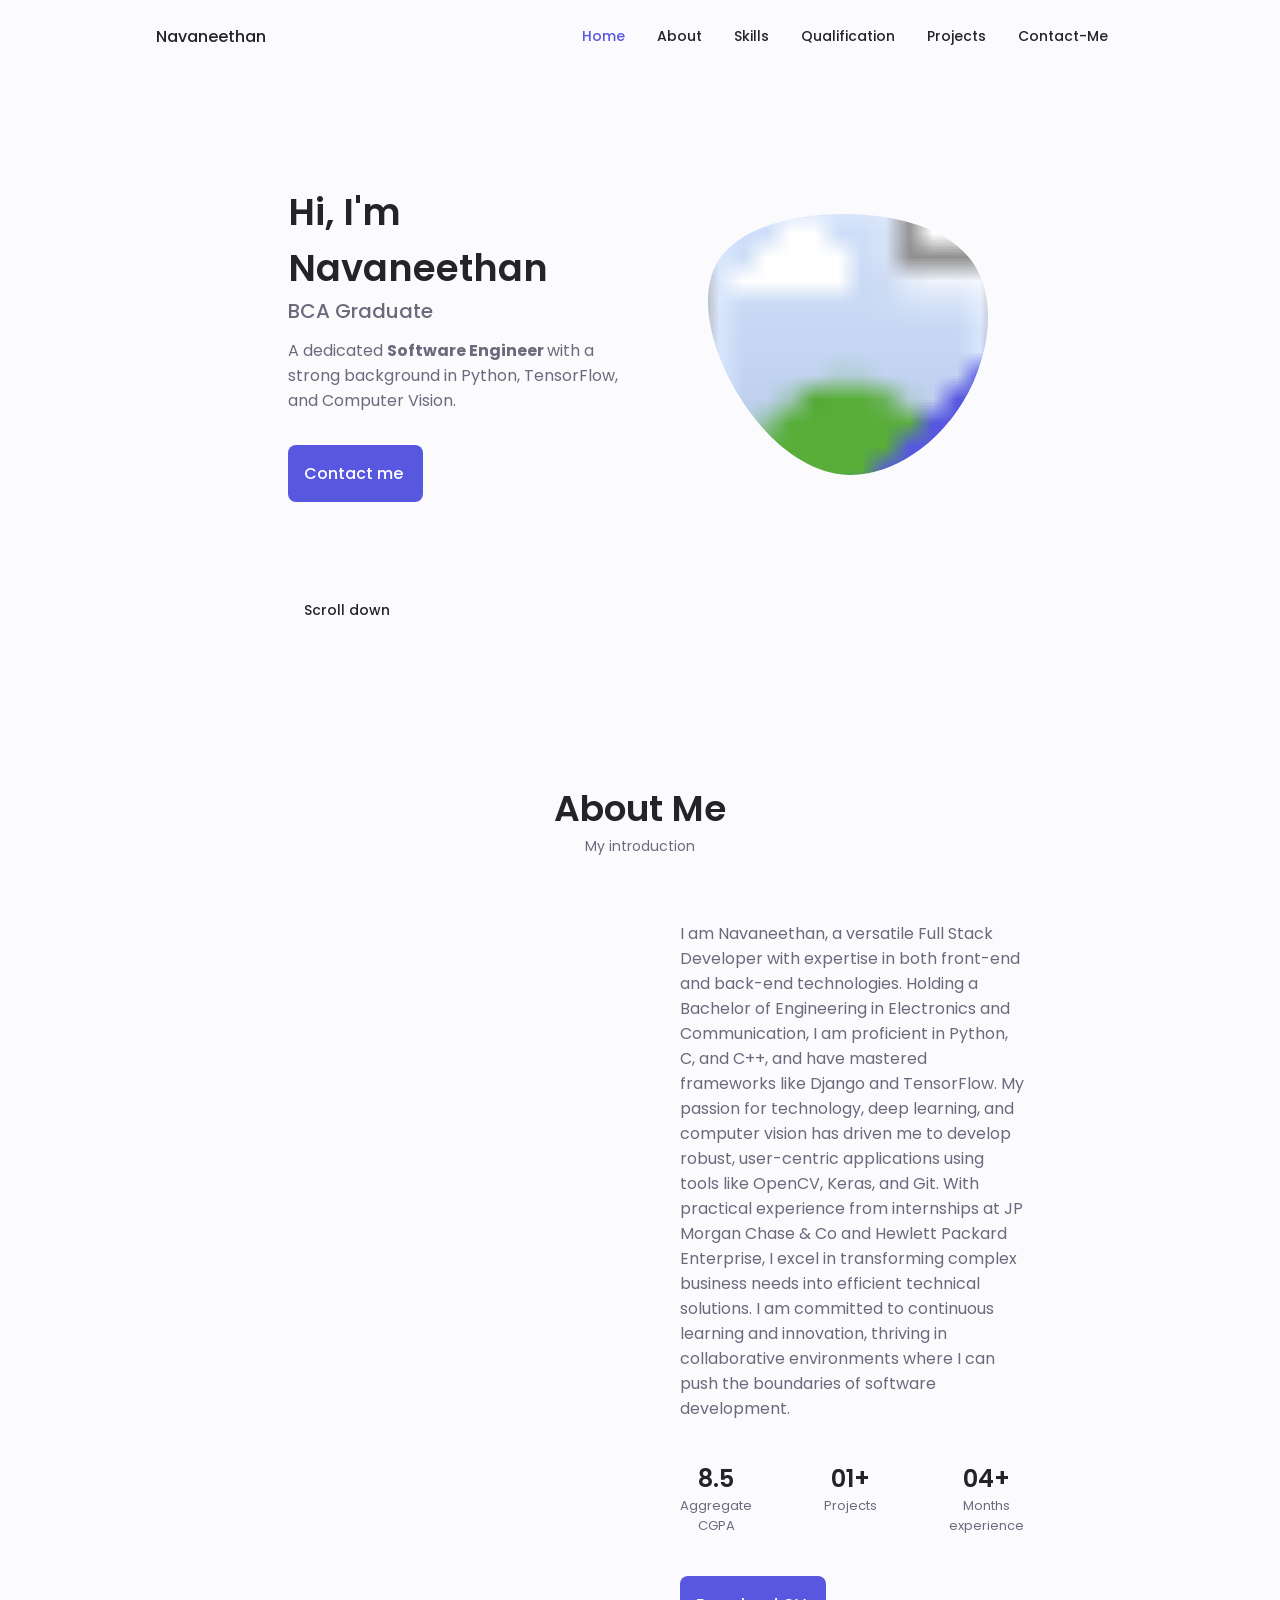
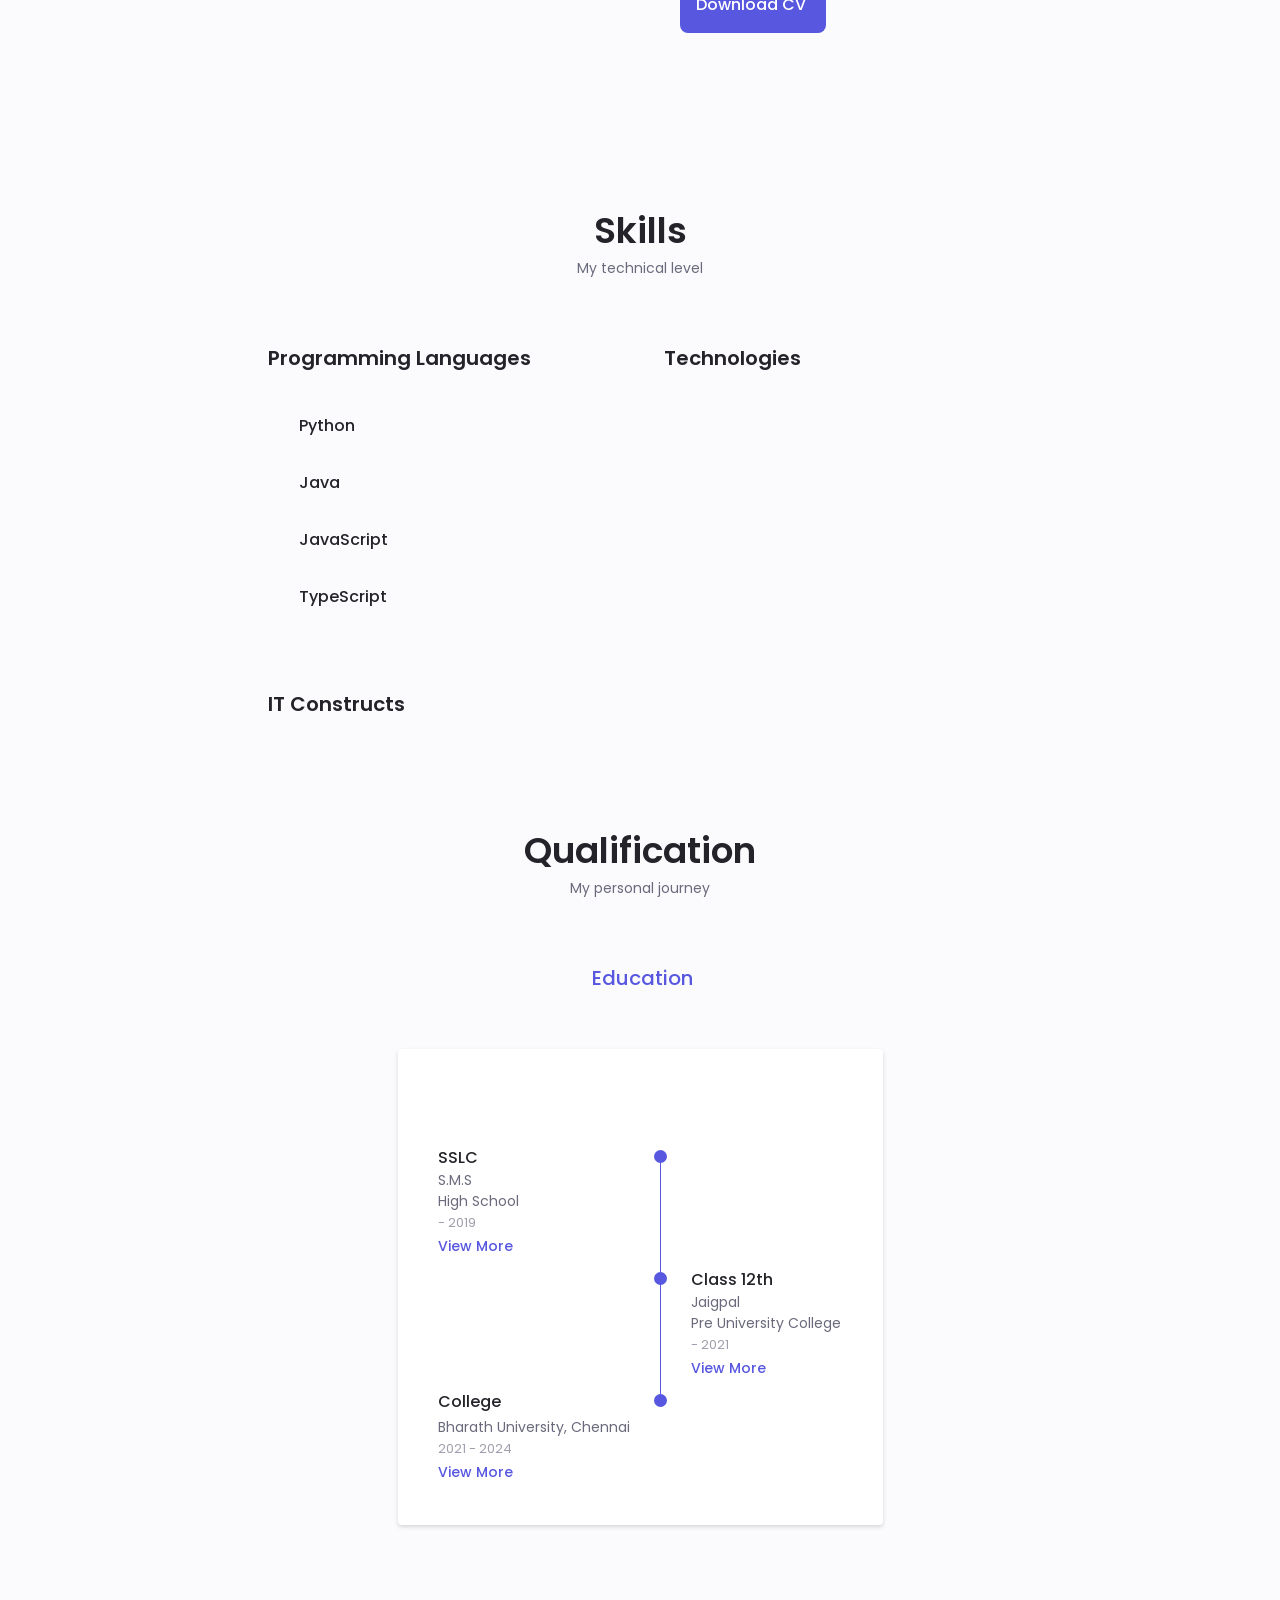
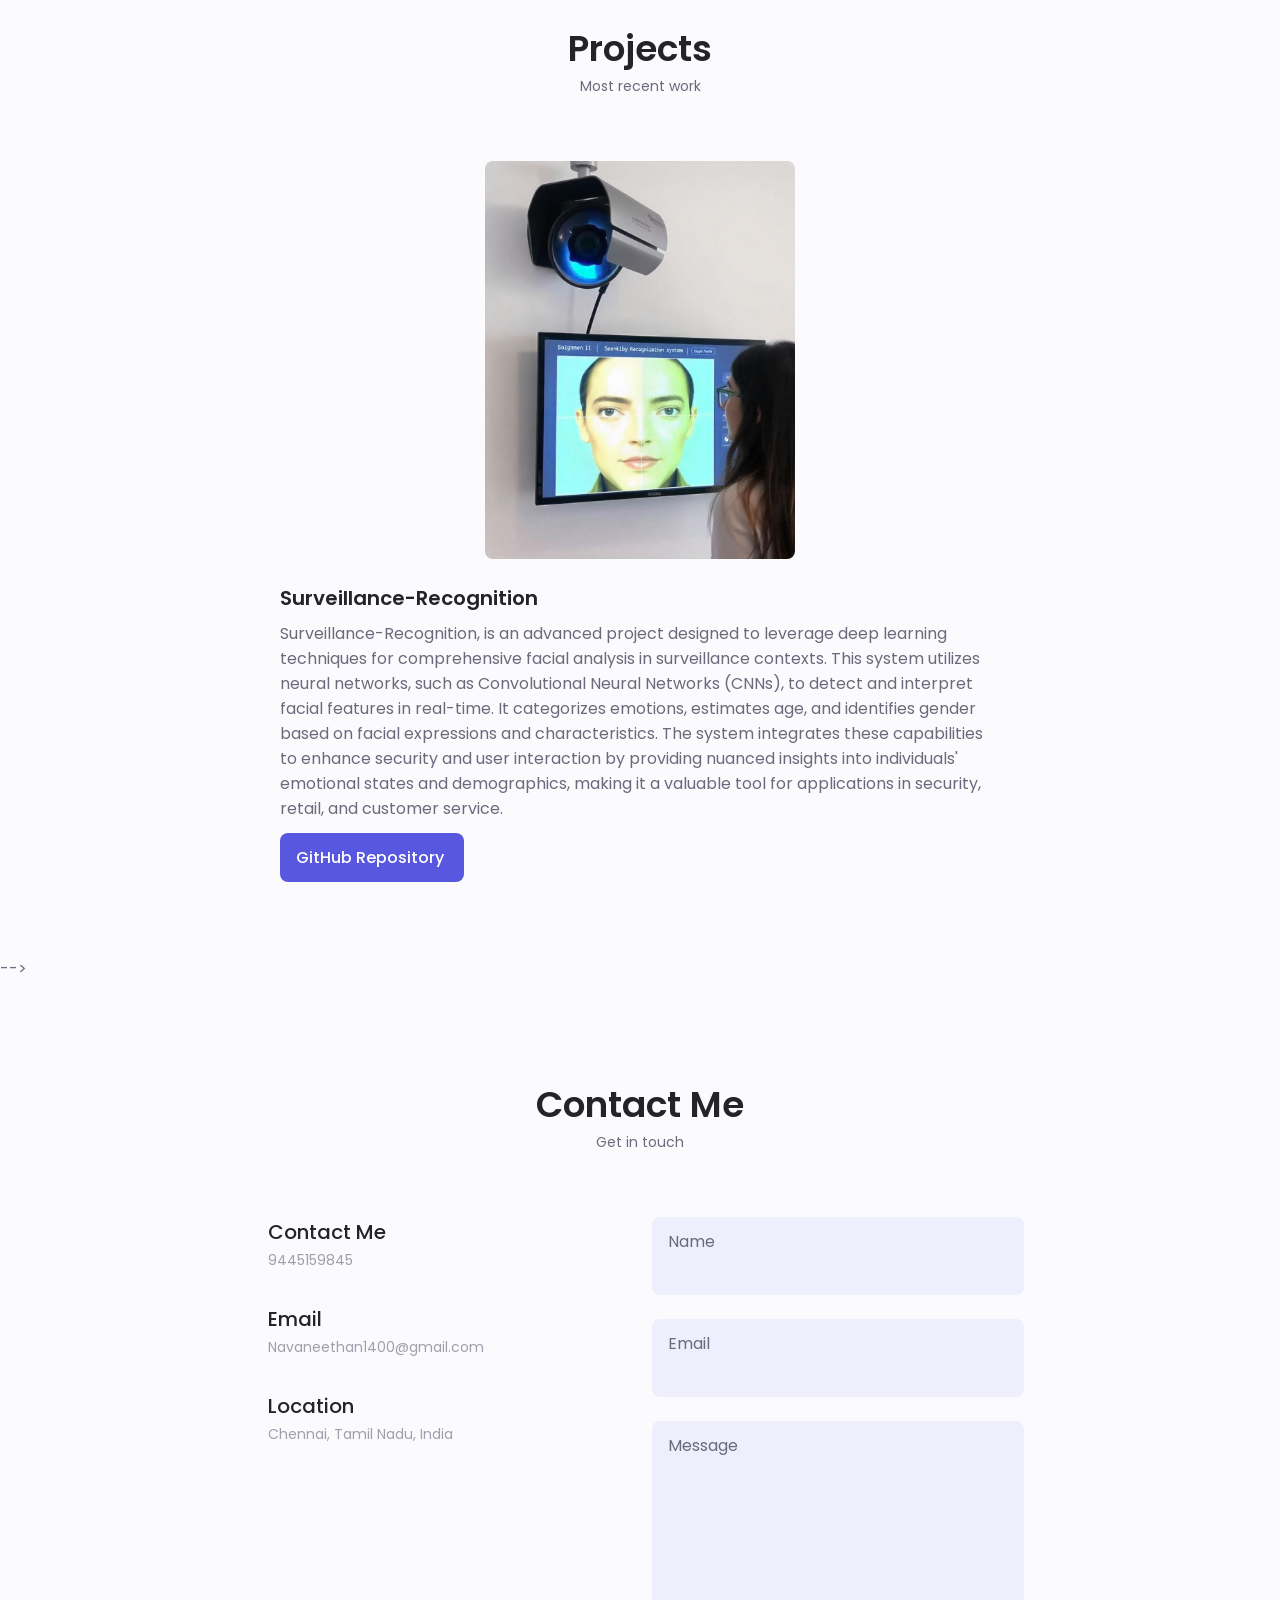
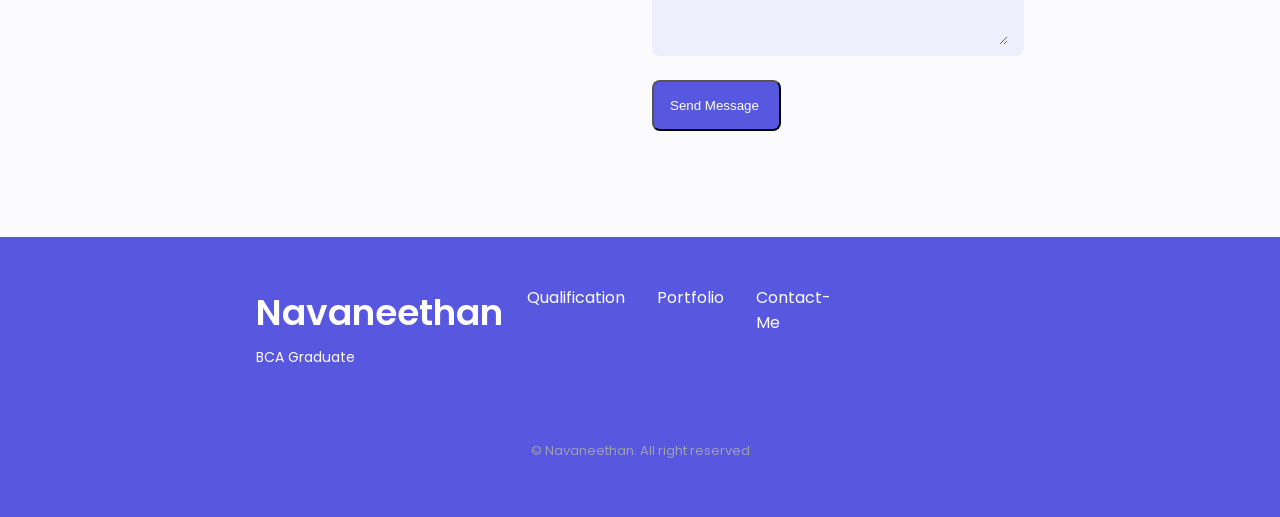
==== index.html @ a3c8f2d4 "Add files via upload" ====
<!doctype html>
<html lang="en">
  <head>
    <meta charset="UTF-8" />
    <meta http-equiv="X-UA-Compatible" content="IE=edge" />
    <meta name="viewport" content="width=device-width, initial-scale=1.0" />
    <title>My Portfolio</title>
    <link rel="stylesheet" href="assets/swiper-bundle.min.css" />
    <link rel="stylesheet" href="assets/newcss.css" />
    <link
      rel="stylesheet"
      href="https://unicons.iconscout.com/release/v4.0.8/css/line.css"
    />
  </head>

  <body oncontextmenu="return false">
    <header class="header" id="header">
      <nav class="nav container">
        <a href="#" class="nav__logo">Navaneethan</a>
        <div class="nav__menu" id="nav-menu">
          <ul class="nav__list grid">
            <li class="nav__item">
              <a href="#home" class="nav__link active-link">
                <i class="uil uil-estate nav__icon"></i>Home
              </a>
            </li>
            <li class="nav__item">
              <a href="#about" class="nav__link">
                <i class="uil uil-user nav__icon"></i>About
              </a>
            </li>
            <li class="nav__item">
              <a href="#skills" class="nav__link">
                <i class="uil uil-file-alt nav__icon"></i>Skills
              </a>
            </li>
            <li class="nav__item">
              <a href="#qualification" class="nav__link">
                <i class="uil uil-briefcase-alt nav__icon"></i>Qualification
              </a>
            </li>
            <li class="nav__item">
              <a href="#portfolio" class="nav__link">
                <i class="uil uil-scenery nav__icon"></i>Projects
              </a>
            </li>
            <li class="nav__item">
              <a href="#contact" class="nav__link">
                <i class="uil uil-message nav__icon"></i>Contact-Me
              </a>
            </li>
          </ul>
          <i class="uil uil-times nav__close" id="nav-close"></i>
        </div>
        <div class="nav__btns">
          <!-- Theme change button -->
          <i class="uil uil-moon change-theme" id="theme-button"></i>

          <div class="nav__toggle" id="nav-toggle">
            <i class="uil uil-apps"></i>
          </div>
        </div>
      </nav>
    </header>
    <!-- main-->

    <main class="main">
      <!--========================= Home =====================-->

      <section class="home section" id="home">
        <div class="home__container container grid">
          <div class="home__content grid">
            <div class="home__social">
              <a
                href="https://www.linkedin.com/in/navaneethan1400/"
                target="_blank"
                class="home__social-icon"
              >
                <i class="uil uil-linkedin-alt home__icon"></i>
              </a>
              <a
                href="https://www.instagram.com/navafittt/"
                target="_blank"
                class="home__social-icon"
              >
                <i class="fa-brands fa-instagram"></i>
              </a>

              <a
                href="https://github.com/navaronaldo14"
                target="_blank"
                class="home__social-icon"
              >
                <i class="uil uil-github-alt home__icon"></i>
              </a>
            </div>
            <div class="home__img">
              <svg
                class="home__blob"
                viewBox="0 0 200 187"
                xmlns="http://www.w3.org/2000/svg"
                xmlns:xlink="http://www.w3.org/1999/xlink"
              >
                <mask id="mask0" mask-type="alpha">
                  <path
                    d="M190.312 36.4879C206.582 62.1187 201.309 102.826 182.328 134.186C163.346 165.547 
                      130.807 187.559 100.226 186.353C69.6454 185.297 41.0228 161.023 21.7403 129.362C2.45775 
                      97.8511 -7.48481 59.1033 6.67581 34.5279C20.9871 10.1032 59.7028 -0.149132 97.9666 
                      0.00163737C136.23 0.303176 174.193 10.857 190.312 36.4879Z"
                  />
                </mask>
                <g mask="url(#mask0)">
                  <path
                    d="M190.312 36.4879C206.582 62.1187 201.309 102.826 182.328 134.186C163.346 
                      165.547 130.807 187.559 100.226 186.353C69.6454 185.297 41.0228 161.023 21.7403 
                      129.362C2.45775 97.8511 -7.48481 59.1033 6.67581 34.5279C20.9871 10.1032 59.7028 
                     -0.149132 97.9666 0.00163737C136.23 0.303176 174.193 10.857 190.312 36.4879Z"
                  />
                  <image
                    class="home__blob-img"
                    x="-79"
                    y="-46"
                    xlink:href="assets/img/Pro.jpg"
                  />
                </g>
              </svg>
            </div>
            <div class="home__data">
              <h1 class="home__title">Hi, I'm Navaneethan</h1>
              <h3 class="home__subtitle">
                BCA Graduate
              </h3>
              <p class="home__description">
                A dedicated 
                <strong>Software Engineer </strong>with a strong background in Python, TensorFlow, and Computer Vision.
              </p>
              <a href="#contact" class="button button--flex">
                Contact me<i class="uil uil-message button__icon"></i>
              </a>
            </div>
          </div>

          <div class="home__scroll">
            <a href="#about" class="home__scroll-button button--flex">
              <i class="uil uil-mouse-alt home__scroll-mouse"></i>
              <span class="home__scroll-name">Scroll down</span>
              <i class="uil uil-arrow-down home__scroll-arrow"></i>
            </a>
          </div>
        </div>
      </section>

      <!--======================= About========================-->

      <section class="about section" id="about">
        <h2 class="section__title">About Me</h2>
        <span class="section__subtitle">My introduction</span>

        <div class="about__container container grid">
          <img src="assets\img\about.jpg" alt="" class="about__img" />

          <div class="about__data">
            <p class="about__description">
              I am Navaneethan, a versatile Full Stack Developer with expertise in both front-end and back-end technologies. Holding a Bachelor of Engineering in Electronics and Communication, I am proficient in Python, C, and C++, and have mastered frameworks like Django and TensorFlow. My passion for technology, deep learning, and computer vision has driven me to develop robust, user-centric applications using tools like OpenCV, Keras, and Git. With practical experience from internships at JP Morgan Chase & Co and Hewlett Packard Enterprise, I excel in transforming complex business needs into efficient technical solutions. I am committed to continuous learning and innovation, thriving in collaborative environments where I can push the boundaries of software development.
            </p>

            <div class="about__info">
              <div>
                <span class="about__info-title">8.5</span>
                <span class="about__info-name">Aggregate <br />CGPA</span>
              </div>

              <div>
                <span class="about__info-title">01+</span>
                <span class="about__info-name"
                  >
                  Projects</span
                >
              </div>

              <div>
                <span class="about__info-title">04+</span>
                <span class="about__info-name">Months <br />experience</span>
              </div>
            </div>

            <div class="about__buttons">
              <a download="" href="assets\MyCV.pdf" class="button button--flex">
                Download CV<i class="fas fa-download button__icon"></i>
              </a>
            </div>
          </div>
        </div>
      </section>

      <!--===================== SKILLS =====================-->

      <section class="skills section" id="skills">
        <h2 class="section__title">Skills</h2>
        <span class="section__subtitle">My technical level</span>

        <div class="skills__container container grid">
          <div>
            <!--==================== Skill 1 =================-->
            <div class="skills__content skills__open">
              <div class="skills__header">
                <i class="fas fa-pencil-ruler skills__icon"></i>

                <div>
                  <h1 class="skills__title">Programming Languages</h1>
                </div>

                <i class="uil uil-angle-down skills__arrow"></i>
              </div>
              

              <div class="skills__list grid">
                <div class="skills__data">
                  <div class="skills__titles">
                    <h3 class="skills__name">Python</h3>
                  </div>
                  
                </div>
                
                  <div class="skills__data">
                    <div class="skills__titles">
                      <h3 class="skills__name">Java</h3>
                    </div>
                    
                  </div>
                  <div class="skills__data">
                    <div class="skills__titles">
                      <h3 class="skills__name">JavaScript</h3>
                    </div>
                    
                  </div>
                  <div class="skills__data">
                    <div class="skills__titles">
                      <h3 class="skills__name">TypeScript</h3>
                    </div>
                   
                  </div>
                  <div class="skills__data">
                    <div class="skills__titles">
                      <h3 class="skills__name"></h3>
                    </div>
                </div>
                
                
              </div>
            </div>

            <!--==================== Skill 2 =================-->
            <div class="skills__content skills__close">
              <div class="skills__header">
                <i class="fas fa-code skills__icon"></i>

                <div>
                  <h1 class="skills__title">IT Constructs</h1>
                </div>

                <i class="uil uil-angle-down skills__arrow"></i>
              </div>

              <div class="skills__list grid">
                <div class="skills__data">
                  <div class="skills__titles">
                    <h3 class="skills__name">DBMS</h3>
                  </div>
                  
                </div>
                <div class="skills__data">
                  <div class="skills__titles">
                    <h3 class="skills__name">DS & Algorithms</h3>
                  </div>
                  
                </div>
                <div class="skills__data">
                  <div class="skills__titles">
                    <h3 class="skills__name">OOP</h3>
                  </div>
                  
                </div>
                <div class="skills__data">
                  <div class="skills__titles">
                    <h3 class="skills__name">OS</h3>
                  </div>
                  
                </div>
                
              </div>
            </div>
          </div>

          <div>
            <!--==================== Skill 3 =================-->
            <div class="skills__content skills__close">
              <div class="skills__header">
                <i class="fas fa-swatchbook skills__icon"></i>
                <div>
                  <h1 class="skills__title">Technologies</h1>
                </div>

                <i class="uil uil-angle-down skills__arrow"></i>
              </div>

              <div class="skills__list grid">
                <div class="skills__data">
                  <div class="skills__titles">
                    <h3 class="skills__name">Git</h3>
                  </div>
                  
                </div>
                <div class="skills__data">
                  <div class="skills__titles">
                    <h3 class="skills__name">MongoDB</h3>
                  </div>
                  
                </div>
                <div class="skills__data">
                  <div class="skills__titles">
                    <h3 class="skills__name">NodeJs</h3>
                  </div>
                  
                </div>
                <div class="skills__data">
                  <div class="skills__titles">
                    <h3 class="skills__name">NextJs</h3>
                  </div>
                  
                </div>
                <div class="skills__data">
                  <div class="skills__titles">
                    <h3 class="skills__name"></h3>
                  </div>
                  
                </div>
                
                <div class="skills__data">
                  <div class="skills__titles">
                    <h3 class="skills__name"></h3>
                  </div>
                  
                </div>
                <div class="skills__data">
                  <div class="skills__titles">
                    <h3 class="skills__name"></h3>
                  </div>
                  
                </div>
              </div>
            </div>
          </div>
        </div>
      </section>

      <!--==================== Qualifications ==================-->

      <section
        class="qualification__section service__section"
        id="qualification"
      >
        <h2 class="section__title">Qualification</h2>
        <span class="section__subtitle">My personal journey</span>

        <div
          class="qualification__container container grid services__container"
        >
          <div class="qualification__tabs">
            <div
              class="qualification__button button--flex qualification__active"
              data-target="#education"
            >
              <i class="uil uil-graduation-cap qualification__icon"></i>
              Education
            </div>
          </div>

          <div class="qualification__sections">
            <!--====== Qualification Content 1 ======-->
            <div
              class="qualification__content qualifiation__active services__content"
              data-content
              id="education"
            >
              <!--====== Qualification 1 ======-->
              <div class="qualification__data">
                <div>
                  <h3 class="qualification__title">SSLC</h3>
                  <span class="qualification__subtitle"
                    >S.M.S <br />High School</span
                  >
                  <div class="qualification__calender">
                    <i class="uil uil-calendar-alt"></i>
                    - 2019
                  </div>
                  <span
                    class="button button--flex button--small button--link services__button"
                  >
                    View More
                    <i class="uil uil-arrow-right button__icon"></i>
                  </span>
                  <div class="services__modal">
                    <div class="services__modal-content">
                      <h4 class="services__modal-title">
                        Class 10th Summary :
                      </h4>
                      <i class="uil uil-times services__modal-close"></i>
                      <ul class="services__modal-services grid">
                        <li class="services__modal-service">
                          <i
                            class="uil uil-check-circle services__moda-icon"
                          ></i>
                          <p>
                            Subjects studied: Science, Maths, English,
                            Social Studies,Tamil.
                          </p>
                        </li>
                        <li class="services__modal-service">
                          <i
                            class="uil uil-check-circle services__moda-icon"
                          ></i>
                          <p>Scored 64%</p>
                        </li>
                        <li class="services__modal-service">
                          <i
                            class="uil uil-check-circle services__moda-icon"
                          ></i>
                          <p>Came runners up in inter-school Hockey</p>
                        </li>
                      </ul>
                    </div>
                  </div>
                </div>

                <div>
                  <span class="qualification__rounder"></span>
                  <span class="qualification__line"></span>
                </div>
              </div>

              <!--====== Qualification 2 ======-->
              <div class="qualification__data">
                <div></div>

                <div>
                  <span class="qualification__rounder"></span>
                  <span class="qualification__line"></span>
                </div>
                <div>
                  <h3 class="qualification__title">Class 12th</h3>
                  <span class="qualification__subtitle"
                    >Jaigpal  <br />Pre University College</span
                  >
                  <div class="qualification__calender">
                    <i class="uil uil-calendar-alt"></i>
                    - 2021
                  </div>
                  <span
                    class="button button--flex button--small button--link services__button"
                  >
                    View More
                    <i class="uil uil-arrow-right button__icon"></i>
                  </span>
                  <div class="services__modal">
                    <div class="services__modal-content">
                      <h4 class="services__modal-title">
                        Class 12th Summary :
                      </h4>
                      <i class="uil uil-times services__modal-close"></i>
                      <ul class="services__modal-services grid">
                        <li class="services__modal-service">
                          <i
                            class="uil uil-check-circle services__moda-icon"
                          ></i>
                          <p>
                            Subjects studied: Commerce, Accountancy, Computer Application.
                          </p>
                        </li>
                        <li class="services__modal-service">
                          <i
                            class="uil uil-check-circle services__moda-icon"
                          ></i>
                          <p>Scored 76.5%</p>
                        </li>
                      </ul>
                    </div>
                  </div>
                </div>
              </div>

              <!--====== Qualification 3 ======-->
              <div class="qualification__data">
                <div>
                  <h3 class="qualification__title">College</h3>
                  <span class="qualification__subtitle"
                    >Bharath University, Chennai</span
                  >
                  <div class="qualification__calender">
                    <i class="uil uil-calendar-alt"></i>
                    2021 - 2024
                  </div>
                  <span
                    class="button button--flex button--small button--link services__button"
                  >
                    View More
                    <i class="uil uil-arrow-right button__icon"></i>
                  </span>
                  <div class="services__modal">
                    <div class="services__modal-content">
                      <h4 class="services__modal-title">College Summary :</h4>
                      <i class="uil uil-times services__modal-close"></i>
                      <ul class="services__modal-services grid">
                        <li class="services__modal-service">
                          <i
                            class="uil uil-check-circle services__modal-icon"
                          ></i>
                          <p>
                            Studying core subjects of IT including DSA, Embedded
                            systems, Design analysis and algorithm, Operating
                            systems, and Computer architecture .
                          </p>
                        </li>
                        <li class="services__modal-service">
                          <i
                            class="uil uil-check-circle services__modal-icon"
                          ></i>
                          <p>Scored an aggregate of 8.50 CGPA.</p>
                        </li>
                        <li class="services__modal-service"></li>
                      </ul>
                    </div>
                  </div>
                </div>

                <div>
                  <span class="qualification__rounder"></span>
                  <!--<span class="qualification__line"></span>-->
                </div>
              </div>
            </div>
          </div>
        </div>
      </section>

      <!--=================== Portfolio ===================-->
      <section class="portfolio section" id="portfolio">
        <h2 class="section__title">Projects</h2>
        <span class="section__subtitle">Most recent work</span>

        <div class="portfolio__container container swiper-container">
          <div class="swiper-wrapper">
            <!-- ------------------------portfollio 1-------------------- -->
            <div class="portfolio__content grid swiper-slide">
              <img src="assets/img/pikaso_texttoimage_DeepSurveillanceMonitorFacialEmotionAgeGenderRecog.png" class="portfolio__img" />

              <div class="portfolio__data">
                <h3 class="portfolio__title">
                  Surveillance-Recognition
                </h3>
                <p class="portfolio__description">
                  Surveillance-Recognition, is an advanced project designed to leverage deep learning techniques for comprehensive facial analysis in surveillance contexts. This system utilizes neural networks, such as Convolutional Neural Networks (CNNs), to detect and interpret facial features in real-time. It categorizes emotions, estimates age, and identifies gender based on facial expressions and characteristics. The system integrates these capabilities to enhance security and user interaction by providing nuanced insights into individuals' emotional states and demographics, making it a valuable tool for applications in security, retail, and customer service.
                </p>
                <a
                  href="https://github.com/navaronaldo14/Surveillance-Recognition"
                  class="button button--flex button--small portfolio__button" target="__blank"
                >
                  GitHub Repository
                  <i class="uil uil-external-link-alt button__icon"></i>
                </a>
                 <!--
                <a
                  href="https://darksurfer.streamlit.app/"
                  class="button button--flex button--small portfolio__button"
                >
               
                  See Live
                  <i class="uil uil-external-link-alt button__icon"></i> 
                </a>
                -->
              </div>
            </div>
            <!-- ------------------------portfollio 2-------------------- -->
          <!--
            <div class="portfolio__content grid swiper-slide">
              <img src="assets/img/portfolio1.png" class="portfolio__img" />

              <div class="portfolio__data">
                <h3 class="portfolio__title">
                  Responsive-Weather-Forecast-Website
                </h3>
                <p class="portfolio__description">
                  This project is a weather website that provides live weather
                  updates and forecasts based on your location. Stay informed
                  about current weather conditions, temperature, and more.
                  Explore interactive maps, hourly/daily forecasts, and helpful
                  insights. Stay ahead of the forecast and make the most of your
                  day!
                </p>
                <a
                  href="https://github.com/Venkateeshh/Weather-App"
                  class="button button--flex button--small portfolio__button"
                >
                  GitHub Repository
                  <i class="uil uil-external-link-alt button__icon"></i>
                </a>
                <a
                  href="https://venkateeshh.github.io/Weather-App/"
                  class="button button--flex button--small portfolio__button"
                >
                  See Live
                  <i class="uil uil-external-link-alt button__icon"></i>
                </a>
              </div>
            </div>
          -->
            <!-- ------------------------portfollio 3-------------------- -->
            <!--
            <div class="portfolio__content grid swiper-slide">
              <img src="assets/img/portfolio2.png" class="portfolio__img" />

              <div class="portfolio__data">
                <h3 class="portfolio__title">Spotify-Clone</h3>
                <p class="portfolio__description">
                  Spotify Clone is a web app developed using HTML, CSS, and
                  JavaScript. It recreates Spotify's interface and features,
                  allowing users to browse, search, and play songs, create
                  playlists, and discover new music. Responsive design ensures a
                  seamless experience on any device. Contributions are welcome!
                </p>
                <a
                  href="https://github.com/Venkateeshh/Spotify-Clone"
                  class="button button--flex button--small portfolio__button"
                >
                  GitHub Repository
                  <i class="uil uil-external-link-alt button__icon"></i>
                </a>
                <a
                  href="https://venkateeshh.github.io/Spotify-Clone/"
                  class="button button--flex button--small portfolio__button"
                >
                  See Live
                  <i class="uil uil-external-link-alt button__icon"></i>
                </a>
              </div>
            </div>
          -->
            <!-- ------------------------portfollio 4-------------------- -->
            <!--
            <div class="portfolio__content grid swiper-slide">
              <img src="assets/img/portfolio3.png" class="portfolio__img" />

              <div class="portfolio__data">
                <h3 class="portfolio__title">Language Translator</h3>
                <p class="portfolio__description">
                  This language translator web app is a user-friendly tool built
                  with HTML, CSS, and JavaScript. It leverages Google Translate
                  API to seamlessly translate text between multiple languages.
                  The app features a simple interface, ensuring smooth
                  performance across devices..
                </p>
                <a
                  href="https://github.com/Venkateeshh/Js-Language-Translator"
                  class="button button--flex button--small portfolio__button"
                >
                  GitHub Repository
                  <i class="uil uil-external-link-alt button__icon"></i>
                </a>
                <a
                  href="https://venkateeshh.github.io/Js-Language-Translator/"
                  class="button button--flex button--small portfolio__button"
                >
                  See Live
                  <i class="uil uil-external-link-alt button__icon"></i>
                </a>
              </div>
            </div>
          -->
            <!-- ------------------------portfollio 5-------------------- -->
           <!--
            <div class="portfolio__content grid swiper-slide">
              <img src="assets/img/portfolio4.png" class="portfolio__img" />

              <div class="portfolio__data">
                <h3 class="portfolio__title">Sorting Visualizer</h3>
                <p class="portfolio__description">
                  Sorting Visualizer is a Java-based project that allows users
                  to visualize various sorting algorithms in action using a
                  Graphical User Interface (GUI). It provides an interactive and
                  educational way to understand how different sorting algorithms
                  work by visually demonstrating their step-by-step sorting
                  process.
                </p>
                <a
                  href="https://github.com/Venkateeshh/Sorting-Visualizer"
                  class="button button--flex button--small portfolio__button"
                >
                  GitHub Repository
                  <i class="uil uil-external-link-alt button__icon"></i>
                </a>
                <a
                  href="https://www.linkedin.com/posts/venkatesh-kamath-_algorithmdesign-sortingvisualizer-javaprojects-activity-7095437035125043200-fWDl?utm_source=share&utm_medium=member_desktop"
                  class="button button--flex button--small portfolio__button"
                >
                  See Live
                  <i class="uil uil-external-link-alt button__icon"></i>
                </a>
              </div>
            </div>
          </div>

          <!-- add arrows -->
          <div class="swiper-button-next">
            <i class="uil uil-angle-right-b swiper-portfolio-icon"></i>
          </div>
          <div class="swiper-button-prev">
            <i class="uil uil-angle-left-b swiper-portfolio-icon"></i>
          </div>
          <!-- add pagination -->
          <div class="swiper-pagination"></div>
        </div>
      </section>
    -->
      <!--===================== Contact Me =====================-->
      <section class="contact section" id="contact">
        <h2 class="section__title">Contact Me</h2>
        <span class="section__subtitle">Get in touch</span>

        <div class="contact__container container grid">
          <div>
            <div class="contact__information">
              <i class="uil uil-calling contact__icon"></i>

              <div>
                <h3 class="contact__title">Contact Me</h3>
                <span class="contact__subtitle"
                  ><a href="tel:6362243314"></a>9445159845</span
                >
              </div>
            </div>

            <div class="contact__information">
              <i class="uil uil-envelope-minus contact__icon"></i>

              <div>
                <h3 class="contact__title">Email</h3>
                <span class="contact__subtitle"
                  >Navaneethan1400@gmail.com</span
                >
              </div>
            </div>

            <div class="contact__information">
              <i class="uil uil-map-marker contact__icon"></i>

              <div>
                <h3 class="contact__title">Location</h3>
                <span class="contact__subtitle"
                  >Chennai, Tamil Nadu, India</span
                >
              </div>
            </div>
          </div>

          <form id="contact-form" action="https://formspree.io/f/xpwanqkb" method="POST" class="contact__form grid">
            <div class="contact__inputs grid">
              <div class="contact__content">
                <label for="" class="content__label">Name</label>
                <input type="text" name="name" class="contact__input" required />
              </div>
          
              <div class="contact__content">
                <label for="" class="content__label">Email</label>
                <input type="email" name="email" class="contact__input" required /> 
              </div>
            </div>
          
            <div class="contact__content">
              <label for="" class="content__label">Message</label>
              <textarea name="message" id="" cols="0" rows="7" class="contact__input" required></textarea>
            </div>
          
            <div>
              <button type="submit" class="button button--flex">
                Send Message
                <i class="uil uil-message button__icon"></i>
              </button>
            </div>
          </form>          
        </div>
      </section>
    </main>

    <!--================== Footer ===============-->
    <footer class="footer">
      <div class="footer__bg">
        <div class="footer__container container grid">
          <div>
            <h1 class="footer__title">Navaneethan</h1>
            <span class="footer__subtitle"
              >BCA Graduate</span
            >
          </div>

          <ul class="footer__links">
            <li>
              <a href="#qualification" class="footer__link">Qualification</a>
            </li>
            <li>
              <a href="#portfolio" class="footer__link">Portfolio</a>
            </li>
            <li>
              <a href="#contact" class="footer__link">Contact-Me</a>
            </li>
          </ul>

          <div class="footer__socials">
            <a
              href="https://www.instagram.com/navafittt/"
              class="footer__social"
              target="__blank"
            >
            <i class="fa-brands fa-instagram"></i>
            </a>

            <a
              href="https://wa.me/9445159845"
              target="__blank"
              class="footer__social"
            >
            <i class="fa-brands fa-whatsapp"></i>
            </a>
          </div>
        </div>

        <p class="footer__copy">&#169; Navaneethan. All right reserved</p>
      </div>
    </footer>

    <!--================== SCROLL TOP ==================-->
    <a href="#" class="scrollup" id="scroll-up">
      <i class="uil uil-arrow-up scrollup__icon"></i>
    </a>

    <script type="text/javascript" src="assets/swiper-bundle.min.js"></script>
    <script src="https://kit.fontawesome.com/2205d59d52.js" crossorigin="anonymous"></script>
    <script src="assets/ptj.js"></script>
  </body>
</html>
---- assets/newcss.css ----
@import url("https://fonts.googleapis.com/css2?family=Poppins:wght@400;500;600&display=swap");

/*================ VARIABLES CSS ==========*/

:root {
  --header-height: 3rem;

  /*======= Colors =======*/
  /* Change Favorite color */
  --hue-color: 240;

  /*========= HSL Color mode =========*/
  --first-color: hsl(var(--hue-color), 69%, 61%);
  --first-color-second: hsl(var(--hue-color), 69%, 61%);
  --first-color-alt: hsl(var(--hue-color), 57%, 53%);
  --first-color-lighter: hsl(var(--hue-color), 92%, 85%);
  --title-color: hsl(var(--hue-color), 8%, 15%);
  --text-color: hsl(var(--hue-color), 8%, 45%);
  --text-color-light: hsl(var(--hue-color), 8%, 65%);
  --input-color: hsl(var(--hue-color), 70%, 96%);
  --body-color: hsl(var(--hue-color), 60%, 99%);
  --container-color: #fff;
  --scroll-bar-color: hsl(var(--hue-color), 12%, 90%);
  --scroll-thumb-color: hsl(var(--hue-color), 12%, 80%);

  /*========= Font and typography ===========*/
  --body-font: "Poppins", sans-serif;

  --big-font-size: 2rem;
  --h1-font-size: 1.5rem;
  --h2-font-size: 1.25rem;
  --h3-font-size: 1.125rem;
  --normal-font-size: 0.938rem;
  --small-font-size: 0.813rem;
  --smaller-font-size: 0.75rem;

  /*=========== Font weight ==========*/

  --font-medium: 500;
  --font-semi-bold: 600;

  /*============ Margin Bottom ===========*/
  /* .25rem = 4px, .5rem=8px, .75rem = 12px*/
  --mb-0-25: 0.25rem;
  --mb-0-5: 0.5rem;
  --mb-0-75: 0.75rem;
  --mb-1: 1rem;
  --mb-1-5: 1.5rem;
  --mb-2: 2rem;
  --mb-2-5: 2.5rem;
  --mb-3: 3rem;

  /*============== z index =============*/
  --z-tooltip: 10;
  --z-fixed: 100;
  --z-modal: 1000;
}

/* Font Size for larger devices */
@media screen and (min-width: 968px) {
  :root {
    --big-font-size: 3rem;
    --h1-font-size: 2.25rem;
    --h2-font-size: 1.5rem;
    --h3-font-size: 1.25rem;
    --normal-font-size: 1rem;
    --small-font-size: 0.875rem;
    --smaller-font-size: 0.813rem;
  }
}
/*================= Variables Dark Theme ===============*/
body.dark-theme {
  /*========= HSL Color mode =========*/

  --first-color-second: hsl(var(--hue-color), 30%, 8%);
  --title-color: hsl(var(--hue-color), 8%, 95%);
  --text-color: hsl(var(--hue-color), 8%, 75%);
  --input-color: hsl(var(--hue-color), 29%, 16%);
  --body-color: hsl(var(--hue-color), 28%, 12%);
  --container-color: hsl(var(--hue-color), 29%, 16%);
  --scroll-bar-color: hsl(var(--hue-color), 12%, 48%);
  --scroll-thumb-color: hsl(var(--hue-color), 12%, 36%);
}

/*================= Button Dark/Light ===============*/
.nav__btns {
  display: flex;
  align-items: center;
}

.change-theme {
  font-size: 1.25rem;
  color: var(--title-color);
  margin-right: var(--mb-1);
  cursor: pointer;
}

.change-theme:hover {
  color: var(--first-color);
}

/*================= Base ===============*/
* {
  box-sizing: border-box;
  padding: 0;
  margin: 0;
}

html {
  scroll-behavior: smooth;
}
body {
  margin: 0 0 var(--header-height) 0;
  font-family: var(--body-font);
  font-size: var(--normal-font-size);
  background-color: var(--body-color);
  color: var(--text-color);
}

h1,
h2,
h3,
h4 {
  color: var(--title-color);
  font-weight: var(--font-semi-bold);
}
ul {
  list-style: none;
}
a {
  text-decoration: none;
}
img {
  max-width: 100%;
  height: auto;
}
.section {
  padding: 2rem 0 4rem;
}
.section__title {
  font-size: var(--h1-font-size);
}

.section__subtitle {
  display: block;
  font-size: var(--small-font-size);
  margin-bottom: var(--mb-3);
}
.section__title,
.section__subtitle {
  text-align: center;
}

.container {
  max-width: 768px;
  margin-left: var(--mb-1-5);
  margin-right: var(--mb-1-5);
}

.grid {
  display: grid;
  gap: 1.5rem;
}
.header {
  width: 100%;
  position: fixed;
  bottom: 0;
  left: 0;
  z-index: var(--z-fixed);
  background-color: var(--body-color);
}

.nav {
  max-width: 968px;
  height: var(--header-height);
  display: flex;
  justify-content: space-between;
  align-items: center;
}

.nav__logo,
.nav__toggle {
  color: var(--title-color);
  font-weight: var(--font-medium);
}

.nav__logo:hover {
  color: var(--first-color);
}
.nav__toggle {
  font-size: 1.1rem;
  cursor: pointer;
}
.nav__toggle:hover {
  color: var(--first-color);
}
@media screen and (max-width: 767px) {
  .nav__menu {
    position: fixed;
    bottom: -100%;
    left: 0;
    width: 100%;
    background-color: var(--body-color);
    padding: 2rem 1.5rem 4rem;
    box-shadow: 0 -1px 4px rgba(0, 0, 0, 0.15);
    border-radius: 1.5rem 1.5rem 0 0;
    transition: 0.3s;
  }
}
.nav__list {
  grid-template-columns: repeat(3, 1fr);
  gap: 2rem;
}

.nav__link {
  display: flex;
  flex-direction: column;
  align-items: center;
  font-size: var(--small-font-size);
  color: var(--title-color);
  font-weight: var(--font-medium);
}

.nav__link:hover {
  color: var(--first-color);
}

.nav__icon {
  font-size: 1.2rem;
}
.nav__icon {
  font-size: 1.2rem;
}
.nav__close {
  position: absolute;
  right: 1.3rem;
  bottom: 0.5rem;
  font-size: 1.5rem;
  cursor: pointer;
  color: var(--first-color);
}

.nav__close:hover {
  color: var(--first-color-alt);
}

/* Show Menu */
.show-menu {
  bottom: 0;
}

/* Active Link */
.active-link {
  color: var(--first-color);
}

/* Change Background header */
.scroll-header {
  box-shadow: 0 -1px 4px rgba(0, 0, 0, 0.15);
}

/*========HOME=============*/
.home__container {
  gap: 1rem;
}
.home__content {
  grid-template-columns: 0.5fr 3fr;
  padding-top: 3.5rem;
  align-items: center;
}

.home__social {
  display: grid;
  grid-template-columns: max-content;
  row-gap: 1rem;
}

.home__social-icon {
  font-size: 1.05rem;
  color: var(--first-color);
}
.home__social-icon:hover {
  color: var(--first-color-lighter);
}

.home__blob {
  width: 200px;
  fill: var(--first-color);
  /* fill: hsl(69, 69%, 61%); */
}
.home__blob-img {
  width: 180%;
  height: 145%;
  padding-left: 30px;
}
.home__data {
  grid-column: 1/3;
}

.home__title {
  font-size: var(--big-font-size);
}
.home__subtitle {
  font-size: var(--h3-font-size);
  color: var(--text-color);
  font-weight: var(--font-medium);
  margin-bottom: var(--mb-0-75);
}
.home__description {
  margin-bottom: var(--mb-2);
}

.portfolio__scroll {
  display: flex;
  justify-content: center;
  align-items: center;
  margin-top: 15px;
  cursor: pointer;
}
.home__scroll {
  display: none;
}
.home__scroll-button {
  color: var(--first-color);
  transition: 0.3s;
}
.home__scroll-button:hover {
  transform: translateY(0.25rem);
}
.home__scroll-mouse {
  font-size: 2rem;
}
.home__scroll-name {
  font-size: var(--small-font-size);
  color: var(--title-color);
  font-weight: var(--font-medium);
  margin-right: var(--mb-0-25);
}
.home__scroll-arrow {
  font-size: 1.25rem;
}

/*================== Buttons ===================*/
.button {
  display: inline-block;
  background-color: var(--first-color);
  color: #fff;
  padding: 1rem;
  margin-bottom: 10px;
  border-radius: 0.5rem;
  font-weight: var(--font-medium);
}

.button:hover {
  background-color: var(--first-color-alt);
}

.button__icon {
  font-size: 1.25rem;
  margin-left: 0.25rem;
  transition: 0.3s;
}

.button--white {
  background-color: #fff;
  color: var(--first-color);
}

.button--white:hover {
  background-color: #fff;
}

.button--flex {
  display: inline-flex;
  align-items: center;
}
.button--small {
  padding: 0.75rem 1rem;
}
.button--link {
  padding: 0;
  background-color: transparent;
  color: var(--first-color);
}

.button--link:hover {
  background-color: transparent;
  color: var(--first-color-alt);
}

/*===================== About ==================*/
.about__img {
  width: 170px;
  border-radius: 500%;
  justify-self: center;
  align-self: center;
  /* border: 1px solid #fff; */
}

.about__description {
  text-align: center;
  margin-bottom: var(--mb-2-5);
}

.about__info {
  display: flex;
  justify-content: space-evenly;
  margin-bottom: var(--mb-2-5);
}

.about__info-title {
  font-size: var(--h2-font-size);
  font-weight: var(--font-semi-bold);
  color: var(--title-color);
}

.about__info-name {
  font-size: var(--smaller-font-size);
}

.about__info-name,
.about__info-title {
  display: block;
  text-align: center;
}

.about__buttons {
  display: flex;
  justify-content: center;
}

/*===================== SKILLS =========================*/

.skills__container {
  row-gap: 0;
}

.skills__header {
  display: flex;
  align-items: center;
  margin-bottom: var(--mb-2-5);
  cursor: pointer;
}

.skills__icon,
.skills__arrow {
  font-size: 1.25rem;
  color: var(--first-color);
}

.skills__icon {
  margin-right: var(--mb-0-75);
}

.skills__title {
  font-size: var(--h3-font-size);
}

.skills__arrow {
  margin-left: auto;
  transition: 0.4s;
}

.skills__list {
  row-gap: 1.5rem;
  padding-left: 2.7rem;
}

.skills__titles {
  display: flex;
  justify-content: space-between;
  margin-bottom: var(--mb-0-5);
}

.skills__name {
  font-size: var(--normal-font-size);
  font-weight: var(--font-medium);
}

.skills__bar,
.skills__percentage {
  height: 5px;
  border-radius: 0.25rem;
}

.skills__bar {
  background-color: var(--first-color-lighter);
}
.skills__percentage {
  display: block;
  background-color: var(--first-color);
}

.skills__html {
  width: 90%;
}
.skills__css {
  width: 80%;
}
.skills__js {
  width: 55%;
}
.skills__react {
  width: 40%;
}

.skills__php {
  width: 80%;
}
.skills__node {
  width: 70%;
}
.skills__firebase {
  width: 75%;
}
.skills__python {
  width: 50%;
}

.skills__figma {
  width: 85%;
}
.skills__sketch {
  width: 75%;
}
.skills__photoshop {
  width: 60%;
}

.skills__close .skills__list {
  height: 0;
  overflow: hidden;
}

.skills__open .skills__list {
  height: max-content;
  margin-bottom: var(--mb-2-5);
}

.skills__open .skills__arrow {
  transform: rotate(-180deg);
}

/*==================== Qualifications ====================*/

.qualification__tabs {
  display: flex;
  justify-content: space-evenly;
  margin-bottom: var(--mb-2);
}

.qualification__button {
  font-size: var(--h3-font-size);
  font-weight: var(--font-medium);
  cursor: pointer;
}

.qualification__button:hover {
  color: var(--first-color);
}

.qualification__icon {
  font-size: 1.8rem;
  margin-right: var(--mb-0-25);
}

.qualification__data {
  display: grid;
  grid-template-columns: 1fr max-content 1fr;
  column-gap: 1.5rem;
}

.qualification__title {
  font-size: var(--normal-font-size);
  font-weight: var(--font-medium);
}

.qualification__subtitle {
  display: inline-block;
  font-size: var(--small-font-size);
}

.qualification__calender {
  font-size: var(--smaller-font-size);
  color: var(--text-color-light);
}

.qualification__rounder {
  display: inline-block;
  width: 13px;
  height: 13px;
  background-color: var(--first-color);
  border-radius: 50%;
}

.qualification__line {
  display: block;
  width: 1px;
  height: 100%;
  background-color: var(--first-color);
  transform: translate(6px, -7px);
}

.qualification [data-content] {
  display: none;
}

.qualification__active[data-content] {
  display: none;
}

.qualification__button.qualification__active {
  color: var(--first-color);
}

/*================= Services ==================*/

.services_container {
  gap: 1.5rem;
  grid-template-columns: repeat(2, 1fr);
}

.services__content {
  position: relative;
  background-color: var(--container-color);
  padding: 3.5rem 0.5rem 1.25rem 1.5rem;
  border-radius: 0.25rem;
  box-shadow: 0 2px 4px rgba(0, 0, 0, 0.15);
}

.services__button {
  cursor: pointer;
  font-size: var(--small-font-size);
}

.services__button:hover .button__icon {
  transform: translateX(0.25rem);
}

.services__modal {
  position: fixed;
  top: 0;
  left: 0;
  right: 0;
  bottom: 0;
  background-color: rgba(0, 0, 0, 0.5);
  display: flex;
  align-items: center;
  justify-content: center;
  padding: 0 1rem;
  z-index: var(--z-modal);
  opacity: 0;
  visibility: hidden;
  transition: 0.3s;
}

.services__modal-content {
  position: relative;
  background-color: var(--container-color);
  padding: 1.5rem;
  border-radius: 1.25rem;
}
.services__modal-services {
  row-gap: 1rem;
}

.services__modal-service {
  display: flex;
}
.services__modal-title {
  font-size: var(--h3-font-size);
  font-family: var(--font-medium);
  margin-bottom: var(--mb-1-5);
}

.services__modal-close {
  position: absolute;
  top: 1rem;
  right: 1rem;
  font-size: 1.5rem;
  color: var(--first-color);
  cursor: pointer;
}

.services__modal-icon {
  color: var(--first-color);
  margin-right: var(--mb-0-25);
}

/* Active Modal */
.active-modal {
  opacity: 1;
  visibility: visible;
}

/*================== Portfolio ==================*/

.portfolio__container {
  overflow: initial;
}
/*need change*/
.portfolio__content {
  padding: 0 1.5rem;
}
.portfolio__img {
  width: 310px;
  border-radius: 0.5rem;
  justify-self: center;
}
.portfolio__title {
  font-size: var(--h3-font-size);
  margin-bottom: var(--mb-0-5);
}
.portfolio__description {
  margin-bottom: var(--mb-0-75);
}
.portfolio__button:hover .button__icon {
  transform: translateX(0.25rem);
}
.swiper-button-prev::after,
.swiper-button-next::after {
  content: "";
}
.swiper-portfolio-icon {
  font-size: 2rem;
  color: var(--first-color);
}
.swiper-button-prev {
  left: -0.5rem;
}
.swiper-button-next {
  right: -0.5rem;
}

.swiper-container-horizontal > .swiper-pagination-bullets {
  bottom: -2.5rem;
}
.swiper-pagination-bullets-active {
  background-color: var(--first-color);
}

.swiper-button-next,
.swiper-button-prev,
.swiper-pagination-bullets {
  outline: none;
}

/*================ Contact Me ===============*/

.contact__container {
  row-gap: 2rem;
}

.contact__information {
  display: flex;
  margin-bottom: var(--mb-2);
}

.contact__icon {
  font-size: 2rem;
  color: var(--first-color);
  margin-right: var(--mb-0-75);
}

.contact__title {
  font-size: var(--h3-font-size);
  font-weight: var(--font-medium);
}

.contact__subtitle {
  font-size: var(--small-font-size);
  color: var(--text-color-light);
}
.contact__content {
  background-color: var(--input-color);
  border-radius: 0.5rem;
  padding: 0.75rem 1rem 0.25rem;
}
.contact__label {
  font-size: var(--smaller-font-size);
  color: var(--title-color);
}

.contact__input {
  width: 100%;
  background-color: var(--input-color);
  color: var(--text-color);
  font-family: var(--body-font);
  font-size: var(--normal-font-size);
  border: none;
  outline: none;
  padding: 0.25rem 0.5rem 0.5rem 0;
}

/*=================== Footer ==================*/

.footer {
  padding-top: 2rem;
}

.footer__container {
  row-gap: 3.5rem;
}

.footer__bg {
  background-color: var(--first-color-second);
  padding: 2rem 0 3rem;
}

.footer__title {
  font-size: var(--h1-font-size);
  margin-bottom: var(--mb-0-25);
}

.footer__subtitle {
  font-size: var(--small-font-size);
}

.footer__links {
  display: flex;
  flex-direction: column;
  row-gap: 1.5rem;
}

.footer__link:hover {
  color: var(--first-color-lighter);
  transition: 0.3s;
}

.footer__social {
  font-size: 1.25rem;
  margin-right: var(--mb-1-5);
}

.footer__social:hover {
  color: var(--first-color-lighter);
  transition: 0.3s;
}

.footer__copy {
  font-size: var(--smaller-font-size);
  text-align: center;
  color: var(--text-color-light);
  margin-top: var(--mb-3);
}

.footer__title,
.footer__link,
.footer__subtitle,
.footer__social {
  color: #fff;
}

/*==================== Scroll Up ==================*/

.scrollup {
  position: fixed;
  right: 1rem;
  bottom: -20%;
  background-color: var(--first-color);
  opacity: 0.8;
  padding: 0 0.3rem;
  border-radius: 0.4rem;
  z-index: var(--z-tooltip);
  transition: 0.4s;
}

.scrollup:hover {
  background-color: var(--first-color-alt);
}

.scrollup__icon {
  font-size: 1.5rem;
  color: #fff;
}

/* Show Scroll */
.show-scroll {
  bottom: 5rem;
}

/*====================== Scroll Bar =====================*/

::-webkit-scrollbar {
  width: 0.6rem;
  background-color: var(--scroll-bar-color);
  border-radius: 0.5rem;
}

::-webkit-scrollbar-thumb {
  background-color: var(--scroll-thumb-color);
  border-radius: 0.5rem;
}

::-webkit-scrollbar-thumb:hover {
  background-color: var(--text-color-light);
}

/*======================== Media Queries ======================*/

/* For Small Devices */
@media screen and (max-width: 350px) {
  .container {
    margin-left: var(--mb-1);
    margin-right: var(--mb-1);
  }

  .nav__menu {
    padding: 2rem 0.25rem 4rem;
  }

  .nav__list {
    column-gap: 0;
  }

  .home__content {
    grid-template-columns: 0.25fr 3fr;
  }

  .home__blob {
    width: 180px;
  }

  .skills__icon,
  .skills__arrow {
    font-size: 1.25rem;
  }
  .skills__title {
    font-size: var(--normal-font-size);
  }

  .qualification__data {
    gap: 0.5rem;
  }

  .services__container {
    justify-content: center;
  }

  .services__content {
    padding-right: 0.5rem;
  }

  .services__modal {
    padding: 0 0.5rem;
  }

  .project__img {
    width: 200px;
  }
}

/* For medium Devices */
@media screen and (min-width: 568px) {
  .home__content {
    grid-template-columns: max-content 1fr 1fr;
  }

  .home__data {
    grid-column: initial;
  }

  .home__img {
    order: 1;
    justify-self: center;
  }

  .about__container,
  .skills__container,
  .project__container,
  .contact__container,
  .footer__container {
    grid-template-columns: repeat(2, 1fr);
  }

  .qualification__section {
    display: grid;
    grid-template-columns: 0.6fr;
    justify-content: center;
  }
}

@media screen and (min-width: 768px) {
  .container {
    margin-left: auto;
    margin-right: auto;
  }

  body {
    margin: 0;
  }

  .section {
    padding: 6rem 0 4rem;
  }

  .section__subtitle {
    margin-bottom: 4rem;
  }

  .header {
    top: 0;
    bottom: initial;
  }

  .header,
  .main,
  .footer__container {
    padding: 0 1rem;
  }

  .nav {
    height: calc(var(--header-height) + 1.5rem);
    column-gap: 1rem;
  }

  .nav__icon,
  .nav__close,
  .nav__toggle {
    display: none;
  }

  .nav__list {
    display: flex;
    column-gap: 2rem;
  }

  .nav__menu {
    margin-left: auto;
  }
  .change-theme {
    margin: 0;
  }

  .home__container {
    row-gap: 5rem;
  }

  .home__content {
    padding-top: 5.5rem;
    column-gap: 2rem;
  }
  .home__blob {
    width: 240px;
  }

  .home__scroll {
    display: block;
  }
  .home__scroll-button {
    margin-left: 3rem;
  }
  .about__container {
    column-gap: 5rem;
  }

  .about__img {
    width: 300px;
  }

  .about__description {
    text-align: initial;
  }
  .about__info {
    justify-content: space-between;
  }
  .about__buttons {
    justify-content: initial;
  }

  .skills__icon,
  .skills__arrow {
    font-size: 1.75rem;
  }

  .qualification__tabs {
    justify-content: center;
  }
  .qualification__button {
    margin: 0 var(--mb-1);
  }
  .qualification__sections {
    grid-template-columns: 0.5fr;
  }
  .services_container {
    grid-template-columns: repeat(3, 218px);
    justify-content: center;
  }
  .services__content {
    padding: 6rem 0 2rem 2.5rem;
  }
  .services__icon {
    font-size: 2rem;
  }
  .services__modal-content {
    width: 500px;
  }
  .testimonials {
    align-items: center;
  }
  .project {
    text-align: initial;
  }
  .project__bg {
    background: none;
  }
  .project__container {
    background-color: var(--first-color-second);
    border-radius: 1rem;
    padding: 3rem 2.5rem 0;
    grid-template-columns: 1fr max-content;
    column-gap: 3rem;
  }

  .project__data {
    padding-top: 0.8rem;
  }

  .footer__container {
    grid-template-columns: repeat(3, 1fr);
  }

  .footer__bg {
    padding: 3rem 0 3.5rem;
  }

  .footer__links {
    flex-direction: row;
    column-gap: 2rem;
  }

  .footer__socials {
    justify-self: flex-end;
  }

  .footer__copy {
    margin-top: 4.5rem;
  }
}

/* For large devices */

@media screen and (min-width: 968px) {
  .header,
  .main,
  .footer__container {
    padding: 0;
  }

  .home__blob {
    width: 280px;
  }

  .home__title {
    font-size: 37px;
  }

  .home__social {
    transform: translateX(-6rem);
  }

  .button--white {
    bottom: -4.5rem;
  }
}
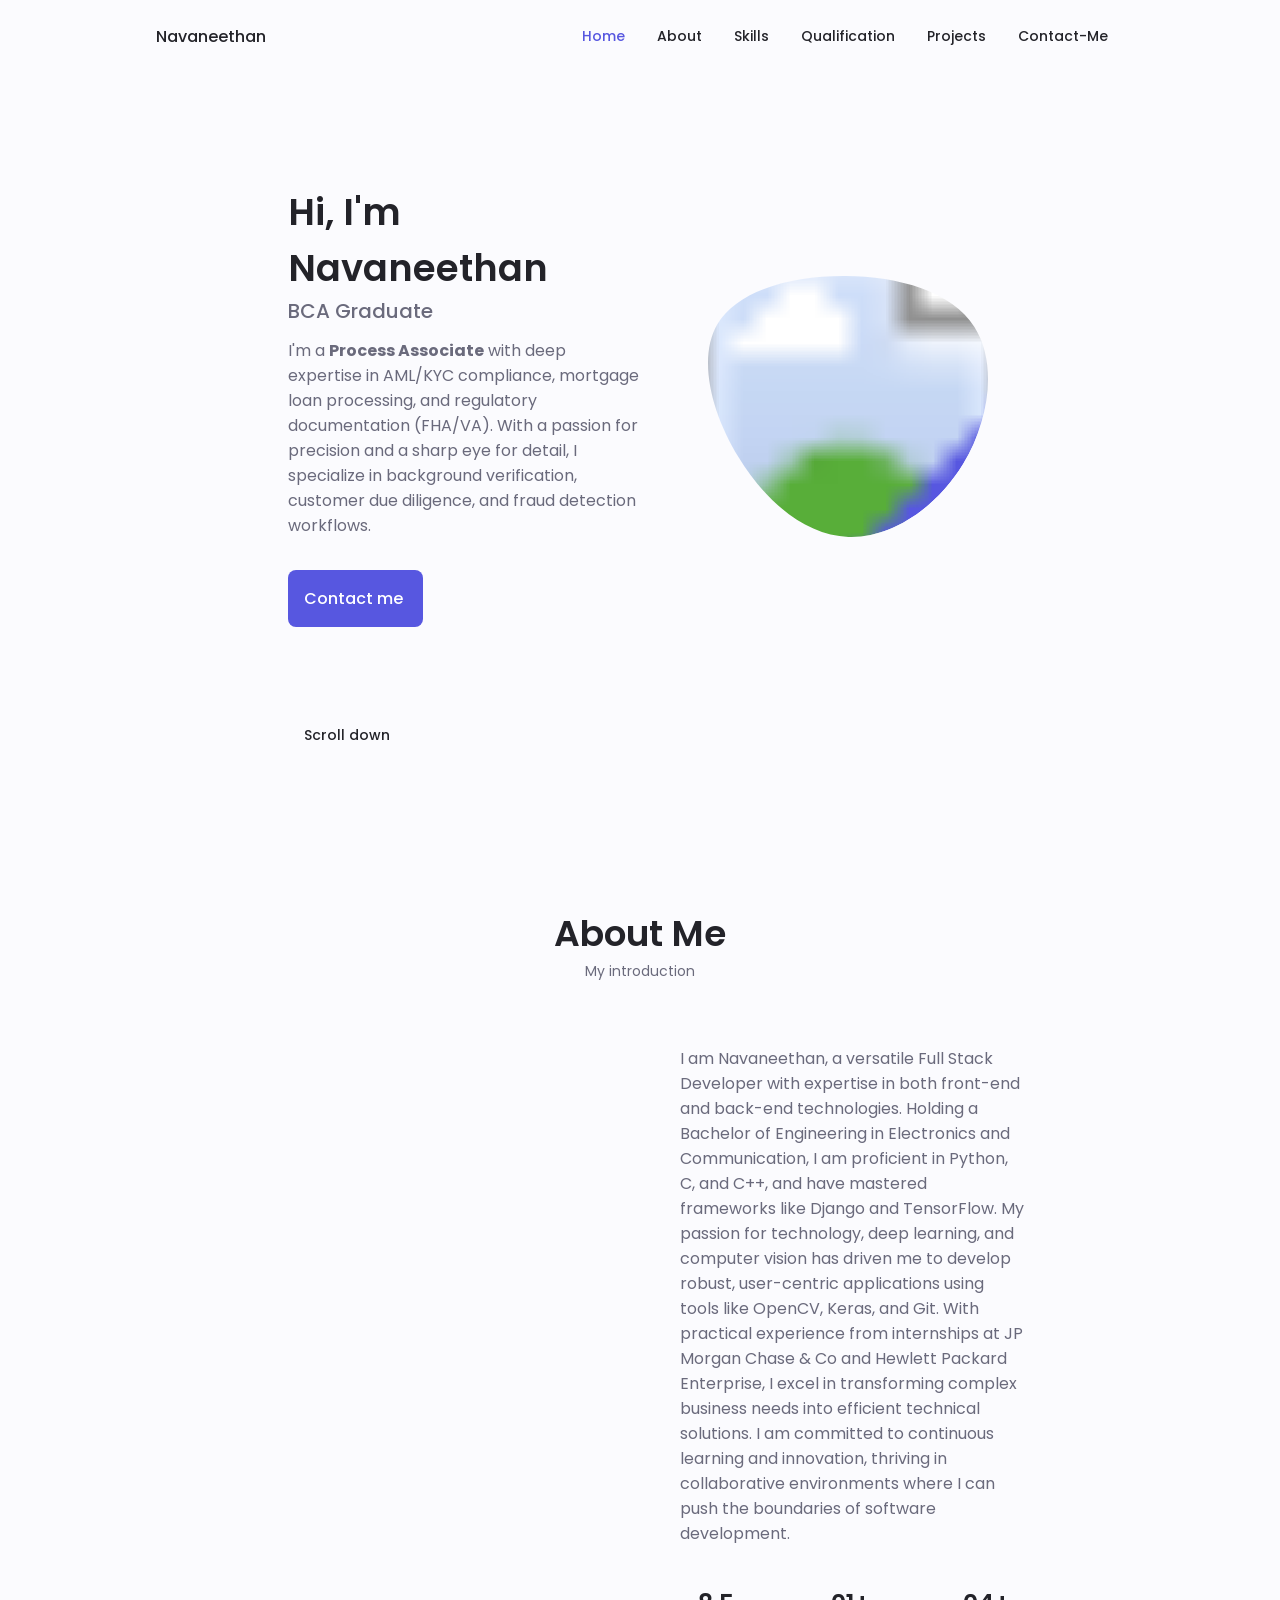
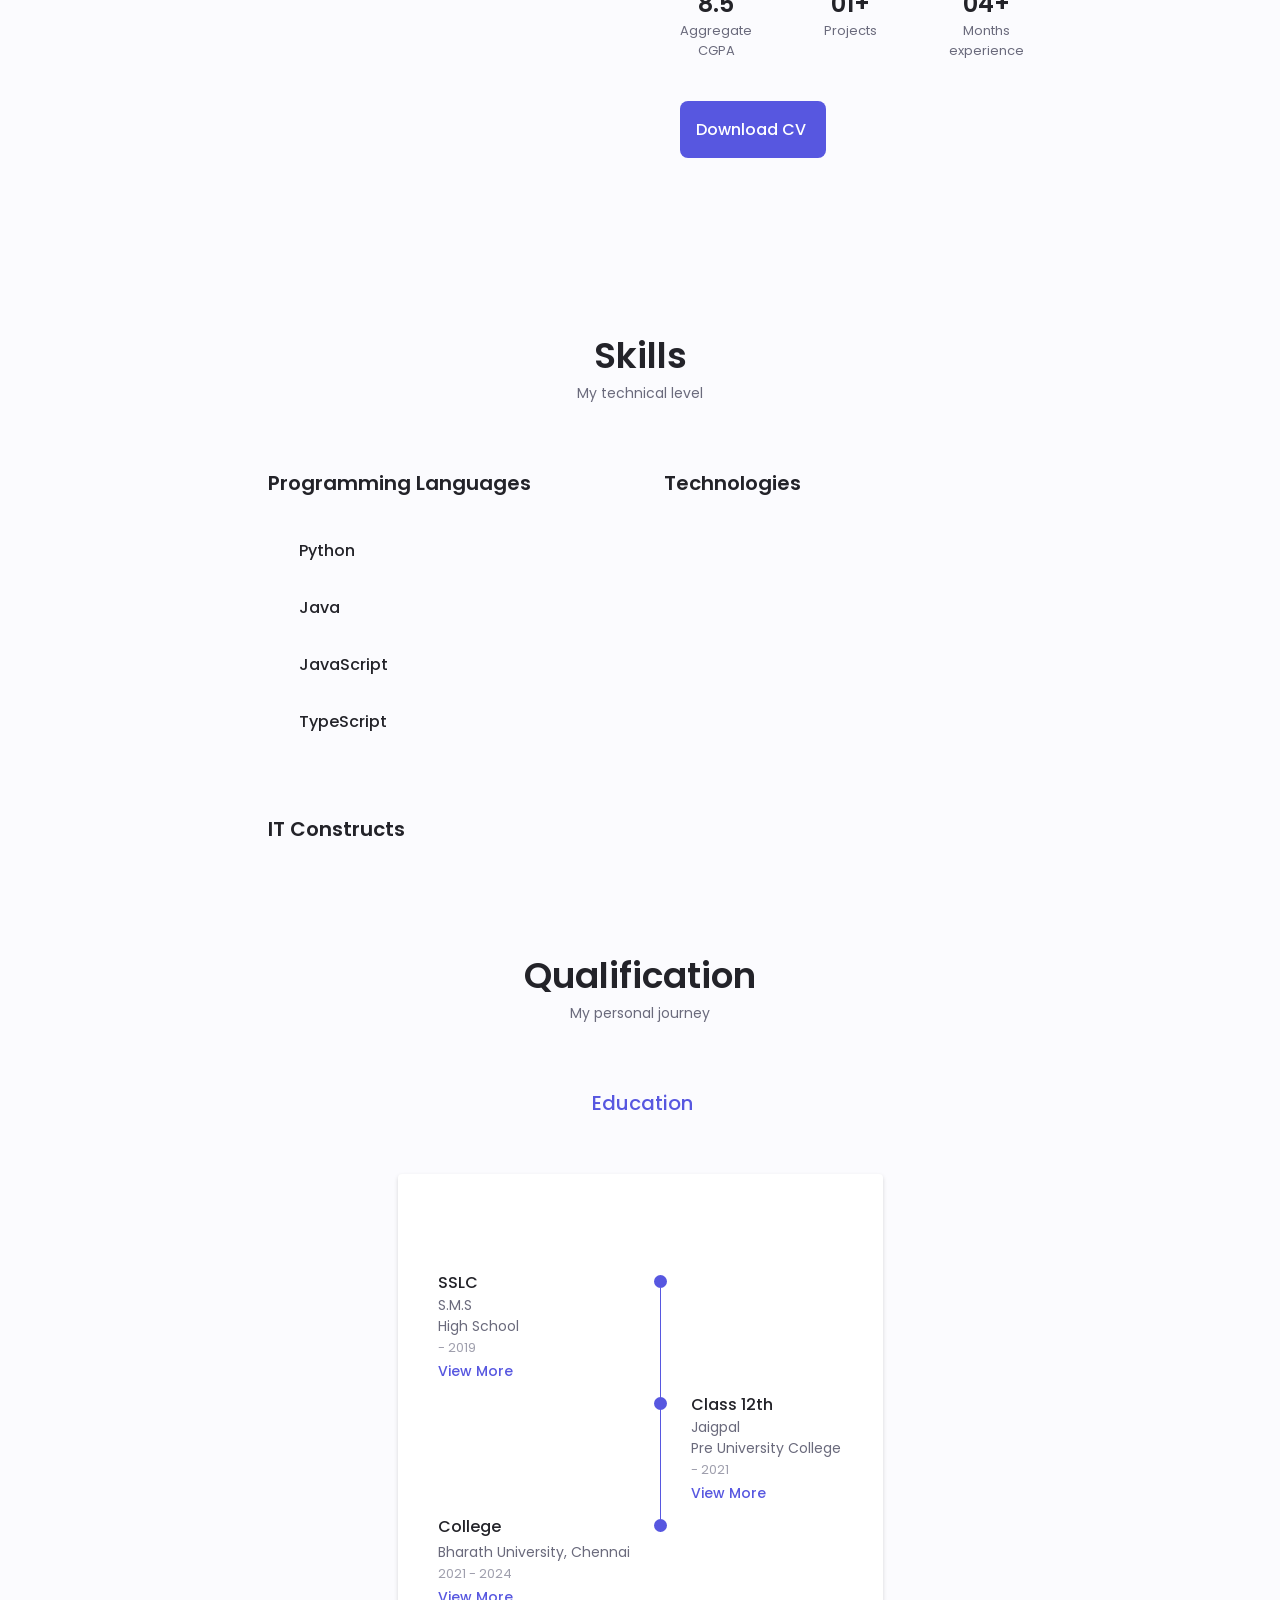
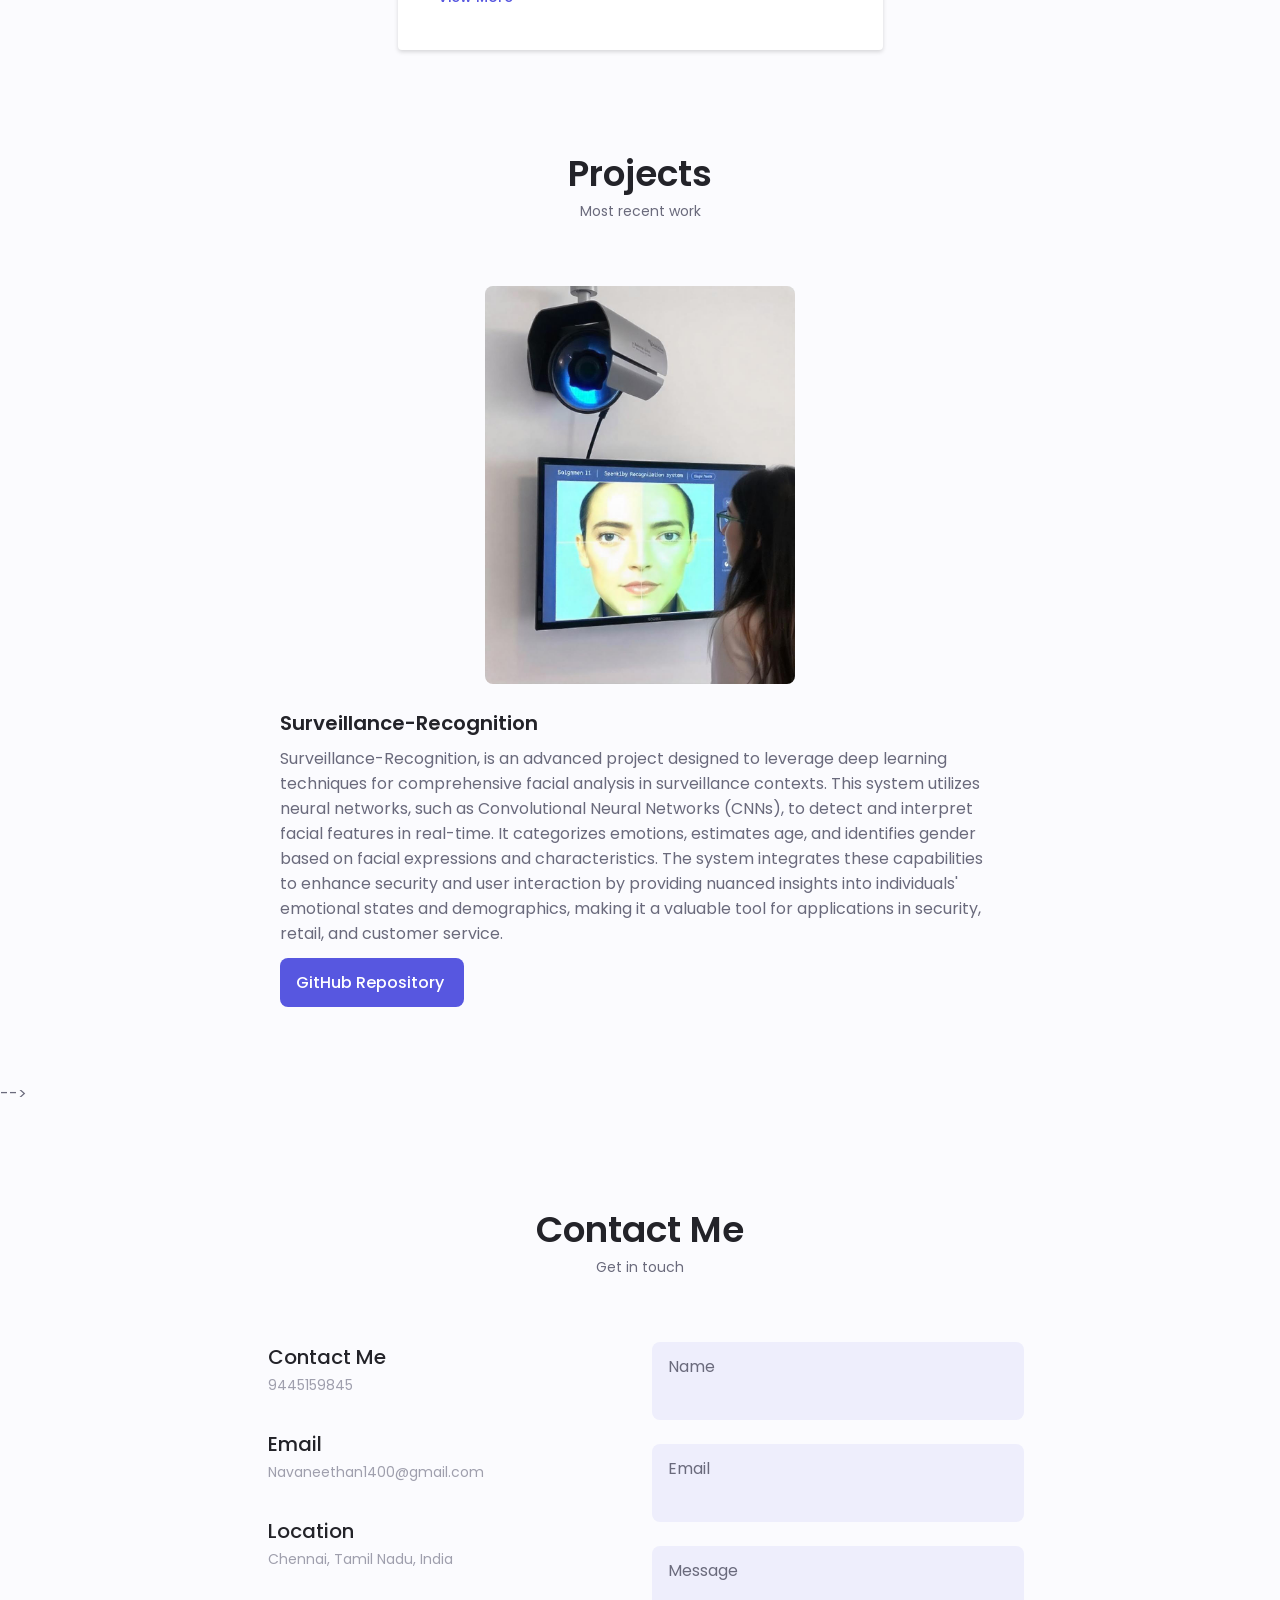
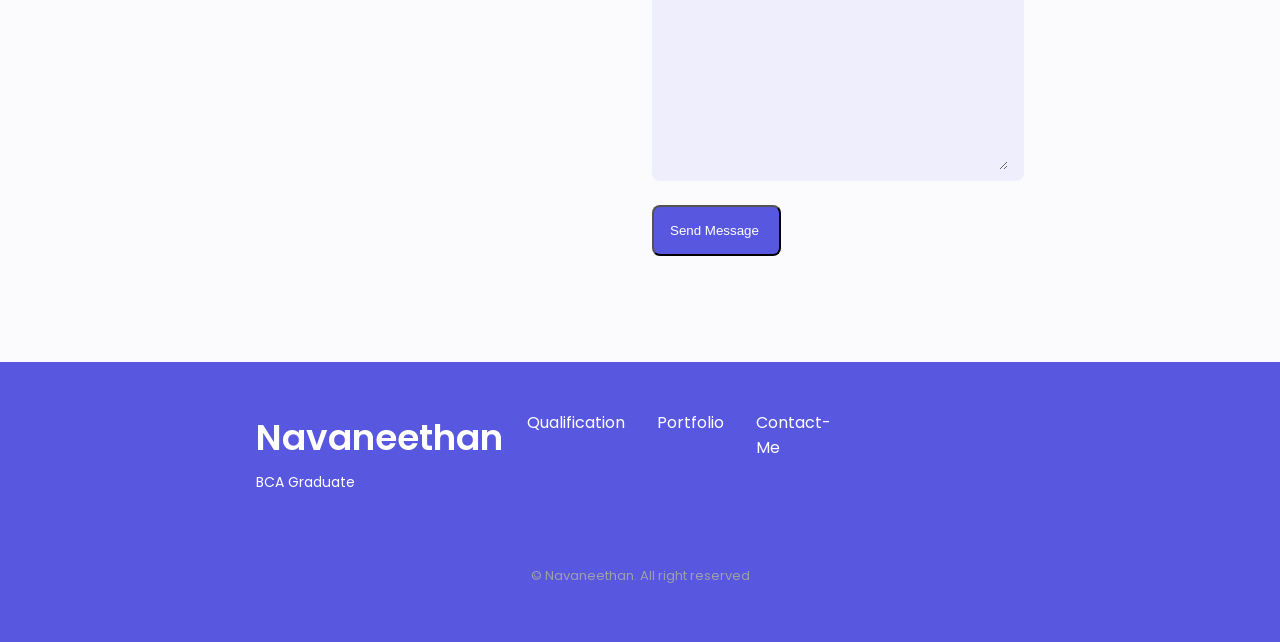
==== commit f85e4600: "Update index.html" ====
--- a/index.html
+++ b/index.html
@@ -131,8 +131,8 @@
                 BCA Graduate
               </h3>
               <p class="home__description">
-                A dedicated 
-                <strong>Software Engineer </strong>with a strong background in Python, TensorFlow, and Computer Vision.
+                I'm a 
+                <strong>Process Associate</strong> with deep expertise in AML/KYC compliance, mortgage loan processing, and regulatory documentation (FHA/VA). With a passion for precision and a sharp eye for detail, I specialize in background verification, customer due diligence, and fraud detection workflows.
               </p>
               <a href="#contact" class="button button--flex">
                 Contact me<i class="uil uil-message button__icon"></i>
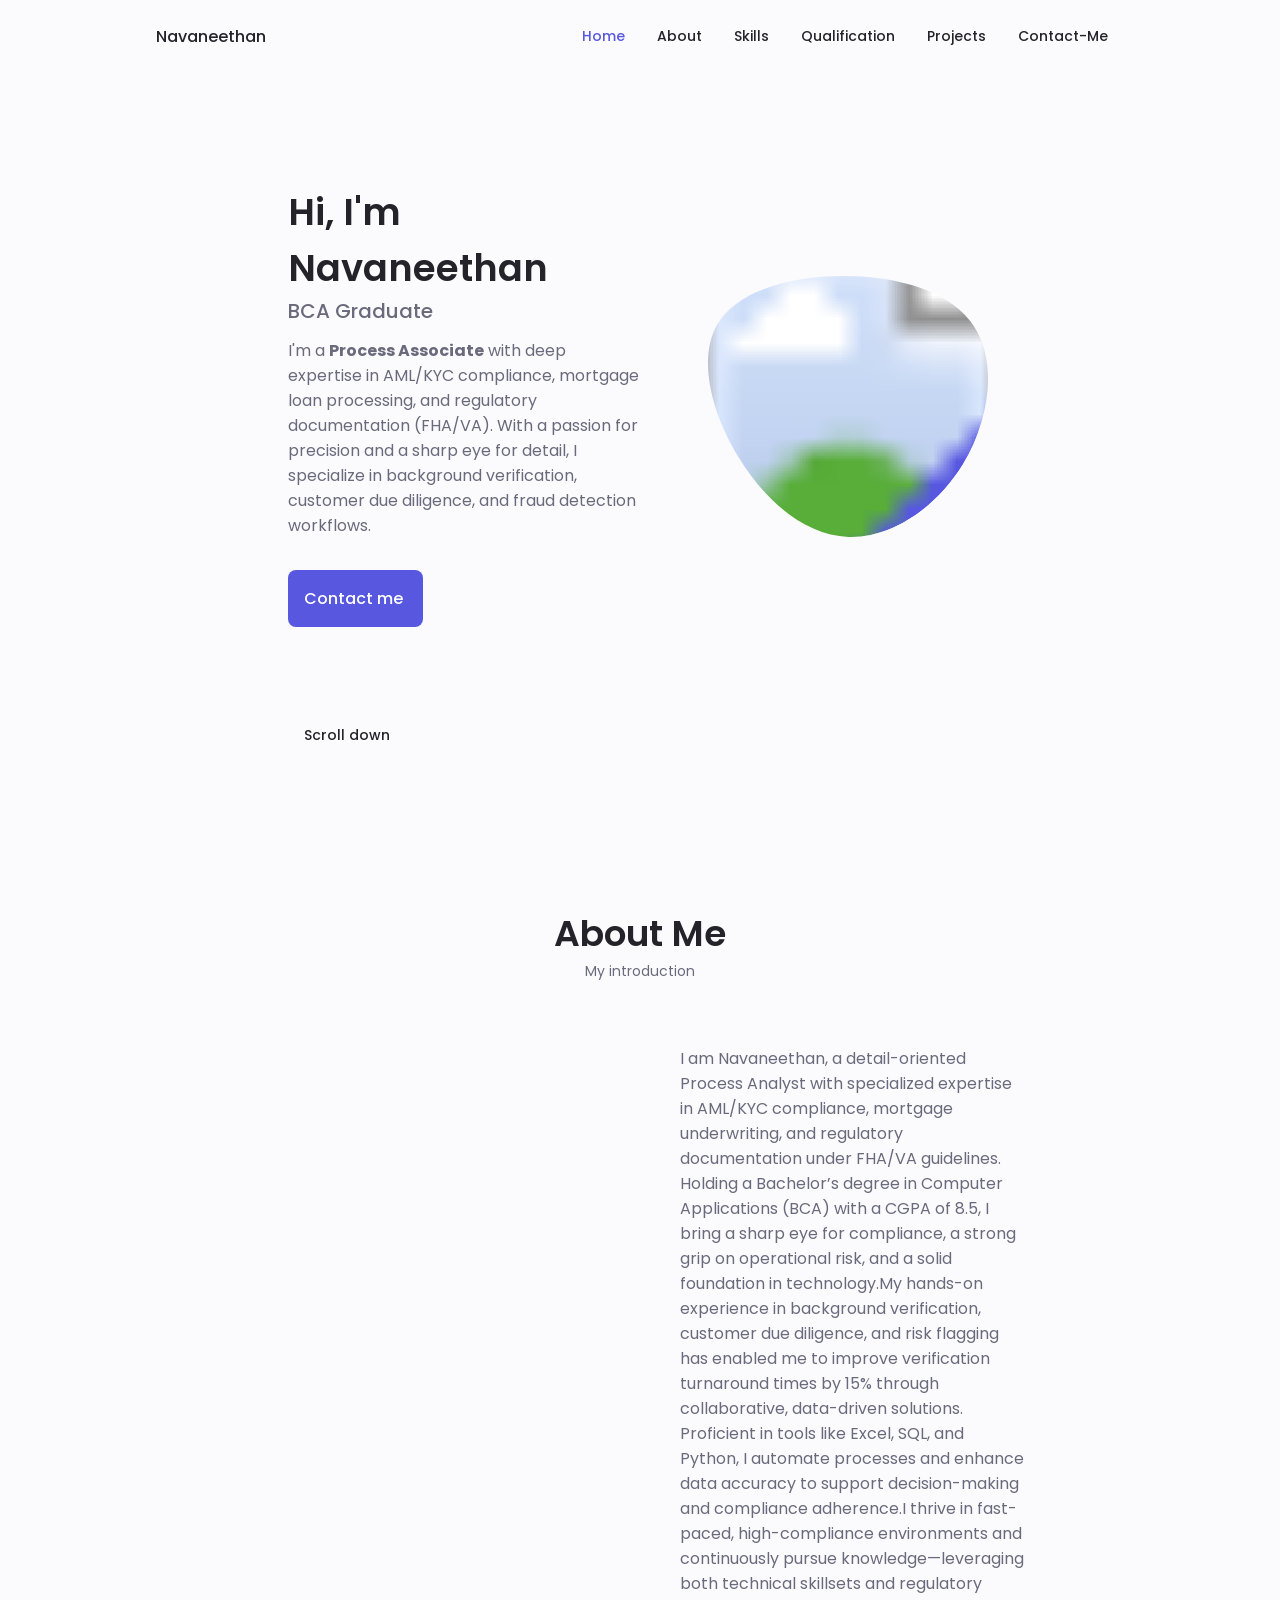
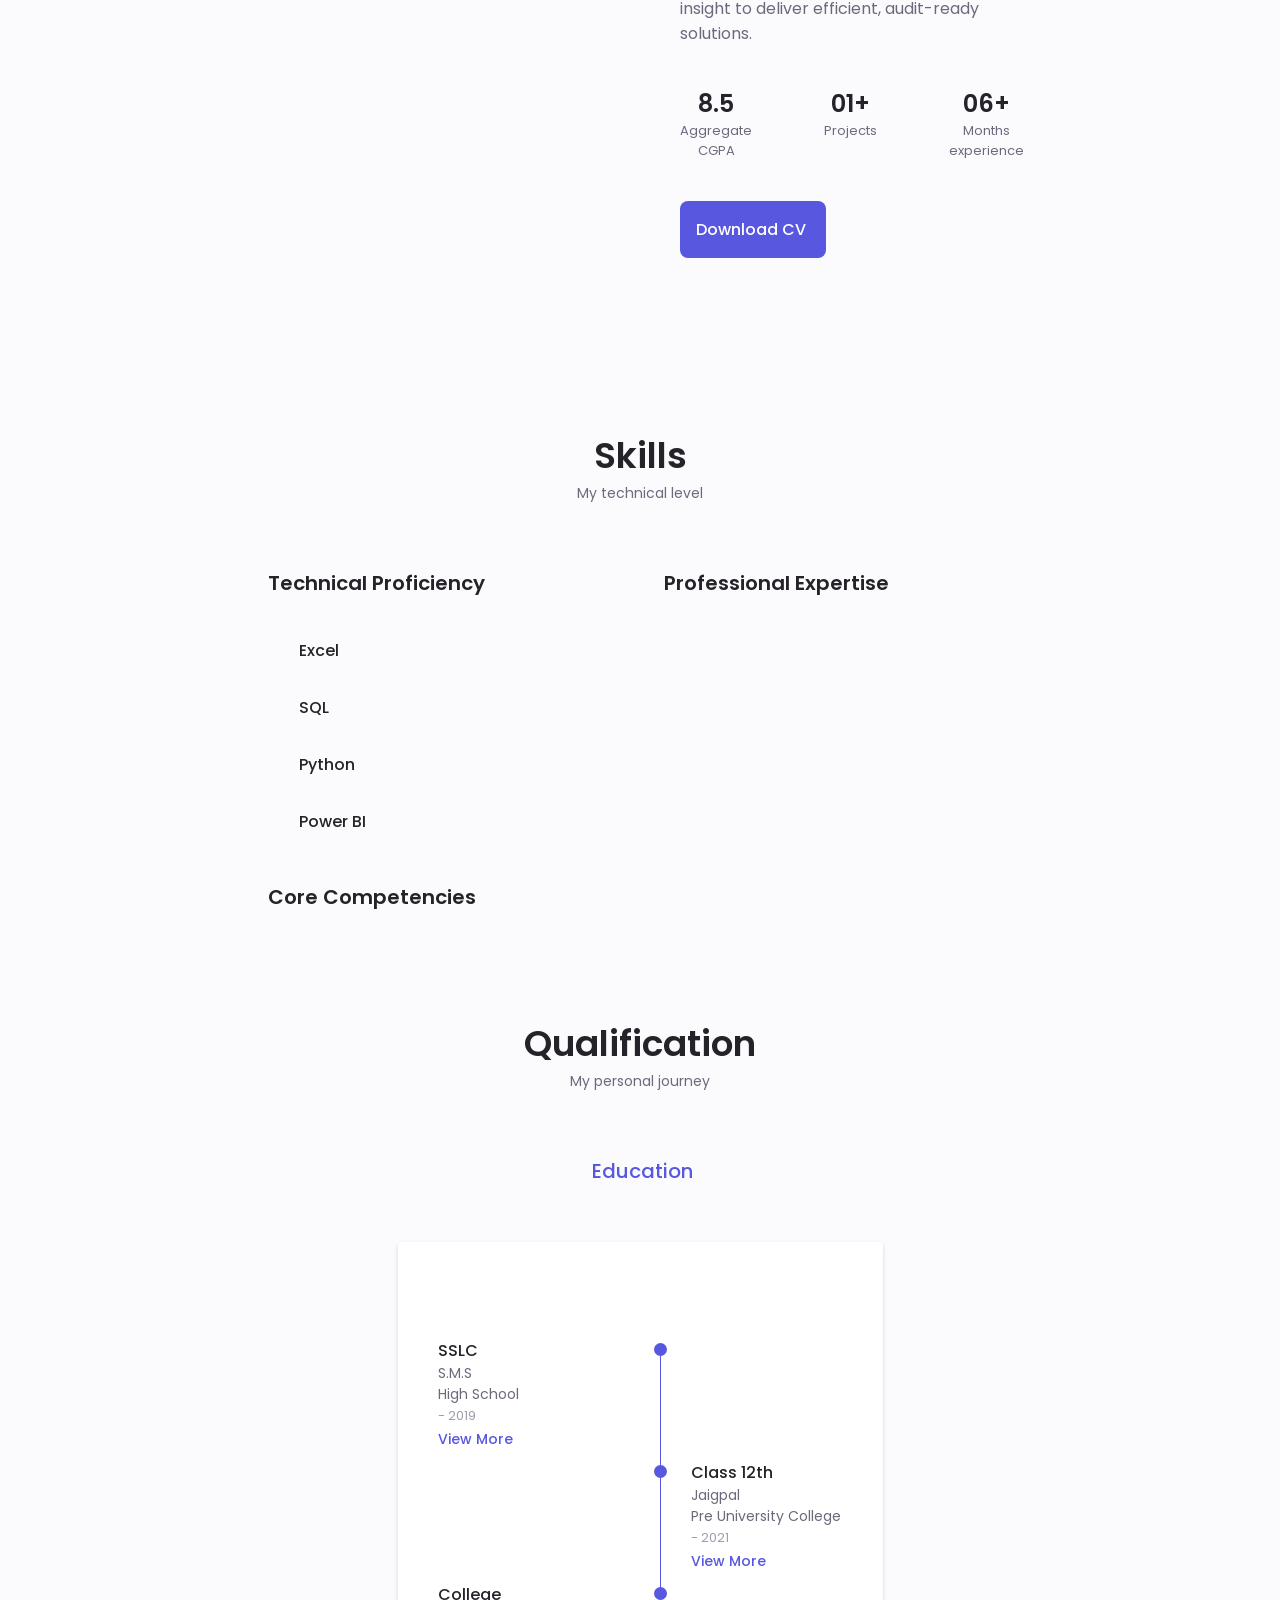
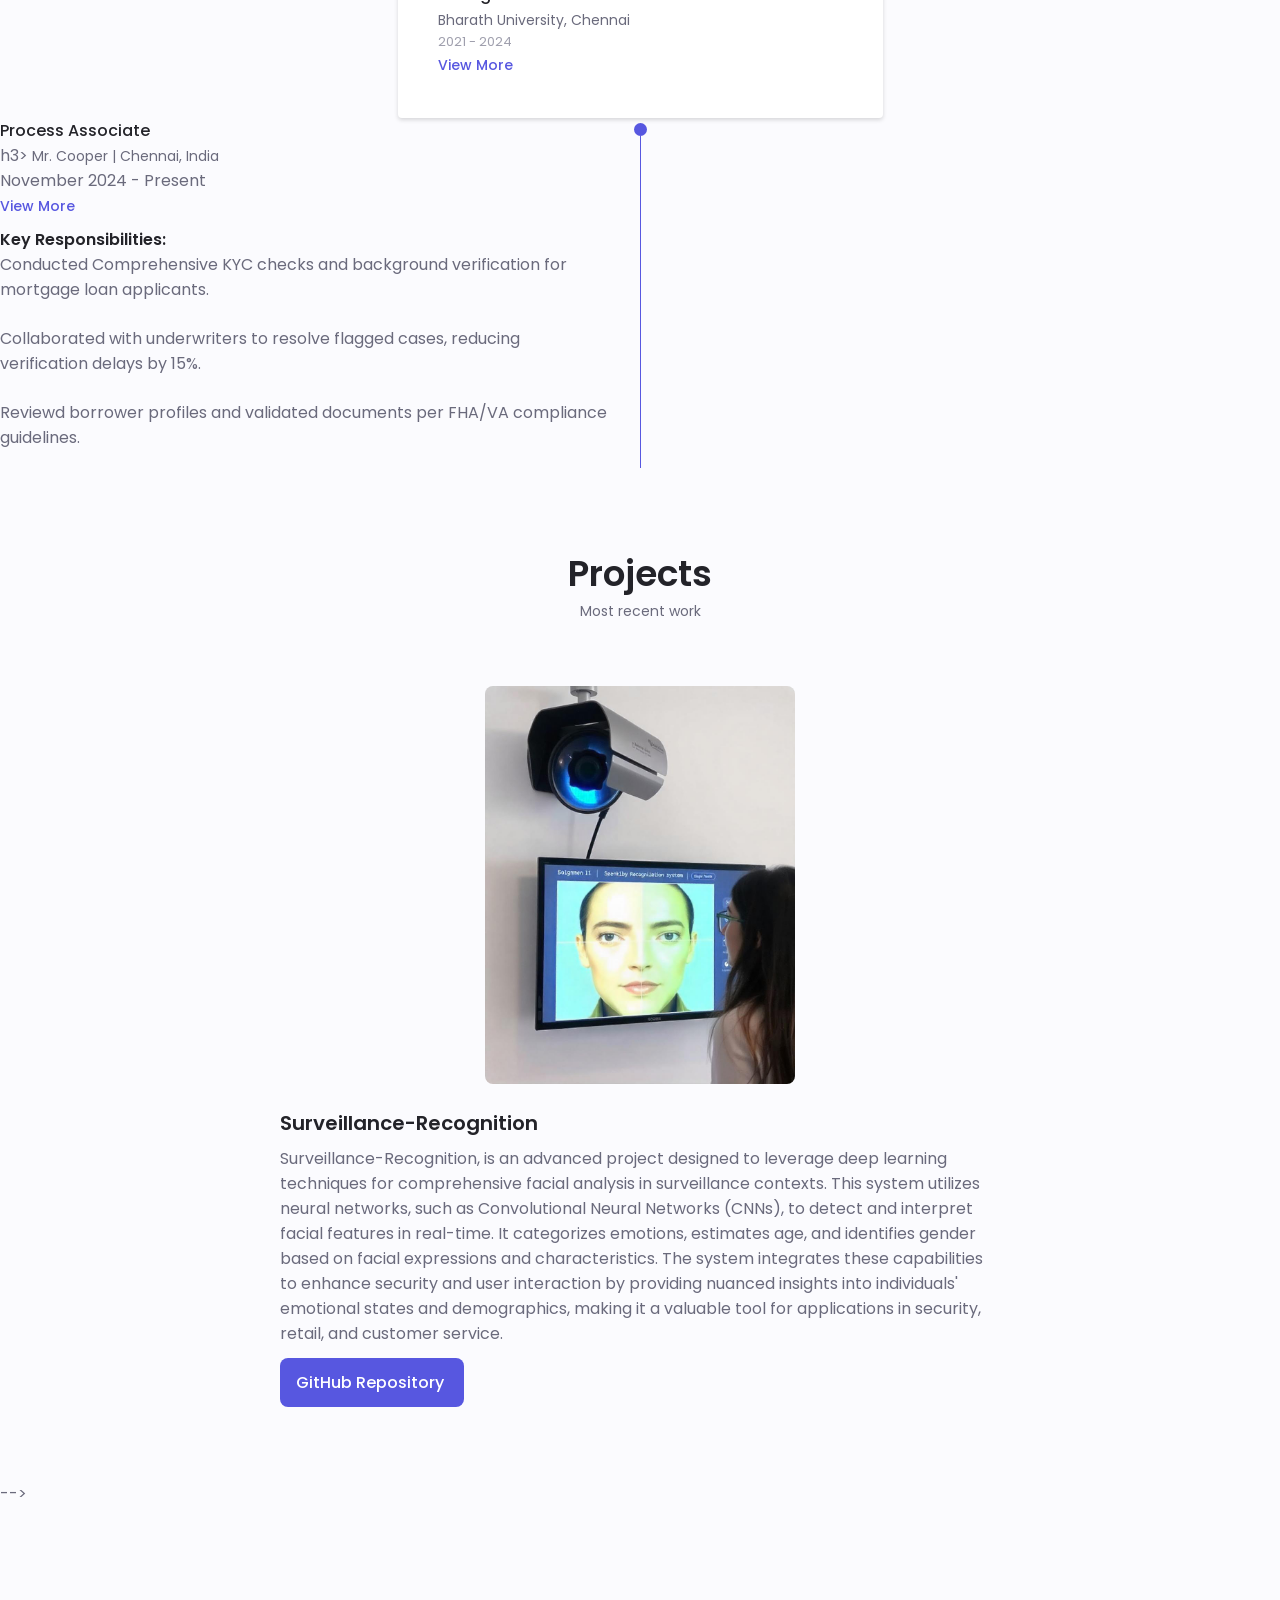
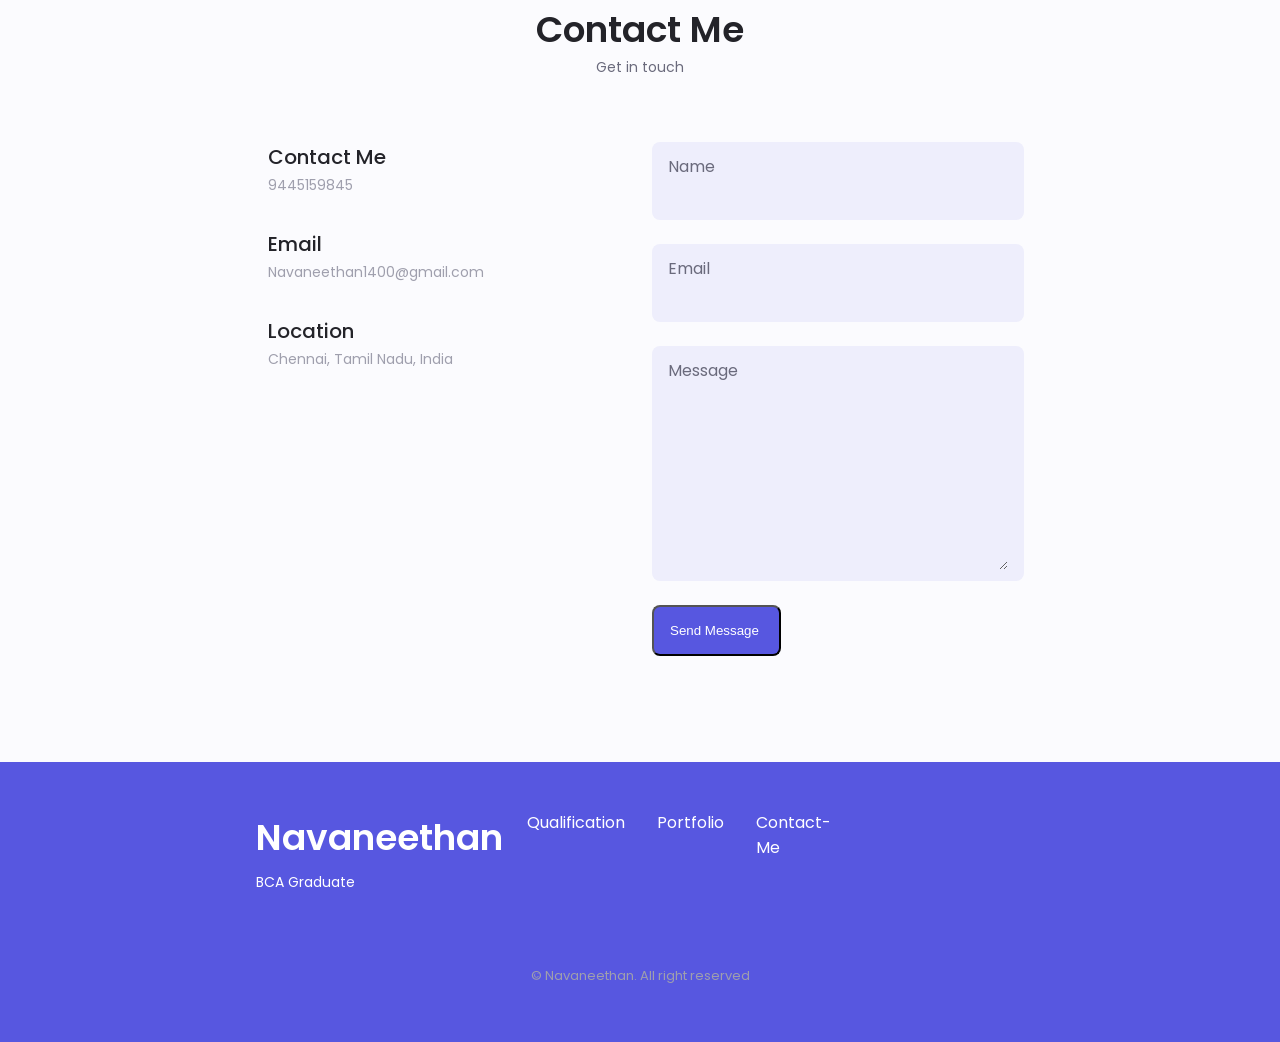
==== commit 8f4ff54e: "Update index.html" ====
--- a/index.html
+++ b/index.html
@@ -161,7 +161,7 @@
 
           <div class="about__data">
             <p class="about__description">
-              I am Navaneethan, a versatile Full Stack Developer with expertise in both front-end and back-end technologies. Holding a Bachelor of Engineering in Electronics and Communication, I am proficient in Python, C, and C++, and have mastered frameworks like Django and TensorFlow. My passion for technology, deep learning, and computer vision has driven me to develop robust, user-centric applications using tools like OpenCV, Keras, and Git. With practical experience from internships at JP Morgan Chase & Co and Hewlett Packard Enterprise, I excel in transforming complex business needs into efficient technical solutions. I am committed to continuous learning and innovation, thriving in collaborative environments where I can push the boundaries of software development.
+              I am Navaneethan, a detail-oriented Process Analyst with specialized expertise in AML/KYC compliance, mortgage underwriting, and regulatory documentation under FHA/VA guidelines. Holding a Bachelor’s degree in Computer Applications (BCA) with a CGPA of 8.5, I bring a sharp eye for compliance, a strong grip on operational risk, and a solid foundation in technology.My hands-on experience in background verification, customer due diligence, and risk flagging has enabled me to improve verification turnaround times by 15% through collaborative, data-driven solutions. Proficient in tools like Excel, SQL, and Python, I automate processes and enhance data accuracy to support decision-making and compliance adherence.I thrive in fast-paced, high-compliance environments and continuously pursue knowledge—leveraging both technical skillsets and regulatory insight to deliver efficient, audit-ready solutions.
             </p>
 
             <div class="about__info">
@@ -179,7 +179,7 @@
               </div>
 
               <div>
-                <span class="about__info-title">04+</span>
+                <span class="about__info-title">06+</span>
                 <span class="about__info-name">Months <br />experience</span>
               </div>
             </div>
@@ -207,7 +207,7 @@
                 <i class="fas fa-pencil-ruler skills__icon"></i>
 
                 <div>
-                  <h1 class="skills__title">Programming Languages</h1>
+                  <h1 class="skills__title">Technical Proficiency</h1>
                 </div>
 
                 <i class="uil uil-angle-down skills__arrow"></i>
@@ -217,35 +217,26 @@
               <div class="skills__list grid">
                 <div class="skills__data">
                   <div class="skills__titles">
-                    <h3 class="skills__name">Python</h3>
+                    <h3 class="skills__name">Excel</h3>
                   </div>
                   
                 </div>
                 
                   <div class="skills__data">
                     <div class="skills__titles">
-                      <h3 class="skills__name">Java</h3>
+                      <h3 class="skills__name">SQL</h3>
                     </div>
-                    
-                  </div>
-                  <div class="skills__data">
+                </div>
+                <div class="skills__data">
                     <div class="skills__titles">
-                      <h3 class="skills__name">JavaScript</h3>
+                      <h3 class="skills__name">Python</h3>
                     </div>
-                    
-                  </div>
-                  <div class="skills__data">
+                </div>
+                <div class="skills__data">
                     <div class="skills__titles">
-                      <h3 class="skills__name">TypeScript</h3>
+                      <h3 class="skills__name">Power BI</h3>
                     </div>
-                   
-                  </div>
-                  <div class="skills__data">
-                    <div class="skills__titles">
-                      <h3 class="skills__name"></h3>
-                    </div>
-                </div>
-                
+                </div>
                 
               </div>
             </div>
@@ -256,7 +247,7 @@
                 <i class="fas fa-code skills__icon"></i>
 
                 <div>
-                  <h1 class="skills__title">IT Constructs</h1>
+                  <h1 class="skills__title">Core Competencies</h1>
                 </div>
 
                 <i class="uil uil-angle-down skills__arrow"></i>
@@ -265,29 +256,34 @@
               <div class="skills__list grid">
                 <div class="skills__data">
                   <div class="skills__titles">
-                    <h3 class="skills__name">DBMS</h3>
-                  </div>
-                  
-                </div>
-                <div class="skills__data">
-                  <div class="skills__titles">
-                    <h3 class="skills__name">DS & Algorithms</h3>
-                  </div>
-                  
-                </div>
-                <div class="skills__data">
-                  <div class="skills__titles">
-                    <h3 class="skills__name">OOP</h3>
-                  </div>
-                  
-                </div>
-                <div class="skills__data">
-                  <div class="skills__titles">
-                    <h3 class="skills__name">OS</h3>
-                  </div>
-                  
-                </div>
-                
+                    <h3 class="skills__name">AML/KYC Compliance</h3>
+                  </div>
+                  
+                </div>
+                <div class="skills__data">
+                  <div class="skills__titles">
+                    <h3 class="skills__name">Customer Due Diligence</h3>
+                  </div>
+                  
+                </div>
+                <div class="skills__data">
+                  <div class="skills__titles">
+                    <h3 class="skills__name">Sanctions & PEP Screening</h3>
+                  </div>
+                  
+                </div>
+                <div class="skills__data">
+                  <div class="skills__titles">
+                    <h3 class="skills__name">Fraud Risk Assessment</h3>
+                  </div>
+                  
+                </div>
+                <div class="skills__data">
+                  <div class="skills__titles">
+                    <h3 class="skills__name">Regulatory Reporting & Documentation</h3>
+                  </div>
+                  
+                </div>
               </div>
             </div>
           </div>
@@ -298,7 +294,7 @@
               <div class="skills__header">
                 <i class="fas fa-swatchbook skills__icon"></i>
                 <div>
-                  <h1 class="skills__title">Technologies</h1>
+                  <h1 class="skills__title">Professional Expertise</h1>
                 </div>
 
                 <i class="uil uil-angle-down skills__arrow"></i>
@@ -307,25 +303,25 @@
               <div class="skills__list grid">
                 <div class="skills__data">
                   <div class="skills__titles">
-                    <h3 class="skills__name">Git</h3>
-                  </div>
-                  
-                </div>
-                <div class="skills__data">
-                  <div class="skills__titles">
-                    <h3 class="skills__name">MongoDB</h3>
-                  </div>
-                  
-                </div>
-                <div class="skills__data">
-                  <div class="skills__titles">
-                    <h3 class="skills__name">NodeJs</h3>
-                  </div>
-                  
-                </div>
-                <div class="skills__data">
-                  <div class="skills__titles">
-                    <h3 class="skills__name">NextJs</h3>
+                    <h3 class="skills__name">Background Verification & Risk Flagging</h3>
+                  </div>
+                  
+                </div>
+                <div class="skills__data">
+                  <div class="skills__titles">
+                    <h3 class="skills__name">Mortgage Loan Processing(FHA/VA Guidelines)</h3>
+                  </div>
+                  
+                </div>
+                <div class="skills__data">
+                  <div class="skills__titles">
+                    <h3 class="skills__name">Process Optimization & Efficiency Improvement</h3>
+                  </div>
+                  
+                </div>
+                <div class="skills__data">
+                  <div class="skills__titles">
+                    <h3 class="skills__name">Github</h3>
                   </div>
                   
                 </div>
@@ -542,7 +538,46 @@
           </div>
         </div>
       </section>
-
+      <!--=================== Experience 1 ===================-->
+      <div class="qualification__data">
+        <div>
+          <h3 class="qualification__title">Process Associate</h3>h3>
+          <span class="qualification__subtitle">Mr. Cooper | Chennai, India</span>
+          <div class="qualification_calender">
+            <i class="uil uil-calendar-alt"></i>
+            November 2024 - Present
+        </div>
+        <!-- View More Button (Model) -->
+          <span class="button button--flex button--small button--link services__button">
+            View More
+            <i class="uil uil-arrow-right button__icon"></i>
+          </span>
+          <div class="services__model">
+            <div class="services__model-content">
+              <h4 class="services__model-title">Key Responsibilities:</h4>
+              <i class="uil uil-times services__model-close"></i>
+              <ul class="services__model-services grid">
+                <li class="services__model-service">
+                  <i class="uil uil-check-circle services__model-icon"></i>
+                  <p>Conducted Comprehensive KYC checks and background verification for mortgage loan applicants.</p>
+                </li>
+                <li class="service__model-service">
+                  <i class="uil uil-check-circle services__model-icon"></i>
+                  <p> Collaborated with underwriters to resolve flagged cases, reducing verification delays by 15%.</p>
+                   <li class="service__model-service">
+                  <i class="uil uil-check-circle services__model-icon"></i>
+                     <p>Reviewd borrower profiles and validated documents per FHA/VA compliance guidelines.</p>
+                   </li>
+              </ul>
+            </div>
+          </div>
+        </div>
+        <div>
+          <span class="qualification__rounder"></span>
+          <span class="qualification__line"></span>
+        </div>
+      </div>
+      
       <!--=================== Portfolio ===================-->
       <section class="portfolio section" id="portfolio">
         <h2 class="section__title">Projects</h2>
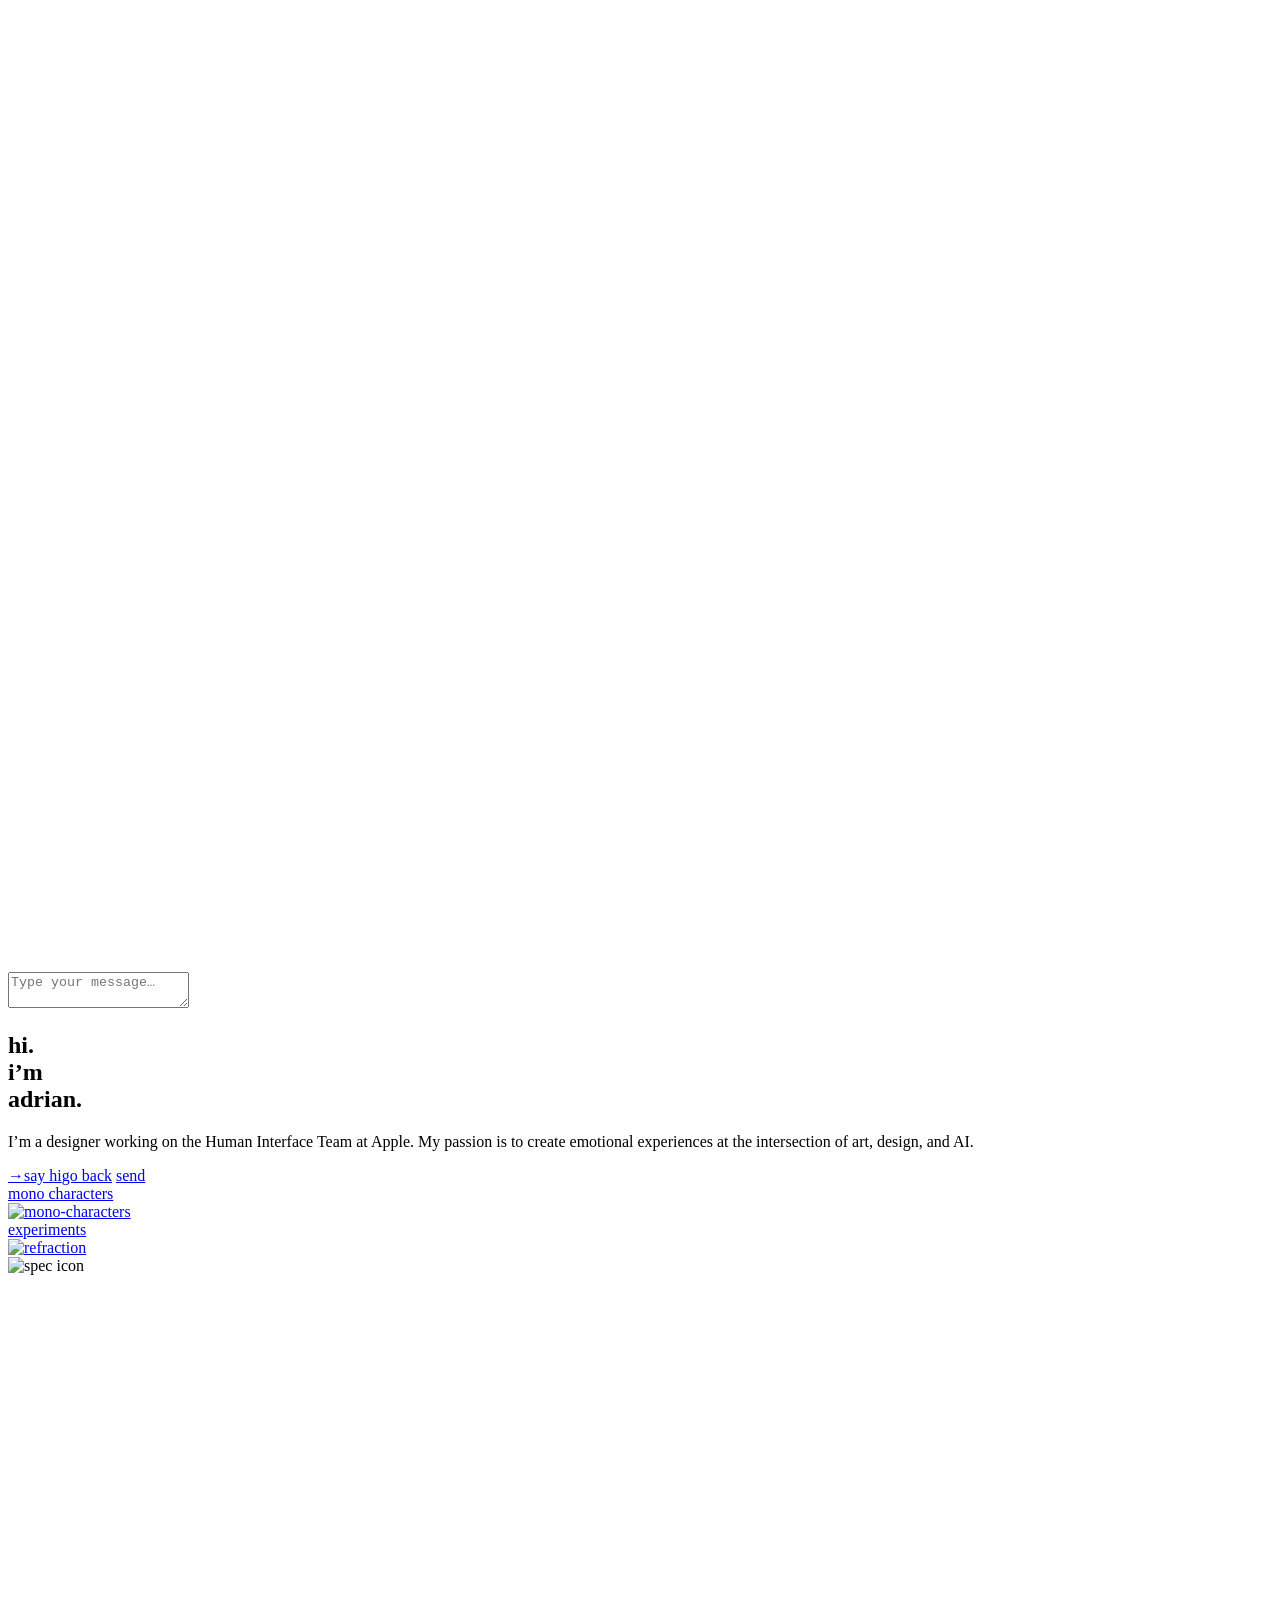
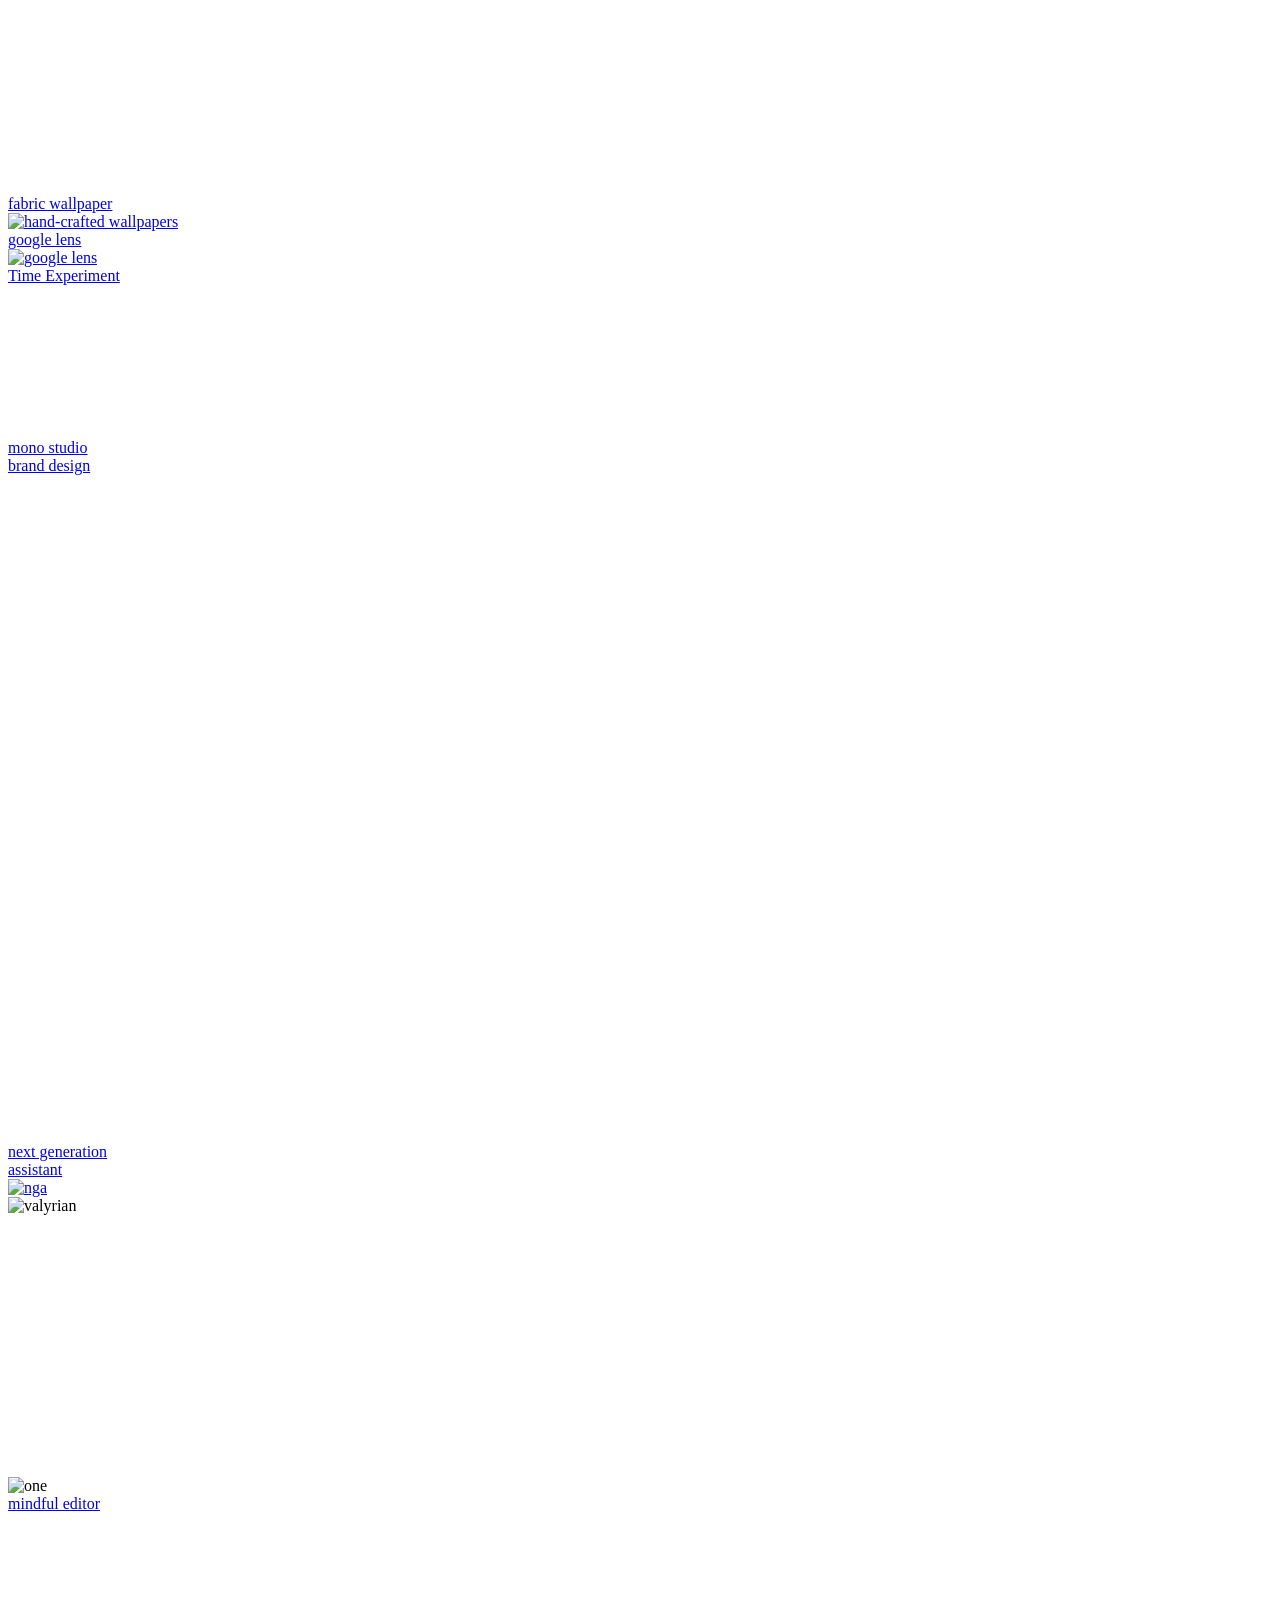
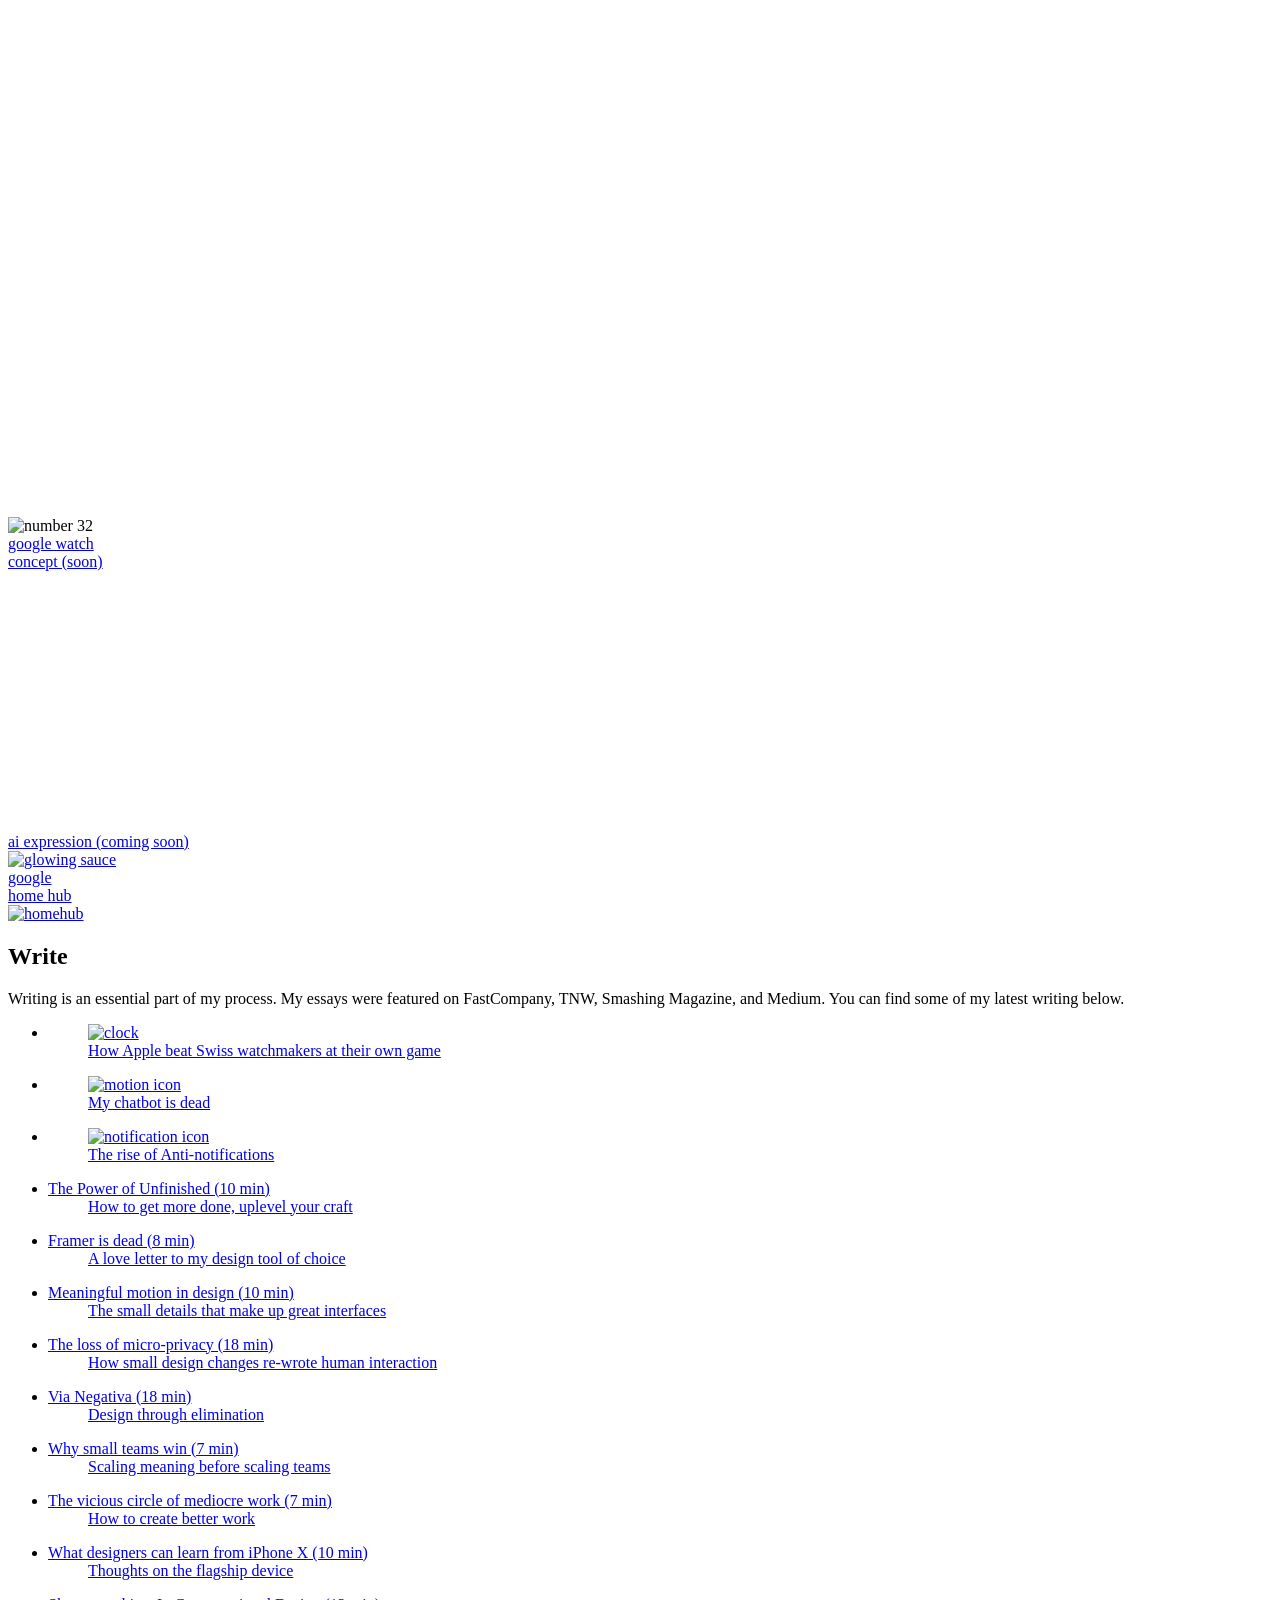
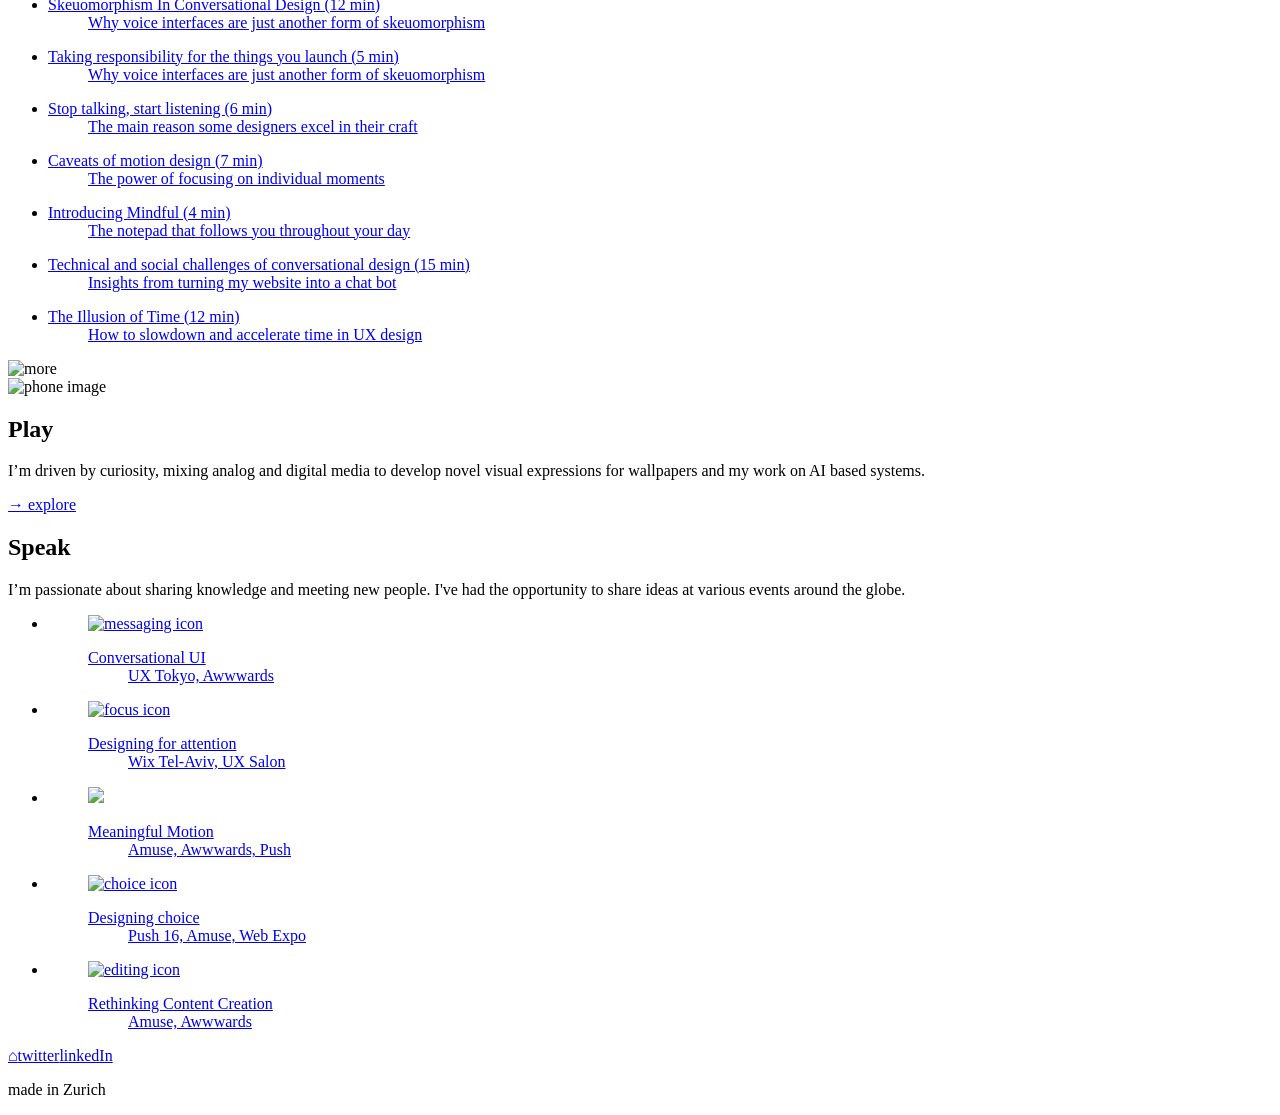
==== commit afb748cf: "Update print statement from 'Hello' to 'Goodbye'" ====
--- a/index.html
+++ b/index.html
@@ -1,884 +1,633 @@
-<!doctype html>
-<html lang="en">
-  <head>
-    <meta charset="UTF-8" />
-    <meta http-equiv="X-UA-Compatible" content="IE=edge" />
-    <meta name="viewport" content="width=device-width, initial-scale=1.0" />
-    <title>My Portfolio</title>
-    <link rel="stylesheet" href="assets/swiper-bundle.min.css" />
-    <link rel="stylesheet" href="assets/newcss.css" />
-    <link
-      rel="stylesheet"
-      href="https://unicons.iconscout.com/release/v4.0.8/css/line.css"
-    />
-  </head>
-
-  <body oncontextmenu="return false">
-    <header class="header" id="header">
-      <nav class="nav container">
-        <a href="#" class="nav__logo">Navaneethan</a>
-        <div class="nav__menu" id="nav-menu">
-          <ul class="nav__list grid">
-            <li class="nav__item">
-              <a href="#home" class="nav__link active-link">
-                <i class="uil uil-estate nav__icon"></i>Home
-              </a>
+<!DOCTYPE html>
+<html>
+<head>
+    <meta http-equiv="content-type" content="text/html; charset=utf-8">
+    <meta name="apple-touch-fullscreen" content="yes">
+    <meta name="apple-mobile-web-app-capable" content="yes">
+    <meta name="apple-mobile-web-app-status-bar-style" content="black">
+
+    <title>Adrian Z. · Human Interface Designer</title>
+
+    <meta name="description" content="Designer working at the intersection of art, design, and AI.">
+
+    <meta name="viewport" content="width=device-width, height=device-height, initial-scale=1, user-scalable=no">
+    <link rel="apple-touch-icon" sizes="57x57" href="/apple-icon-57x57.144abc52.png">
+    <link rel="apple-touch-icon" sizes="60x60" href="/apple-icon-60x60.8b19b573.png">
+    <link rel="apple-touch-icon" sizes="72x72" href="/apple-icon-72x72.1169a570.png">
+    <link rel="apple-touch-icon" sizes="76x76" href="/apple-icon-76x76.a533fff7.png">
+    <link rel="apple-touch-icon" sizes="114x114" href="/apple-icon-114x114.0692d801.png">
+    <link rel="apple-touch-icon" sizes="120x120" href="/apple-icon-120x120.8687745f.png">
+    <link rel="apple-touch-icon" sizes="144x144" href="/apple-icon-144x144.9d37b45a.png">
+    <link rel="apple-touch-icon" sizes="152x152" href="/apple-icon-152x152.90bc8c93.png">
+    <link rel="apple-touch-icon" sizes="180x180" href="/apple-icon-180x180.9780c7ff.png">
+    <link rel="icon" type="image/png" sizes="192x192" href="/android-icon-192x192.0d05145b.png">
+    <link rel="icon" type="image/png" sizes="32x32" href="/favicon-32x32.654148d5.png">
+    <link rel="icon" type="image/png" sizes="96x96" href="/favicon-96x96.e1a2bedb.png">
+    <link rel="icon" type="image/png" sizes="16x16" href="/favicon-16x16.5abe3582.png">
+
+    <link rel="alternate" type="application/rss+xml" title="RSS 2.0" href="https://www.azumbrunnen.me/blog/feed/rss2">
+    <link rel="alternate" type="text/xml" title="RSS .92" href="https://www.azumbrunnen.me/blog/feed/rss">
+    <link rel="alternate" type="application/atom+xml" title="Atom 0.3" href="https://www.azumbrunnen.me/blog/feed/atom">
+
+    <meta name="msapplication-TileColor" content="#000000">
+    <meta name="msapplication-TileImage" content="/images/ms-icon-144x144.png">
+    <meta name="theme-color" content="#000000">
+
+    <meta name="twitter:card" content="summary_large_image">
+    <meta name="twitter:site" content="@azumbrunnen_">
+    <meta name="twitter:creator" content="@azumbrunnen_">
+    <meta name="twitter:title" content="Adrian Z. · Human Interface Designer">
+    <meta name="twitter:description" content="Designer working at the intersection of art, design, and AI.">
+    <meta name="twitter:image" content="https://azumbrunnen.me/social.jpg">
+
+    <!-- Open Graph data -->
+    <meta property="og:title" content="Adrian Z. · Human Interface Designer">
+    <meta property="og:url" content="https://azumbrunnen.me/ ">
+    <meta property="og:description" content="Designer working at the intersection of art, design, and AI.">
+    <meta property="og:site_name" content="Adrian Z. · Human Interface Designer">
+    <meta property="og:image" content="https://azumbrunnen.me/social.jpg">
+
+    <link rel="stylesheet" href="/index.b1276d39.css">
+
+    <link rel="preconnect" href="https://fonts.googleapis.com">
+    <link rel="preconnect" href="https://fonts.gstatic.com" crossorigin="">
+    <link href="https://fonts.googleapis.com/css2?family=IBM+Plex+Mono:ital,wght@0,300;0,400;0,500;1,300;1,400;1,500&display=swap" rel="stylesheet">
+    <link href="https://fonts.googleapis.com/css2?family=IBM+Plex+Sans:ital,wght@0,400;0,500;0,700;1,400;1,700&display=swap" rel="stylesheet">
+
+</head>
+
+
+<body class="home">
+<div id="cursor"></div>
+
+<div class="wrapper">
+    <section class="intro">
+        <video width="1920" muted="" autoplay="" playsinline="">
+            <source src="/mono-fs2.409b5c6e.mp4" type="video/mp4">
+        </video>
+    </section>
+    <section class="about">
+        <textarea placeholder="Type your message… "></textarea>
+        <h1 class="about__title">
+            <span class="greet">hi</span>.<br>
+            <span class="are">i’m</span><br>
+            <span>adrian</span>.
+        </h1>
+        <div class="row">
+            <div class="col-xs-12 col-sm-8 col-md-7 col-lg-8">
+                <p class="about__introText">I’m a designer working on the Human Interface Team at Apple. My passion is to create emotional experiences at the intersection of art, design, and AI.</p>
+            </div>
+        </div>
+        <div class="row about__buttons">
+            <div class="col-xs-12 col-sm-12 col-md-12 col-lg-12">
+                <a href="#" class="btn btn--icon btn--hi"><span class="btn__icon">→</span><span class="btn__text"><span class="btn__text__main">say hi</span><span class="btn__text__sub">go back</span></span></a>
+                <a href="#" class="btn btn--snd"><span class="btn__text">send</span></a>
+            </div>
+        </div>
+    </section>
+
+    <div class="home-wrapper">
+    <div class="workgrid">
+        <div class="workgrid__item workgrid__item--1">
+            <a href="/mono.html">
+                <div class="workgrid__item__container">
+                    <div class="workgrid__item__title">
+                        mono characters
+                    </div>
+                    <div class="workgrid__item__content">
+                        <img src="/mono-characters.c7367b3c.png" alt="mono-characters">
+                    </div>
+                </div>
+            </a>
+        </div>
+        <div class="workgrid__item workgrid__item--2">
+            <a href="/experiments.html">
+                <div class="workgrid__item__container">
+                    <div class="workgrid__item__title">
+                        experiments
+                    </div>
+                    <div class="workgrid__item__content">
+                        <img src="/refraction.73a45cc3.jpg" alt="refraction">
+                    </div>
+                </div>
+            </a>
+        </div>
+        <div class="workgrid__item workgrid__item--3">
+            <div class="workgrid__item__container">
+                <div class="workgrid__item__content">
+                    <img src="/spec.ff6ecee5.png" alt="spec icon">
+                </div>
+            </div>
+        </div>
+
+        <div class="workgrid__item workgrid__item--4">
+            <div class="workgrid__item__container">
+                <div class="workgrid__item__content">
+                    <video width="616" height="516" autoplay="" muted="" loop="" playsinline="">
+                        <source src="/apple-intro-alpha-h265.464e54a1.mov" type="video/quicktime">
+                        <source src="/apple-intro-alpha-h265.debf2c34.webm" type="video/webm">
+                    </video>
+                </div>
+            </div>
+        </div>
+
+        <div class="workgrid__item workgrid__item--5">
+            <a href="/experiments.html">
+                <div class="workgrid__item__container">
+                    <div class="workgrid__item__title">
+                        fabric wallpaper
+                    </div>
+                    <div class="workgrid__item__content">
+                        <img src="/clothwallpaper.43456fb4.jpg" alt="hand-crafted wallpapers">
+                    </div>
+                </div>
+            </a>
+        </div>
+
+
+        <div class="workgrid__item workgrid__item--6">
+            <a href="/lens.html">
+                <div class="workgrid__item__container">
+                    <div class="workgrid__item__title">
+                        google lens
+                    </div>
+                    <div class="workgrid__item__content">
+                        <img src="/lens.5e7db7d2.jpg" alt="google lens">
+                    </div>
+                </div>
+            </a>
+        </div>
+
+        <div class="workgrid__item workgrid__item--7">
+            <a href="/bttf.html">
+                <div class="workgrid__item__container">
+                    <div class="workgrid__item__title">
+                        Time Experiment
+                    </div>
+                    <div class="workgrid__item__content">
+                        <video autoplay="" muted="" loop="" playsinline="">
+                            <source src="/delorean.e4091e1d.mov" type="video/quicktime">
+                            <source src="/delorean.ae037414.webm" type="video/webm">
+                        </video>
+                    </div>
+                </div>
+            </a>
+        </div>
+
+        <div class="workgrid__item workgrid__item--8">
+            <a href="/mono.html">
+                <div class="workgrid__item__container">
+                    <div class="workgrid__item__title">
+                        mono studio<br>
+                        brand design
+                    </div>
+                    <div class="workgrid__item__content">
+                        <video width="804" height="664" autoplay="" playsinline="" muted="" loop="">
+                            <source src="/m.0d91848a.mov" type="video/quicktime">
+                            <source src="/m.8adf431d.webm" type="video/webm">
+                        </video>
+                    </div>
+                </div>
+            </a>
+        </div>
+
+        <div class="workgrid__item workgrid__item--9">
+            <a href="/nga.html">
+                <div class="workgrid__item__container">
+                    <div class="workgrid__item__title">
+                        next generation<br>assistant
+                    </div>
+                    <div class="workgrid__item__content">
+                        <img src="/nga-closeup2.8499a9ba.png" alt="nga">
+                    </div>
+                </div>
+            </a>
+        </div>
+
+        <div class="workgrid__item workgrid__item--10">
+            <div class="workgrid__item__container">
+                <div class="workgrid__item__content">
+                    <img src="/googlecloth.da5da612.jpg" alt="valyrian">
+                </div>
+            </div>
+        </div>
+
+        <div class="workgrid__item workgrid__item--11">
+            <div class="workgrid__item__container">
+                <div class="workgrid__item__content">
+                    <video width="308" height="258" autoplay="" playsinline="" muted="" loop="">
+                        <source src="/ambient.47f3fbbc.mov" type="video/quicktime">
+                        <source src="/ambient.c1027bf9.webm" type="video/webm">
+                    </video>
+                </div>
+            </div>
+        </div>
+
+        <div class="workgrid__item workgrid__item--12">
+            <div class="workgrid__item__container">
+                <div class="workgrid__item__content">
+                    <img src="/one.4b65c450.png" alt="one">
+                </div>
+            </div>
+        </div>
+
+        <div class="workgrid__item workgrid__item--13">
+            <a href="/mindful.html">
+                <div class="workgrid__item__container">
+                    <div class="workgrid__item__title">
+                        mindful editor
+                    </div>
+                    <div class="workgrid__item__content">
+                        <video width="800" height="600" autoplay="" playsinline="" muted="" loop="">
+                            <source src="/mindful-transparent.46ed2198.webm" type="video/webm">
+                            <source src="/mindful-transparent.baa8cbef.mov" type="video/quicktime">
+                        </video>
+                    </div>
+                </div>
+            </a>
+        </div>
+
+        <div class="workgrid__item workgrid__item--14">
+            <div class="workgrid__item__container">
+                <div class="workgrid__item__content">
+                    <img src="/32.cf6573d8.png" alt="number 32">
+                </div>
+            </div>
+        </div>
+
+        <div class="workgrid__item workgrid__item--watchface  workgrid__item--15">
+            <a href="javascript:void(0)">
+                <div class="workgrid__item__container">
+                    <div class="workgrid__item__title">
+                        google watch<br>concept (soon)
+                    </div>
+                    <div class="workgrid__item__content">
+                        <video width="308" height="258" autoplay="" playsinline="" muted="" loop="">
+                            <source src="/watchface.2187b0f2.mov" type="video/quicktime">
+                            <source src="/watchface.924c1a15.webm" type="video/webm">
+                        </video>
+                    </div>
+                </div>
+            </a>
+        </div>
+
+        <div class="workgrid__item workgrid__item--16">
+            <a href="javascript:void(0)">
+                <div class="workgrid__item__container">
+                    <div class="workgrid__item__title">
+                        ai expression (coming soon)
+                    </div>
+                    <div class="workgrid__item__content">
+                        <img src="/sauce.b29015ba.png" alt="glowing sauce">
+                    </div>
+                </div>
+            </a>
+        </div>
+        <div class="workgrid__item workgrid__item--17">
+            <a href="/homehub.html">
+                <div class="workgrid__item__container">
+                    <div class="workgrid__item__title">
+                        google<br>home hub
+                    </div>
+                    <div class="workgrid__item__content">
+                        <img src="/homehub.e1123264.png" alt="homehub">
+                    </div>
+                </div>
+            </a>
+        </div>
+    </div>
+    </div>
+    <section class="words">
+        <h1>
+            Write
+        </h1>
+        <div class="row">
+            <div class="col-xs-12 col-sm-8 col-md-7 col-lg-8">
+                <p>
+                    Writing is an essential part of my process. My essays were featured on FastCompany, TNW, Smashing Magazine, and Medium. You can find some of my latest writing below.
+                </p>
+            </div>
+        </div>
+        <div class="words__carousel">
+            <div class="words__carousel__content">
+                <ul class="row words__samples">
+                    <li class="col-xs-4 col-sm-4 col-md-4 col-lg-4 words__samples__item">
+                        <a target="_blank" href="https://medium.com/s/story/from-clockworks-to-computers-on-our-wrists-11a709a20000">
+                            <figure>
+                                <div class="tile tile--center tile--hover tile--4to3">
+                                    <div class="tile__content">
+                                        <img src="/icon-clock.0dea988d.png" alt="clock">
+                                    </div>
+                                </div>
+                                <figcaption>How Apple beat Swiss watchmakers at their own game</figcaption>
+                            </figure>
+                        </a>
+                    </li>
+                    <li class="col-xs-4 col-sm-4 col-md-4 col-lg-4 words__samples__item">
+                        <a href="blog/my-chatbot-is-dead-·-why-yours-should-probably-be-too/">
+                            <figure>
+                                <div class="tile tile--center tile--hover tile--4to3">
+                                    <div class="tile__content">
+                                        <img src="/icon-meaningful-motion.2989e940.png" alt="motion icon">
+                                    </div>
+                                </div>
+                                <figcaption>My chatbot is dead</figcaption>
+                            </figure>
+                        </a>
+                    </li>
+                    <li class="col-xs-4 col-sm-4 col-md-4 col-lg-4 words__samples__item">
+                        <a target="_blank" href="https://medium.com/s/story/the-rise-of-anti-notifications-6c92e355612b">
+                            <figure>
+                                <div class="tile tile--center tile--hover tile--4to3">
+                                    <div class="tile__content">
+                                        <img src="/icon-notification.c1bb23cf.png" alt="notification icon">
+                                    </div>
+                                </div>
+                                <figcaption>The rise of Anti-notifications</figcaption>
+                            </figure>
+                        </a>
+                    </li>
+                </ul>
+            </div>
+        </div>
+
+        <div class="words__drawer">
+            <ul class="words__extended">
+                <li>
+                    <a target="_blank" href="blog/the-power-of-unfinished/">
+                        <dl>
+                            <dt>The Power of Unfinished (10 min)</dt>
+                            <dd>How to get more done, uplevel your craft</dd>
+                        </dl>
+                    </a>
+                </li>
+                <li>
+                    <a target="_blank" href="blog/framer-is-dead/">
+                        <dl>
+                            <dt>Framer is dead (8 min)</dt>
+                            <dd>A love letter to my design tool of choice</dd>
+                        </dl>
+                    </a>
+                </li>
+                <li>
+                    <a target="_blank" href="https://www.smashingmagazine.com/2013/10/smart-transitions-in-user-experience-design/">
+                        <dl>
+                            <dt>Meaningful motion in design (10 min)</dt>
+                            <dd>The small details that make up great interfaces</dd>
+                        </dl>
+                    </a>
+                </li>
+                <li>
+                    <a target="_blank" href="https://uxdesign.cc/via-negativa-4bb536f235d5">
+                        <dl>
+                            <dt>The loss of micro-privacy (18 min)</dt>
+                            <dd>How small design changes re-wrote human interaction</dd>
+                        </dl>
+                    </a>
+                </li>
+                <li>
+                    <a target="_blank" href="https://uxdesign.cc/via-negativa-4bb536f235d5">
+                        <dl>
+                            <dt>Via Negativa (18 min)</dt>
+                            <dd>Design through elimination</dd>
+                        </dl>
+                    </a>
+                </li>
+                <li>
+                    <a target="_blank" href="https://uxdesign.cc/why-small-teams-win-b607cb03db11">
+                        <dl>
+                            <dt>Why small teams win (7 min)</dt>
+                            <dd>Scaling meaning before scaling teams</dd>
+                        </dl>
+                    </a>
+                </li>
+                <li>
+                    <a target="_blank" href="https://medium.com/swlh/the-vicious-circle-of-mediocre-work-c15e98a30798">
+                    <dl>
+                        <dt>The vicious circle of mediocre work (7 min)</dt>
+                        <dd>How to create better work</dd>
+                    </dl>
+                </a></li>
+                <li>
+                    <a target="_blank" href="https://uxdesign.cc/what-designers-can-learn-from-the-iphone-x-2b6f866443f3">
+                    <dl>
+                        <dt>What designers can learn from iPhone X (10 min)</dt>
+                        <dd>Thoughts on the flagship device</dd>
+                    </dl>
+                </a></li>
+                <li>
+                    <a target="_blank" href="https://uxdesign.cc/skeuomorphism-in-conversational-design-6ff9aea98829">
+                    <dl>
+                        <dt>Skeuomorphism In Conversational Design (12 min)</dt>
+                        <dd>Why voice interfaces are just another form of skeuomorphism</dd>
+                    </dl>
+                </a></li>
+                <li>
+                    <a target="_blank" href="https://uxdesign.cc/taking-responsibility-for-the-things-you-launch-149326166e7">
+                    <dl>
+                        <dt>Taking responsibility for the things you launch (5 min)</dt>
+                        <dd>Why voice interfaces are just another form of skeuomorphism</dd>
+                    </dl>
+                </a></li>
+                <li>
+                    <a target="_blank" href="https://medium.com/google-design/stop-talking-start-listening-7a555ec8ebb1">
+                    <dl>
+                        <dt>Stop talking, start listening (6 min)</dt>
+                        <dd>The main reason some designers excel in their craft</dd>
+                    </dl>
+                </a></li>
+                <li>
+                    <a target="_blank" href="https://uxdesign.cc/caveats-of-motion-in-design-9ce624c5fdf5">
+                    <dl>
+                        <dt>Caveats of motion design (7 min)</dt>
+                        <dd>The power of focusing on individual moments</dd>
+                    </dl>
+                </a></li>
+                <li>
+                    <a target="_blank" href="https://uxplanet.org/introducing-mindful-f424745544e8">
+                    <dl>
+                        <dt>Introducing Mindful (4 min)</dt>
+                        <dd>The notepad that follows you throughout your day</dd>
+                    </dl>
+                </a></li>
+                <li>
+                    <a target="_blank" href="https://uxdesign.cc/my-website-is-now-conversational-here-is-what-i-learned-7e943cc6ace0">
+                    <dl>
+                        <dt>Technical and social challenges of conversational design (15 min)</dt>
+                        <dd>Insights from turning my website into a chat bot</dd>
+                    </dl>
+                </a></li>
+                <li>
+                    <a target="_blank" href="https://medium.com/swlh/the-illusion-of-time-8f321fa2f191?source=your_stories_page---------------------------">
+                    <dl>
+                        <dt>The Illusion of Time (12 min)</dt>
+                        <dd>How to slowdown and accelerate time in UX design</dd>
+                    </dl>
+                </a></li>
+            </ul>
+        </div>
+    </section>
+
+
+    <section class="play">
+        <a class="fab">
+            <img src="/icon-plus.88aadf8a.png" alt="more">
+        </a>
+        <div class="play__container">
+            <img class="play__visual" src="/hand-ls.cda2801e.jpg" alt="phone image">
+            <div class="play__content">
+                <h1>
+                    Play
+                </h1>
+                <div class="row">
+                    <div class="col-xs-12 col-sm-6 col-md-6 col-lg-6">
+                        <p>I’m driven by curiosity, mixing analog and digital media to develop novel visual expressions for wallpapers and my work on AI based systems.</p>
+                    </div>
+                </div>
+                <div class="row">
+                    <div class="col-xs-12 col-sm-10 col-md-6 col-lg-6">
+                        <a href="/experiments.html" class="btn btn--margin">→ explore</a>
+                    </div>
+                </div>
+            </div>
+        </div>
+    </section>
+
+    <section class="speaking">
+        <h1>
+            Speak
+        </h1>
+        <div class="row">
+            <div class="col-xs-12 col-sm-10 col-md-8 col-lg-8">
+                <p>I’m passionate about sharing knowledge and meeting new people. I've had the opportunity to share ideas at various events around the globe.</p>
+            </div>
+        </div>
+        <ul class="row engagement-list">
+            <li class="col-xs-12 col-sm-10 col-md-6 col-lg-6 engagement-list__item">
+                <a href="https://2018.uxlondon.com/speakers/adrian-zumbrunnen">
+                <figure class="row">
+                    <div class="col-xs-4 col-sm-2 col-md-4 col-lg-4">
+                        <div class="tile tile--4to3 tile--hover tile--center">
+                            <div class="tile__content">
+                                <img class="speaking__figure__image" src="/icon-messaging.76dbb284.png" alt="messaging icon">
+                            </div>
+                        </div>
+                    </div>
+                    <figcaption class="col-xs-8 col-sm-8 col-md-8 col-lg-8">
+                        <dl>
+                            <dt>Conversational UI</dt>
+                            <dd>UX Tokyo, Awwwards</dd>
+                        </dl>
+                    </figcaption>
+                </figure>
+                </a>
             </li>
-            <li class="nav__item">
-              <a href="#about" class="nav__link">
-                <i class="uil uil-user nav__icon"></i>About
-              </a>
+            <li class="col-xs-12 col-sm-10 col-md-6 col-lg-6 engagement-list__item">
+                <a target="_blank" href="https://www.youtube.com/watch?v=hIDt-MTRhAs">
+                    <figure class="row">
+                        <div class="col-xs-4 col-sm-2 col-md-4 col-lg-4">
+                            <div class="tile tile--4to3 tile--hover  tile--center">
+                                <div class="tile__content">
+                                    <img class="speaking__figure__image" src="/icon-focus.dfa78b10.png" alt="focus icon">
+                                </div>
+                            </div>
+                        </div>
+                        <figcaption class="col-xs-8 col-sm-8 col-md-8 col-lg-8">
+                            <dl>
+                                <dt>Designing for attention</dt>
+                                <dd>Wix Tel-Aviv, UX Salon</dd>
+                            </dl>
+                        </figcaption>
+                    </figure>
+                </a>
             </li>
-            <li class="nav__item">
-              <a href="#skills" class="nav__link">
-                <i class="uil uil-file-alt nav__icon"></i>Skills
-              </a>
+            <li class="col-xs-12 col-sm-10 col-md-6 col-lg-6 engagement-list__item">
+                <a target="_blank" href="https://www.apprela.com/index.php/2016/11/18/adrian-zumbrunnen-of-google-on-smart-transitions-in-ui-design/">
+                    <figure class="row">
+                        <div class="col-xs-4 col-sm-2 col-md-4 col-lg-4">
+                            <div class="tile tile--4to3 tile--hover tile--center">
+                                <div class="tile__content">
+                                    <img class="speaking__figure__image" src="/icon-motion.3479f6be.png">
+                                </div>
+                            </div>
+                        </div>
+                        <figcaption class="col-xs-8 col-sm-8 col-md-8 col-lg-8">
+                            <dl>
+                                <dt>Meaningful Motion</dt>
+                                <dd>Amuse, Awwwards, Push</dd>
+                            </dl>
+                        </figcaption>
+                    </figure>
+                </a>
             </li>
-            <li class="nav__item">
-              <a href="#qualification" class="nav__link">
-                <i class="uil uil-briefcase-alt nav__icon"></i>Qualification
-              </a>
+            <li class="col-xs-12 col-sm-10 col-md-6 col-lg-6 engagement-list__item">
+                <a target="_blank" href="https://www.youtube.com/watch?v=h65yL5qknPg">
+                <figure class="row">
+                    <div class="col-xs-4 col-sm-2 col-md-4 col-lg-4">
+                        <div class="tile tile--4to3 tile--hover tile--center">
+                            <div class="tile__content">
+                                <img class="speaking__figure__image" src="/icon-choice.8019f907.png" alt="choice icon">
+                            </div>
+                        </div>
+                    </div>
+                    <figcaption class="col-xs-8 col-sm-8 col-md-8 col-lg-8">
+                        <dl>
+                            <dt>Designing choice</dt>
+                            <dd>Push 16, Amuse, Web Expo</dd>
+                        </dl>
+                    </figcaption>
+                </figure>
+                </a>
             </li>
-            <li class="nav__item">
-              <a href="#portfolio" class="nav__link">
-                <i class="uil uil-scenery nav__icon"></i>Projects
-              </a>
+            <li class="col-xs-12 col-sm-10 col-md-6 col-lg-6 engagement-list__item">
+                <a target="_blank" href="https://wordpress.tv/2014/10/22/adrian-zumbrunnen-rethinking-content-creation/">
+                <figure class="row">
+                    <div class="col-xs-4 col-sm-2 col-md-4 col-lg-4">
+                        <div class="tile tile--4to3 tile--hover tile--center">
+                            <div class="tile__content">
+                                <img class="speaking__figure__image" src="/icon-editing.f30feaf1.png" alt="editing icon">
+                            </div>
+                        </div>
+                    </div>
+                    <figcaption class="col-xs-8 col-sm-8 col-md-8 col-lg-8">
+                        <dl>
+                            <dt>Rethinking Content Creation</dt>
+                            <dd>Amuse, Awwwards</dd>
+                        </dl>
+                    </figcaption>
+                </figure>
+                </a>
             </li>
-            <li class="nav__item">
-              <a href="#contact" class="nav__link">
-                <i class="uil uil-message nav__icon"></i>Contact-Me
-              </a>
-            </li>
-          </ul>
-          <i class="uil uil-times nav__close" id="nav-close"></i>
-        </div>
-        <div class="nav__btns">
-          <!-- Theme change button -->
-          <i class="uil uil-moon change-theme" id="theme-button"></i>
-
-          <div class="nav__toggle" id="nav-toggle">
-            <i class="uil uil-apps"></i>
-          </div>
-        </div>
-      </nav>
-    </header>
-    <!-- main-->
-
-    <main class="main">
-      <!--========================= Home =====================-->
-
-      <section class="home section" id="home">
-        <div class="home__container container grid">
-          <div class="home__content grid">
-            <div class="home__social">
-              <a
-                href="https://www.linkedin.com/in/navaneethan1400/"
-                target="_blank"
-                class="home__social-icon"
-              >
-                <i class="uil uil-linkedin-alt home__icon"></i>
-              </a>
-              <a
-                href="https://www.instagram.com/navafittt/"
-                target="_blank"
-                class="home__social-icon"
-              >
-                <i class="fa-brands fa-instagram"></i>
-              </a>
-
-              <a
-                href="https://github.com/navaronaldo14"
-                target="_blank"
-                class="home__social-icon"
-              >
-                <i class="uil uil-github-alt home__icon"></i>
-              </a>
-            </div>
-            <div class="home__img">
-              <svg
-                class="home__blob"
-                viewBox="0 0 200 187"
-                xmlns="http://www.w3.org/2000/svg"
-                xmlns:xlink="http://www.w3.org/1999/xlink"
-              >
-                <mask id="mask0" mask-type="alpha">
-                  <path
-                    d="M190.312 36.4879C206.582 62.1187 201.309 102.826 182.328 134.186C163.346 165.547 
-                      130.807 187.559 100.226 186.353C69.6454 185.297 41.0228 161.023 21.7403 129.362C2.45775 
-                      97.8511 -7.48481 59.1033 6.67581 34.5279C20.9871 10.1032 59.7028 -0.149132 97.9666 
-                      0.00163737C136.23 0.303176 174.193 10.857 190.312 36.4879Z"
-                  />
-                </mask>
-                <g mask="url(#mask0)">
-                  <path
-                    d="M190.312 36.4879C206.582 62.1187 201.309 102.826 182.328 134.186C163.346 
-                      165.547 130.807 187.559 100.226 186.353C69.6454 185.297 41.0228 161.023 21.7403 
-                      129.362C2.45775 97.8511 -7.48481 59.1033 6.67581 34.5279C20.9871 10.1032 59.7028 
-                     -0.149132 97.9666 0.00163737C136.23 0.303176 174.193 10.857 190.312 36.4879Z"
-                  />
-                  <image
-                    class="home__blob-img"
-                    x="-79"
-                    y="-46"
-                    xlink:href="assets/img/Pro.jpg"
-                  />
-                </g>
-              </svg>
-            </div>
-            <div class="home__data">
-              <h1 class="home__title">Hi, I'm Navaneethan</h1>
-              <h3 class="home__subtitle">
-                BCA Graduate
-              </h3>
-              <p class="home__description">
-                I'm a 
-                <strong>Process Associate</strong> with deep expertise in AML/KYC compliance, mortgage loan processing, and regulatory documentation (FHA/VA). With a passion for precision and a sharp eye for detail, I specialize in background verification, customer due diligence, and fraud detection workflows.
-              </p>
-              <a href="#contact" class="button button--flex">
-                Contact me<i class="uil uil-message button__icon"></i>
-              </a>
-            </div>
-          </div>
-
-          <div class="home__scroll">
-            <a href="#about" class="home__scroll-button button--flex">
-              <i class="uil uil-mouse-alt home__scroll-mouse"></i>
-              <span class="home__scroll-name">Scroll down</span>
-              <i class="uil uil-arrow-down home__scroll-arrow"></i>
-            </a>
-          </div>
-        </div>
-      </section>
-
-      <!--======================= About========================-->
-
-      <section class="about section" id="about">
-        <h2 class="section__title">About Me</h2>
-        <span class="section__subtitle">My introduction</span>
-
-        <div class="about__container container grid">
-          <img src="assets\img\about.jpg" alt="" class="about__img" />
-
-          <div class="about__data">
-            <p class="about__description">
-              I am Navaneethan, a detail-oriented Process Analyst with specialized expertise in AML/KYC compliance, mortgage underwriting, and regulatory documentation under FHA/VA guidelines. Holding a Bachelor’s degree in Computer Applications (BCA) with a CGPA of 8.5, I bring a sharp eye for compliance, a strong grip on operational risk, and a solid foundation in technology.My hands-on experience in background verification, customer due diligence, and risk flagging has enabled me to improve verification turnaround times by 15% through collaborative, data-driven solutions. Proficient in tools like Excel, SQL, and Python, I automate processes and enhance data accuracy to support decision-making and compliance adherence.I thrive in fast-paced, high-compliance environments and continuously pursue knowledge—leveraging both technical skillsets and regulatory insight to deliver efficient, audit-ready solutions.
-            </p>
-
-            <div class="about__info">
-              <div>
-                <span class="about__info-title">8.5</span>
-                <span class="about__info-name">Aggregate <br />CGPA</span>
-              </div>
-
-              <div>
-                <span class="about__info-title">01+</span>
-                <span class="about__info-name"
-                  >
-                  Projects</span
-                >
-              </div>
-
-              <div>
-                <span class="about__info-title">06+</span>
-                <span class="about__info-name">Months <br />experience</span>
-              </div>
-            </div>
-
-            <div class="about__buttons">
-              <a download="" href="assets\MyCV.pdf" class="button button--flex">
-                Download CV<i class="fas fa-download button__icon"></i>
-              </a>
-            </div>
-          </div>
-        </div>
-      </section>
-
-      <!--===================== SKILLS =====================-->
-
-      <section class="skills section" id="skills">
-        <h2 class="section__title">Skills</h2>
-        <span class="section__subtitle">My technical level</span>
-
-        <div class="skills__container container grid">
-          <div>
-            <!--==================== Skill 1 =================-->
-            <div class="skills__content skills__open">
-              <div class="skills__header">
-                <i class="fas fa-pencil-ruler skills__icon"></i>
-
-                <div>
-                  <h1 class="skills__title">Technical Proficiency</h1>
-                </div>
-
-                <i class="uil uil-angle-down skills__arrow"></i>
-              </div>
-              
-
-              <div class="skills__list grid">
-                <div class="skills__data">
-                  <div class="skills__titles">
-                    <h3 class="skills__name">Excel</h3>
-                  </div>
-                  
-                </div>
-                
-                  <div class="skills__data">
-                    <div class="skills__titles">
-                      <h3 class="skills__name">SQL</h3>
-                    </div>
-                </div>
-                <div class="skills__data">
-                    <div class="skills__titles">
-                      <h3 class="skills__name">Python</h3>
-                    </div>
-                </div>
-                <div class="skills__data">
-                    <div class="skills__titles">
-                      <h3 class="skills__name">Power BI</h3>
-                    </div>
-                </div>
-                
-              </div>
-            </div>
-
-            <!--==================== Skill 2 =================-->
-            <div class="skills__content skills__close">
-              <div class="skills__header">
-                <i class="fas fa-code skills__icon"></i>
-
-                <div>
-                  <h1 class="skills__title">Core Competencies</h1>
-                </div>
-
-                <i class="uil uil-angle-down skills__arrow"></i>
-              </div>
-
-              <div class="skills__list grid">
-                <div class="skills__data">
-                  <div class="skills__titles">
-                    <h3 class="skills__name">AML/KYC Compliance</h3>
-                  </div>
-                  
-                </div>
-                <div class="skills__data">
-                  <div class="skills__titles">
-                    <h3 class="skills__name">Customer Due Diligence</h3>
-                  </div>
-                  
-                </div>
-                <div class="skills__data">
-                  <div class="skills__titles">
-                    <h3 class="skills__name">Sanctions & PEP Screening</h3>
-                  </div>
-                  
-                </div>
-                <div class="skills__data">
-                  <div class="skills__titles">
-                    <h3 class="skills__name">Fraud Risk Assessment</h3>
-                  </div>
-                  
-                </div>
-                <div class="skills__data">
-                  <div class="skills__titles">
-                    <h3 class="skills__name">Regulatory Reporting & Documentation</h3>
-                  </div>
-                  
-                </div>
-              </div>
-            </div>
-          </div>
-
-          <div>
-            <!--==================== Skill 3 =================-->
-            <div class="skills__content skills__close">
-              <div class="skills__header">
-                <i class="fas fa-swatchbook skills__icon"></i>
-                <div>
-                  <h1 class="skills__title">Professional Expertise</h1>
-                </div>
-
-                <i class="uil uil-angle-down skills__arrow"></i>
-              </div>
-
-              <div class="skills__list grid">
-                <div class="skills__data">
-                  <div class="skills__titles">
-                    <h3 class="skills__name">Background Verification & Risk Flagging</h3>
-                  </div>
-                  
-                </div>
-                <div class="skills__data">
-                  <div class="skills__titles">
-                    <h3 class="skills__name">Mortgage Loan Processing(FHA/VA Guidelines)</h3>
-                  </div>
-                  
-                </div>
-                <div class="skills__data">
-                  <div class="skills__titles">
-                    <h3 class="skills__name">Process Optimization & Efficiency Improvement</h3>
-                  </div>
-                  
-                </div>
-                <div class="skills__data">
-                  <div class="skills__titles">
-                    <h3 class="skills__name">Github</h3>
-                  </div>
-                  
-                </div>
-                <div class="skills__data">
-                  <div class="skills__titles">
-                    <h3 class="skills__name"></h3>
-                  </div>
-                  
-                </div>
-                
-                <div class="skills__data">
-                  <div class="skills__titles">
-                    <h3 class="skills__name"></h3>
-                  </div>
-                  
-                </div>
-                <div class="skills__data">
-                  <div class="skills__titles">
-                    <h3 class="skills__name"></h3>
-                  </div>
-                  
-                </div>
-              </div>
-            </div>
-          </div>
-        </div>
-      </section>
-
-      <!--==================== Qualifications ==================-->
-
-      <section
-        class="qualification__section service__section"
-        id="qualification"
-      >
-        <h2 class="section__title">Qualification</h2>
-        <span class="section__subtitle">My personal journey</span>
-
-        <div
-          class="qualification__container container grid services__container"
-        >
-          <div class="qualification__tabs">
-            <div
-              class="qualification__button button--flex qualification__active"
-              data-target="#education"
-            >
-              <i class="uil uil-graduation-cap qualification__icon"></i>
-              Education
-            </div>
-          </div>
-
-          <div class="qualification__sections">
-            <!--====== Qualification Content 1 ======-->
-            <div
-              class="qualification__content qualifiation__active services__content"
-              data-content
-              id="education"
-            >
-              <!--====== Qualification 1 ======-->
-              <div class="qualification__data">
-                <div>
-                  <h3 class="qualification__title">SSLC</h3>
-                  <span class="qualification__subtitle"
-                    >S.M.S <br />High School</span
-                  >
-                  <div class="qualification__calender">
-                    <i class="uil uil-calendar-alt"></i>
-                    - 2019
-                  </div>
-                  <span
-                    class="button button--flex button--small button--link services__button"
-                  >
-                    View More
-                    <i class="uil uil-arrow-right button__icon"></i>
-                  </span>
-                  <div class="services__modal">
-                    <div class="services__modal-content">
-                      <h4 class="services__modal-title">
-                        Class 10th Summary :
-                      </h4>
-                      <i class="uil uil-times services__modal-close"></i>
-                      <ul class="services__modal-services grid">
-                        <li class="services__modal-service">
-                          <i
-                            class="uil uil-check-circle services__moda-icon"
-                          ></i>
-                          <p>
-                            Subjects studied: Science, Maths, English,
-                            Social Studies,Tamil.
-                          </p>
-                        </li>
-                        <li class="services__modal-service">
-                          <i
-                            class="uil uil-check-circle services__moda-icon"
-                          ></i>
-                          <p>Scored 64%</p>
-                        </li>
-                        <li class="services__modal-service">
-                          <i
-                            class="uil uil-check-circle services__moda-icon"
-                          ></i>
-                          <p>Came runners up in inter-school Hockey</p>
-                        </li>
-                      </ul>
-                    </div>
-                  </div>
-                </div>
-
-                <div>
-                  <span class="qualification__rounder"></span>
-                  <span class="qualification__line"></span>
-                </div>
-              </div>
-
-              <!--====== Qualification 2 ======-->
-              <div class="qualification__data">
-                <div></div>
-
-                <div>
-                  <span class="qualification__rounder"></span>
-                  <span class="qualification__line"></span>
-                </div>
-                <div>
-                  <h3 class="qualification__title">Class 12th</h3>
-                  <span class="qualification__subtitle"
-                    >Jaigpal  <br />Pre University College</span
-                  >
-                  <div class="qualification__calender">
-                    <i class="uil uil-calendar-alt"></i>
-                    - 2021
-                  </div>
-                  <span
-                    class="button button--flex button--small button--link services__button"
-                  >
-                    View More
-                    <i class="uil uil-arrow-right button__icon"></i>
-                  </span>
-                  <div class="services__modal">
-                    <div class="services__modal-content">
-                      <h4 class="services__modal-title">
-                        Class 12th Summary :
-                      </h4>
-                      <i class="uil uil-times services__modal-close"></i>
-                      <ul class="services__modal-services grid">
-                        <li class="services__modal-service">
-                          <i
-                            class="uil uil-check-circle services__moda-icon"
-                          ></i>
-                          <p>
-                            Subjects studied: Commerce, Accountancy, Computer Application.
-                          </p>
-                        </li>
-                        <li class="services__modal-service">
-                          <i
-                            class="uil uil-check-circle services__moda-icon"
-                          ></i>
-                          <p>Scored 76.5%</p>
-                        </li>
-                      </ul>
-                    </div>
-                  </div>
-                </div>
-              </div>
-
-              <!--====== Qualification 3 ======-->
-              <div class="qualification__data">
-                <div>
-                  <h3 class="qualification__title">College</h3>
-                  <span class="qualification__subtitle"
-                    >Bharath University, Chennai</span
-                  >
-                  <div class="qualification__calender">
-                    <i class="uil uil-calendar-alt"></i>
-                    2021 - 2024
-                  </div>
-                  <span
-                    class="button button--flex button--small button--link services__button"
-                  >
-                    View More
-                    <i class="uil uil-arrow-right button__icon"></i>
-                  </span>
-                  <div class="services__modal">
-                    <div class="services__modal-content">
-                      <h4 class="services__modal-title">College Summary :</h4>
-                      <i class="uil uil-times services__modal-close"></i>
-                      <ul class="services__modal-services grid">
-                        <li class="services__modal-service">
-                          <i
-                            class="uil uil-check-circle services__modal-icon"
-                          ></i>
-                          <p>
-                            Studying core subjects of IT including DSA, Embedded
-                            systems, Design analysis and algorithm, Operating
-                            systems, and Computer architecture .
-                          </p>
-                        </li>
-                        <li class="services__modal-service">
-                          <i
-                            class="uil uil-check-circle services__modal-icon"
-                          ></i>
-                          <p>Scored an aggregate of 8.50 CGPA.</p>
-                        </li>
-                        <li class="services__modal-service"></li>
-                      </ul>
-                    </div>
-                  </div>
-                </div>
-
-                <div>
-                  <span class="qualification__rounder"></span>
-                  <!--<span class="qualification__line"></span>-->
-                </div>
-              </div>
-            </div>
-          </div>
-        </div>
-      </section>
-      <!--=================== Experience 1 ===================-->
-      <div class="qualification__data">
-        <div>
-          <h3 class="qualification__title">Process Associate</h3>h3>
-          <span class="qualification__subtitle">Mr. Cooper | Chennai, India</span>
-          <div class="qualification_calender">
-            <i class="uil uil-calendar-alt"></i>
-            November 2024 - Present
-        </div>
-        <!-- View More Button (Model) -->
-          <span class="button button--flex button--small button--link services__button">
-            View More
-            <i class="uil uil-arrow-right button__icon"></i>
-          </span>
-          <div class="services__model">
-            <div class="services__model-content">
-              <h4 class="services__model-title">Key Responsibilities:</h4>
-              <i class="uil uil-times services__model-close"></i>
-              <ul class="services__model-services grid">
-                <li class="services__model-service">
-                  <i class="uil uil-check-circle services__model-icon"></i>
-                  <p>Conducted Comprehensive KYC checks and background verification for mortgage loan applicants.</p>
-                </li>
-                <li class="service__model-service">
-                  <i class="uil uil-check-circle services__model-icon"></i>
-                  <p> Collaborated with underwriters to resolve flagged cases, reducing verification delays by 15%.</p>
-                   <li class="service__model-service">
-                  <i class="uil uil-check-circle services__model-icon"></i>
-                     <p>Reviewd borrower profiles and validated documents per FHA/VA compliance guidelines.</p>
-                   </li>
-              </ul>
-            </div>
-          </div>
-        </div>
-        <div>
-          <span class="qualification__rounder"></span>
-          <span class="qualification__line"></span>
-        </div>
-      </div>
-      
-      <!--=================== Portfolio ===================-->
-      <section class="portfolio section" id="portfolio">
-        <h2 class="section__title">Projects</h2>
-        <span class="section__subtitle">Most recent work</span>
-
-        <div class="portfolio__container container swiper-container">
-          <div class="swiper-wrapper">
-            <!-- ------------------------portfollio 1-------------------- -->
-            <div class="portfolio__content grid swiper-slide">
-              <img src="assets/img/pikaso_texttoimage_DeepSurveillanceMonitorFacialEmotionAgeGenderRecog.png" class="portfolio__img" />
-
-              <div class="portfolio__data">
-                <h3 class="portfolio__title">
-                  Surveillance-Recognition
-                </h3>
-                <p class="portfolio__description">
-                  Surveillance-Recognition, is an advanced project designed to leverage deep learning techniques for comprehensive facial analysis in surveillance contexts. This system utilizes neural networks, such as Convolutional Neural Networks (CNNs), to detect and interpret facial features in real-time. It categorizes emotions, estimates age, and identifies gender based on facial expressions and characteristics. The system integrates these capabilities to enhance security and user interaction by providing nuanced insights into individuals' emotional states and demographics, making it a valuable tool for applications in security, retail, and customer service.
-                </p>
-                <a
-                  href="https://github.com/navaronaldo14/Surveillance-Recognition"
-                  class="button button--flex button--small portfolio__button" target="__blank"
-                >
-                  GitHub Repository
-                  <i class="uil uil-external-link-alt button__icon"></i>
-                </a>
-                 <!--
-                <a
-                  href="https://darksurfer.streamlit.app/"
-                  class="button button--flex button--small portfolio__button"
-                >
-               
-                  See Live
-                  <i class="uil uil-external-link-alt button__icon"></i> 
-                </a>
-                -->
-              </div>
-            </div>
-            <!-- ------------------------portfollio 2-------------------- -->
-          <!--
-            <div class="portfolio__content grid swiper-slide">
-              <img src="assets/img/portfolio1.png" class="portfolio__img" />
-
-              <div class="portfolio__data">
-                <h3 class="portfolio__title">
-                  Responsive-Weather-Forecast-Website
-                </h3>
-                <p class="portfolio__description">
-                  This project is a weather website that provides live weather
-                  updates and forecasts based on your location. Stay informed
-                  about current weather conditions, temperature, and more.
-                  Explore interactive maps, hourly/daily forecasts, and helpful
-                  insights. Stay ahead of the forecast and make the most of your
-                  day!
-                </p>
-                <a
-                  href="https://github.com/Venkateeshh/Weather-App"
-                  class="button button--flex button--small portfolio__button"
-                >
-                  GitHub Repository
-                  <i class="uil uil-external-link-alt button__icon"></i>
-                </a>
-                <a
-                  href="https://venkateeshh.github.io/Weather-App/"
-                  class="button button--flex button--small portfolio__button"
-                >
-                  See Live
-                  <i class="uil uil-external-link-alt button__icon"></i>
-                </a>
-              </div>
-            </div>
-          -->
-            <!-- ------------------------portfollio 3-------------------- -->
-            <!--
-            <div class="portfolio__content grid swiper-slide">
-              <img src="assets/img/portfolio2.png" class="portfolio__img" />
-
-              <div class="portfolio__data">
-                <h3 class="portfolio__title">Spotify-Clone</h3>
-                <p class="portfolio__description">
-                  Spotify Clone is a web app developed using HTML, CSS, and
-                  JavaScript. It recreates Spotify's interface and features,
-                  allowing users to browse, search, and play songs, create
-                  playlists, and discover new music. Responsive design ensures a
-                  seamless experience on any device. Contributions are welcome!
-                </p>
-                <a
-                  href="https://github.com/Venkateeshh/Spotify-Clone"
-                  class="button button--flex button--small portfolio__button"
-                >
-                  GitHub Repository
-                  <i class="uil uil-external-link-alt button__icon"></i>
-                </a>
-                <a
-                  href="https://venkateeshh.github.io/Spotify-Clone/"
-                  class="button button--flex button--small portfolio__button"
-                >
-                  See Live
-                  <i class="uil uil-external-link-alt button__icon"></i>
-                </a>
-              </div>
-            </div>
-          -->
-            <!-- ------------------------portfollio 4-------------------- -->
-            <!--
-            <div class="portfolio__content grid swiper-slide">
-              <img src="assets/img/portfolio3.png" class="portfolio__img" />
-
-              <div class="portfolio__data">
-                <h3 class="portfolio__title">Language Translator</h3>
-                <p class="portfolio__description">
-                  This language translator web app is a user-friendly tool built
-                  with HTML, CSS, and JavaScript. It leverages Google Translate
-                  API to seamlessly translate text between multiple languages.
-                  The app features a simple interface, ensuring smooth
-                  performance across devices..
-                </p>
-                <a
-                  href="https://github.com/Venkateeshh/Js-Language-Translator"
-                  class="button button--flex button--small portfolio__button"
-                >
-                  GitHub Repository
-                  <i class="uil uil-external-link-alt button__icon"></i>
-                </a>
-                <a
-                  href="https://venkateeshh.github.io/Js-Language-Translator/"
-                  class="button button--flex button--small portfolio__button"
-                >
-                  See Live
-                  <i class="uil uil-external-link-alt button__icon"></i>
-                </a>
-              </div>
-            </div>
-          -->
-            <!-- ------------------------portfollio 5-------------------- -->
-           <!--
-            <div class="portfolio__content grid swiper-slide">
-              <img src="assets/img/portfolio4.png" class="portfolio__img" />
-
-              <div class="portfolio__data">
-                <h3 class="portfolio__title">Sorting Visualizer</h3>
-                <p class="portfolio__description">
-                  Sorting Visualizer is a Java-based project that allows users
-                  to visualize various sorting algorithms in action using a
-                  Graphical User Interface (GUI). It provides an interactive and
-                  educational way to understand how different sorting algorithms
-                  work by visually demonstrating their step-by-step sorting
-                  process.
-                </p>
-                <a
-                  href="https://github.com/Venkateeshh/Sorting-Visualizer"
-                  class="button button--flex button--small portfolio__button"
-                >
-                  GitHub Repository
-                  <i class="uil uil-external-link-alt button__icon"></i>
-                </a>
-                <a
-                  href="https://www.linkedin.com/posts/venkatesh-kamath-_algorithmdesign-sortingvisualizer-javaprojects-activity-7095437035125043200-fWDl?utm_source=share&utm_medium=member_desktop"
-                  class="button button--flex button--small portfolio__button"
-                >
-                  See Live
-                  <i class="uil uil-external-link-alt button__icon"></i>
-                </a>
-              </div>
-            </div>
-          </div>
-
-          <!-- add arrows -->
-          <div class="swiper-button-next">
-            <i class="uil uil-angle-right-b swiper-portfolio-icon"></i>
-          </div>
-          <div class="swiper-button-prev">
-            <i class="uil uil-angle-left-b swiper-portfolio-icon"></i>
-          </div>
-          <!-- add pagination -->
-          <div class="swiper-pagination"></div>
-        </div>
-      </section>
-    -->
-      <!--===================== Contact Me =====================-->
-      <section class="contact section" id="contact">
-        <h2 class="section__title">Contact Me</h2>
-        <span class="section__subtitle">Get in touch</span>
-
-        <div class="contact__container container grid">
-          <div>
-            <div class="contact__information">
-              <i class="uil uil-calling contact__icon"></i>
-
-              <div>
-                <h3 class="contact__title">Contact Me</h3>
-                <span class="contact__subtitle"
-                  ><a href="tel:6362243314"></a>9445159845</span
-                >
-              </div>
-            </div>
-
-            <div class="contact__information">
-              <i class="uil uil-envelope-minus contact__icon"></i>
-
-              <div>
-                <h3 class="contact__title">Email</h3>
-                <span class="contact__subtitle"
-                  >Navaneethan1400@gmail.com</span
-                >
-              </div>
-            </div>
-
-            <div class="contact__information">
-              <i class="uil uil-map-marker contact__icon"></i>
-
-              <div>
-                <h3 class="contact__title">Location</h3>
-                <span class="contact__subtitle"
-                  >Chennai, Tamil Nadu, India</span
-                >
-              </div>
-            </div>
-          </div>
-
-          <form id="contact-form" action="https://formspree.io/f/xpwanqkb" method="POST" class="contact__form grid">
-            <div class="contact__inputs grid">
-              <div class="contact__content">
-                <label for="" class="content__label">Name</label>
-                <input type="text" name="name" class="contact__input" required />
-              </div>
-          
-              <div class="contact__content">
-                <label for="" class="content__label">Email</label>
-                <input type="email" name="email" class="contact__input" required /> 
-              </div>
-            </div>
-          
-            <div class="contact__content">
-              <label for="" class="content__label">Message</label>
-              <textarea name="message" id="" cols="0" rows="7" class="contact__input" required></textarea>
-            </div>
-          
-            <div>
-              <button type="submit" class="button button--flex">
-                Send Message
-                <i class="uil uil-message button__icon"></i>
-              </button>
-            </div>
-          </form>          
-        </div>
-      </section>
-    </main>
-
-    <!--================== Footer ===============-->
-    <footer class="footer">
-      <div class="footer__bg">
-        <div class="footer__container container grid">
-          <div>
-            <h1 class="footer__title">Navaneethan</h1>
-            <span class="footer__subtitle"
-              >BCA Graduate</span
-            >
-          </div>
-
-          <ul class="footer__links">
-            <li>
-              <a href="#qualification" class="footer__link">Qualification</a>
-            </li>
-            <li>
-              <a href="#portfolio" class="footer__link">Portfolio</a>
-            </li>
-            <li>
-              <a href="#contact" class="footer__link">Contact-Me</a>
-            </li>
-          </ul>
-
-          <div class="footer__socials">
-            <a
-              href="https://www.instagram.com/navafittt/"
-              class="footer__social"
-              target="__blank"
-            >
-            <i class="fa-brands fa-instagram"></i>
-            </a>
-
-            <a
-              href="https://wa.me/9445159845"
-              target="__blank"
-              class="footer__social"
-            >
-            <i class="fa-brands fa-whatsapp"></i>
-            </a>
-          </div>
-        </div>
-
-        <p class="footer__copy">&#169; Navaneethan. All right reserved</p>
-      </div>
-    </footer>
-
-    <!--================== SCROLL TOP ==================-->
-    <a href="#" class="scrollup" id="scroll-up">
-      <i class="uil uil-arrow-up scrollup__icon"></i>
-    </a>
-
-    <script type="text/javascript" src="assets/swiper-bundle.min.js"></script>
-    <script src="https://kit.fontawesome.com/2205d59d52.js" crossorigin="anonymous"></script>
-    <script src="assets/ptj.js"></script>
-  </body>
+        </ul>
+    </section>
+    <section class="footer">
+    <div class="footer__content">
+        <div><span><a class="footer__home" href="/">⌂</a></span><span><a href="https://twitter.com/azumbrunnen_">twitter</a></span><a href="https://ch.linkedin.com/in/azumbrunnen">linkedIn</a>
+        </div>
+        <p>made in Zurich</p>
+    </div>
+</section>
+<script>(function(i, s, o, g, r, a, m) {
+    i["GoogleAnalyticsObject"] = r;
+    i[r] = i[r] || function() {
+        (i[r].q = i[r].q || []).push(arguments);
+    }, i[r].l = 1 * new Date();
+    a = s.createElement(o), m = s.getElementsByTagName(o)[0];
+    a.async = 1;
+    a.src = g;
+    m.parentNode.insertBefore(a, m);
+})(window, document, "script", "//www.google-analytics.com/analytics.js", "ga");
+ga("create", "UA-42460075-1", "azumbrunnen.me");
+ga("send", "pageview");
+
+</script>
+
+    </div>
+
+
+<script src="/homehub.3d214d75.js" defer=""></script>
+
+
+<script defer src="https://static.cloudflareinsights.com/beacon.min.js/v8c78df7c7c0f484497ecbca7046644da1771523124516" integrity="sha512-8DS7rgIrAmghBFwoOTujcf6D9rXvH8xm8JQ1Ja01h9QX8EzXldiszufYa4IFfKdLUKTTrnSFXLDkUEOTrZQ8Qg==" data-cf-beacon='{"version":"2024.11.0","token":"daf8309b6aef4bb7999c5c8d5664f1eb","r":1,"server_timing":{"name":{"cfCacheStatus":true,"cfEdge":true,"cfExtPri":true,"cfL4":true,"cfOrigin":true,"cfSpeedBrain":true},"location_startswith":null}}' crossorigin="anonymous"></script>
+</body>
 </html>
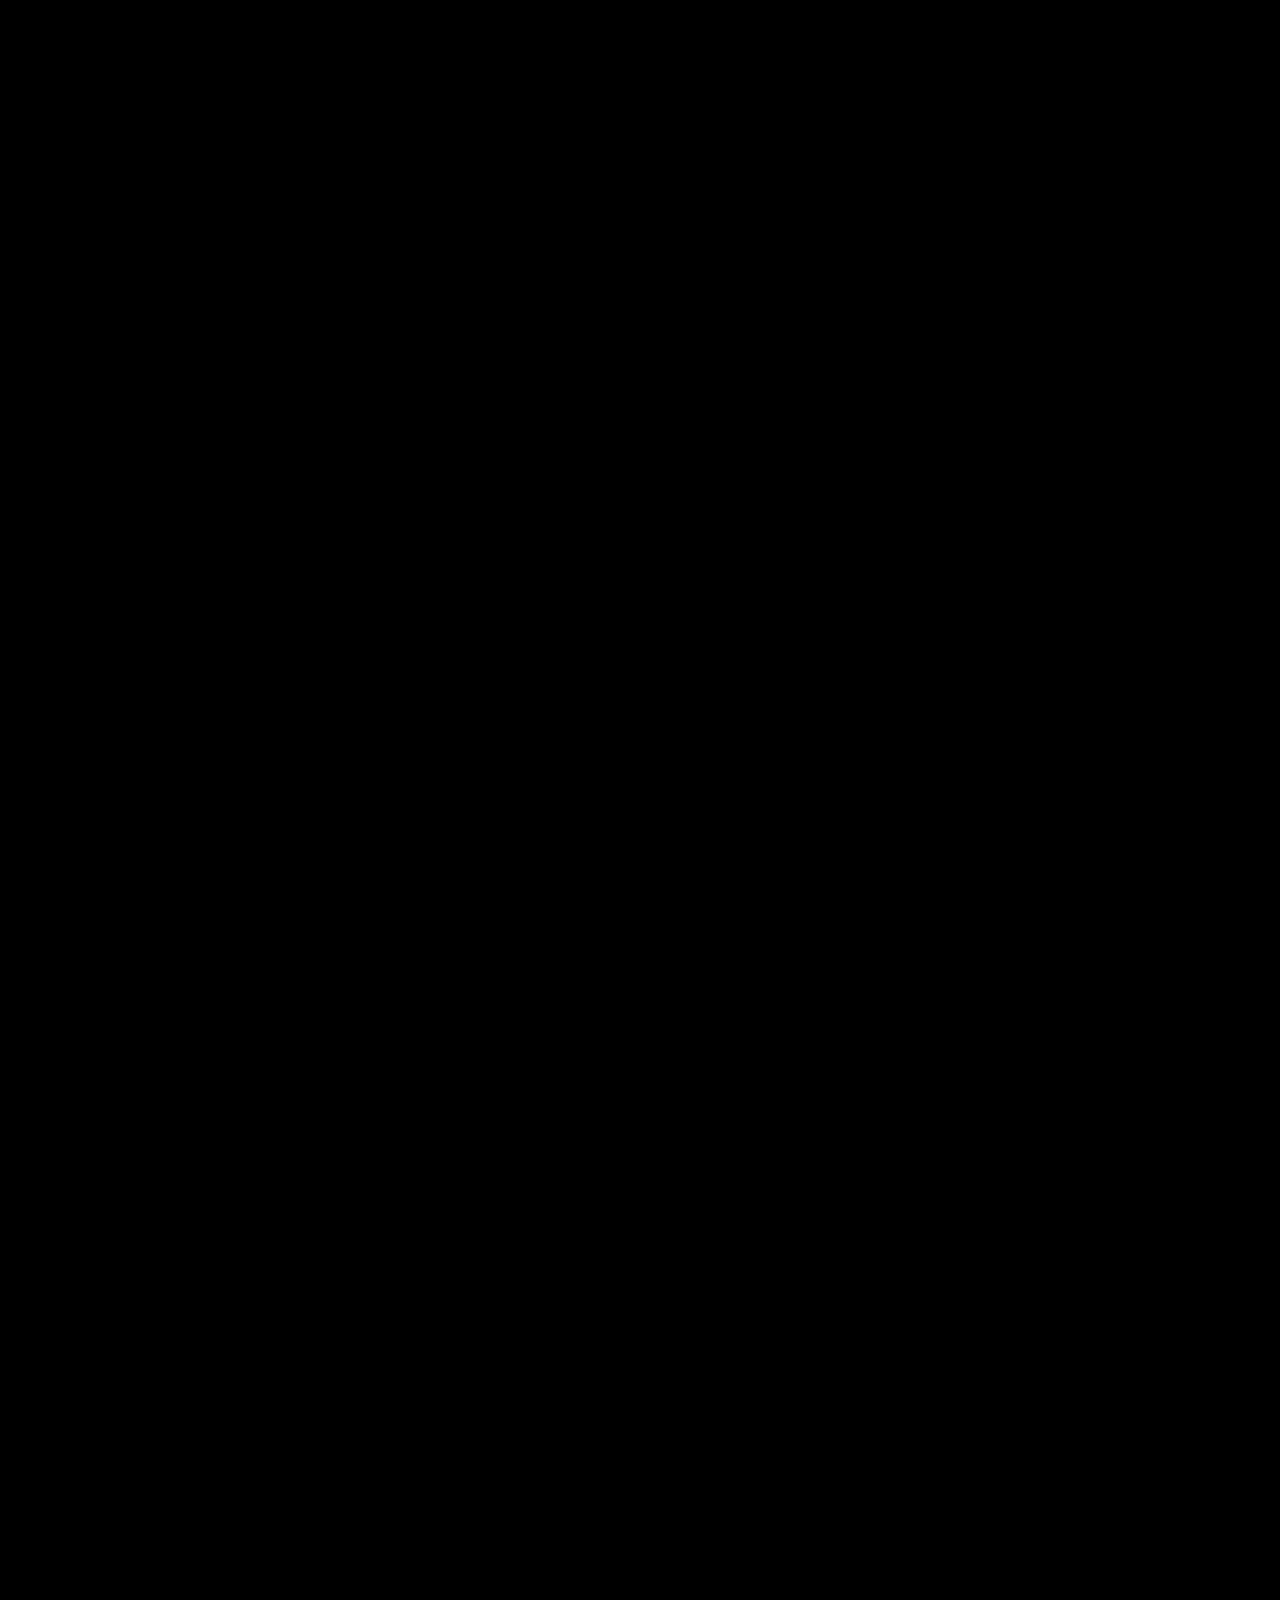
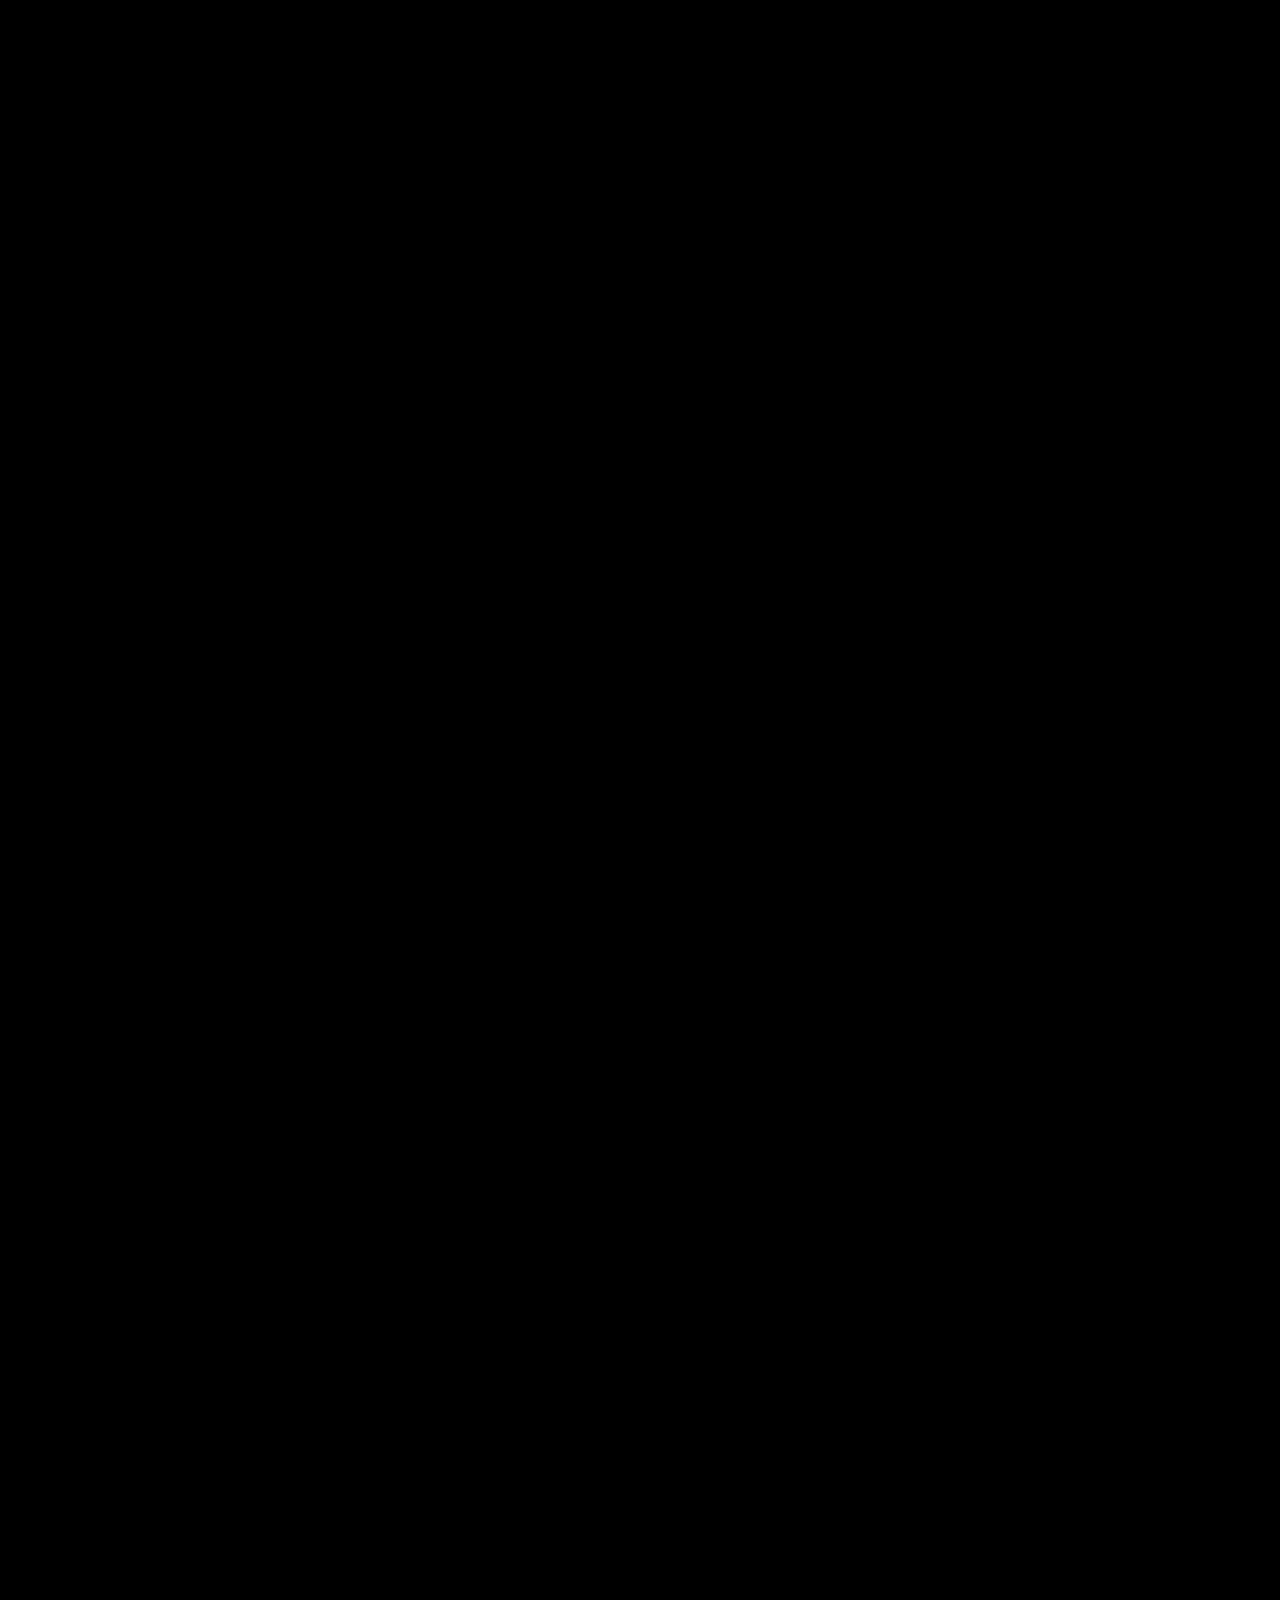
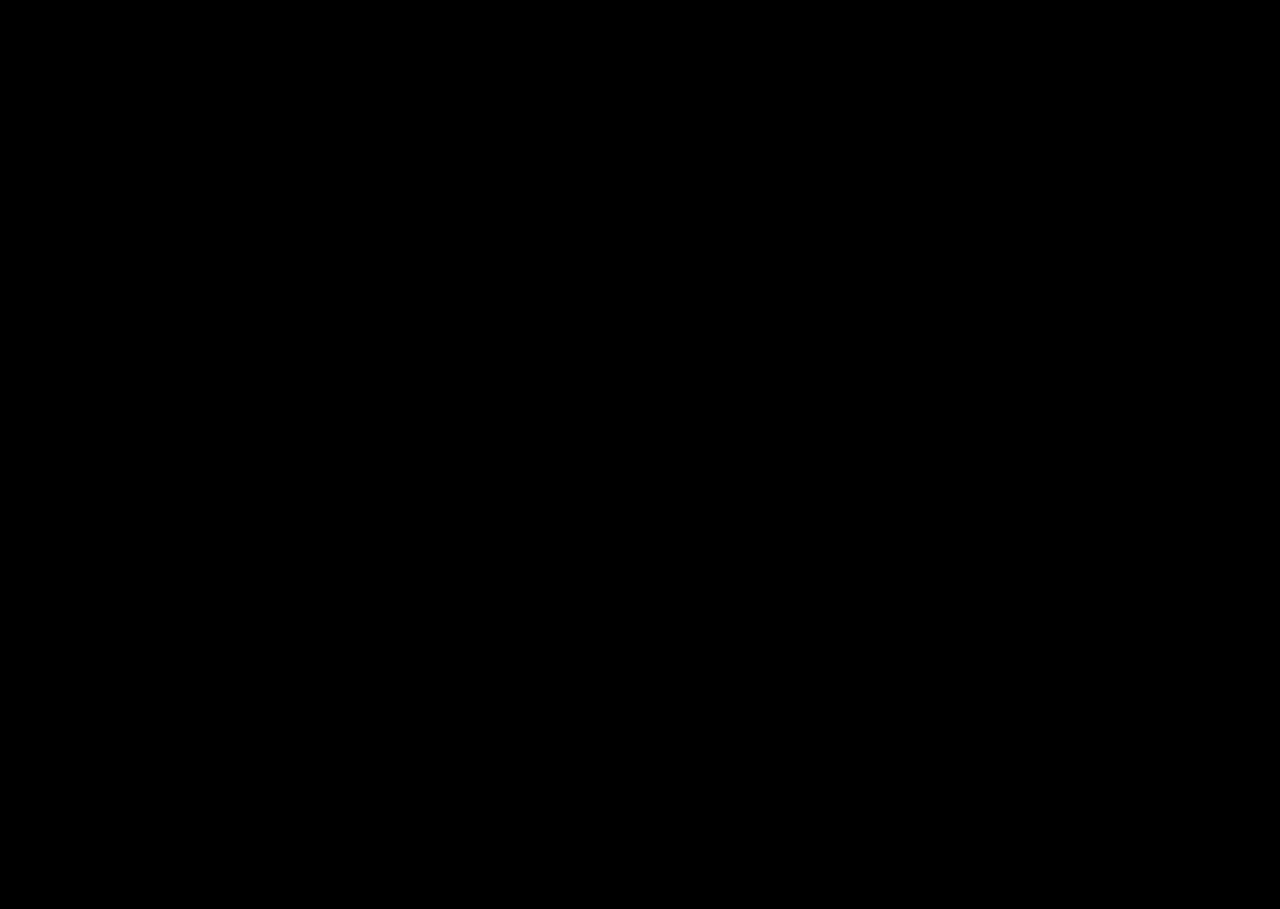
==== commit f86350b7: "Add files via upload" ====
--- a/index.html
+++ b/index.html
@@ -1,5 +1,6 @@
 <!DOCTYPE html>
 <html>
+
 <head>
     <meta http-equiv="content-type" content="text/html; charset=utf-8">
     <meta name="apple-touch-fullscreen" content="yes">
@@ -58,576 +59,586 @@
 
 
 <body class="home">
-<div id="cursor"></div>
-
-<div class="wrapper">
-    <section class="intro">
-        <video width="1920" muted="" autoplay="" playsinline="">
+    <div id="cursor"></div>
+
+    <div class="wrapper">
+        <section class="intro">
+            <video width="1920" muted="" autoplay="" playsinline="">
             <source src="/mono-fs2.409b5c6e.mp4" type="video/mp4">
         </video>
-    </section>
-    <section class="about">
-        <textarea placeholder="Type your message… "></textarea>
-        <h1 class="about__title">
-            <span class="greet">hi</span>.<br>
-            <span class="are">i’m</span><br>
-            <span>adrian</span>.
-        </h1>
-        <div class="row">
-            <div class="col-xs-12 col-sm-8 col-md-7 col-lg-8">
-                <p class="about__introText">I’m a designer working on the Human Interface Team at Apple. My passion is to create emotional experiences at the intersection of art, design, and AI.</p>
-            </div>
-        </div>
-        <div class="row about__buttons">
-            <div class="col-xs-12 col-sm-12 col-md-12 col-lg-12">
-                <a href="#" class="btn btn--icon btn--hi"><span class="btn__icon">→</span><span class="btn__text"><span class="btn__text__main">say hi</span><span class="btn__text__sub">go back</span></span></a>
-                <a href="#" class="btn btn--snd"><span class="btn__text">send</span></a>
-            </div>
-        </div>
-    </section>
-
-    <div class="home-wrapper">
-    <div class="workgrid">
-        <div class="workgrid__item workgrid__item--1">
-            <a href="/mono.html">
-                <div class="workgrid__item__container">
-                    <div class="workgrid__item__title">
-                        mono characters
-                    </div>
-                    <div class="workgrid__item__content">
-                        <img src="/mono-characters.c7367b3c.png" alt="mono-characters">
-                    </div>
-                </div>
-            </a>
-        </div>
-        <div class="workgrid__item workgrid__item--2">
-            <a href="/experiments.html">
-                <div class="workgrid__item__container">
-                    <div class="workgrid__item__title">
-                        experiments
-                    </div>
-                    <div class="workgrid__item__content">
-                        <img src="/refraction.73a45cc3.jpg" alt="refraction">
-                    </div>
-                </div>
-            </a>
-        </div>
-        <div class="workgrid__item workgrid__item--3">
-            <div class="workgrid__item__container">
-                <div class="workgrid__item__content">
-                    <img src="/spec.ff6ecee5.png" alt="spec icon">
-                </div>
-            </div>
-        </div>
-
-        <div class="workgrid__item workgrid__item--4">
-            <div class="workgrid__item__container">
-                <div class="workgrid__item__content">
-                    <video width="616" height="516" autoplay="" muted="" loop="" playsinline="">
+        </section>
+        <section class="about">
+            <textarea placeholder="Type your message… "></textarea>
+            <h1 class="about__title">
+                <span class="greet">hi</span>.<br>
+                <span class="are">i’m</span><br>
+                <span>adrian</span>.
+            </h1>
+            <div class="row">
+                <div class="col-xs-12 col-sm-8 col-md-7 col-lg-8">
+                    <p class="about__introText">I’m a designer working on the Human Interface Team at Apple. My passion is to create emotional experiences at the intersection of art, design, and AI.</p>
+                </div>
+            </div>
+            <div class="row about__buttons">
+                <div class="col-xs-12 col-sm-12 col-md-12 col-lg-12">
+                    <a href="#" class="btn btn--icon btn--hi"><span class="btn__icon">→</span><span class="btn__text"><span class="btn__text__main">say hi</span><span class="btn__text__sub">go back</span></span></a>
+                    <a href="#" class="btn btn--snd"><span class="btn__text">send</span></a>
+                </div>
+            </div>
+        </section>
+
+        <div class="home-wrapper">
+            <div class="workgrid">
+                <div class="workgrid__item workgrid__item--1">
+                    <a href="/mono.html">
+                        <div class="workgrid__item__container">
+                            <div class="workgrid__item__title">
+                                mono characters
+                            </div>
+                            <div class="workgrid__item__content">
+                                <img src="/mono-characters.c7367b3c.png" alt="mono-characters">
+                            </div>
+                        </div>
+                    </a>
+                </div>
+                <div class="workgrid__item workgrid__item--2">
+                    <a href="/experiments.html">
+                        <div class="workgrid__item__container">
+                            <div class="workgrid__item__title">
+                                experiments
+                            </div>
+                            <div class="workgrid__item__content">
+                                <img src="/refraction.73a45cc3.jpg" alt="refraction">
+                            </div>
+                        </div>
+                    </a>
+                </div>
+                <div class="workgrid__item workgrid__item--3">
+                    <div class="workgrid__item__container">
+                        <div class="workgrid__item__content">
+                            <img src="/spec.ff6ecee5.png" alt="spec icon">
+                        </div>
+                    </div>
+                </div>
+
+                <div class="workgrid__item workgrid__item--4">
+                    <div class="workgrid__item__container">
+                        <div class="workgrid__item__content">
+                            <video width="616" height="516" autoplay="" muted="" loop="" playsinline="">
                         <source src="/apple-intro-alpha-h265.464e54a1.mov" type="video/quicktime">
                         <source src="/apple-intro-alpha-h265.debf2c34.webm" type="video/webm">
                     </video>
-                </div>
-            </div>
-        </div>
-
-        <div class="workgrid__item workgrid__item--5">
-            <a href="/experiments.html">
-                <div class="workgrid__item__container">
-                    <div class="workgrid__item__title">
-                        fabric wallpaper
-                    </div>
-                    <div class="workgrid__item__content">
-                        <img src="/clothwallpaper.43456fb4.jpg" alt="hand-crafted wallpapers">
-                    </div>
-                </div>
-            </a>
-        </div>
-
-
-        <div class="workgrid__item workgrid__item--6">
-            <a href="/lens.html">
-                <div class="workgrid__item__container">
-                    <div class="workgrid__item__title">
-                        google lens
-                    </div>
-                    <div class="workgrid__item__content">
-                        <img src="/lens.5e7db7d2.jpg" alt="google lens">
-                    </div>
-                </div>
-            </a>
-        </div>
-
-        <div class="workgrid__item workgrid__item--7">
-            <a href="/bttf.html">
-                <div class="workgrid__item__container">
-                    <div class="workgrid__item__title">
-                        Time Experiment
-                    </div>
-                    <div class="workgrid__item__content">
-                        <video autoplay="" muted="" loop="" playsinline="">
+                        </div>
+                    </div>
+                </div>
+
+                <div class="workgrid__item workgrid__item--5">
+                    <a href="/experiments.html">
+                        <div class="workgrid__item__container">
+                            <div class="workgrid__item__title">
+                                fabric wallpaper
+                            </div>
+                            <div class="workgrid__item__content">
+                                <img src="/clothwallpaper.43456fb4.jpg" alt="hand-crafted wallpapers">
+                            </div>
+                        </div>
+                    </a>
+                </div>
+
+
+                <div class="workgrid__item workgrid__item--6">
+                    <a href="/lens.html">
+                        <div class="workgrid__item__container">
+                            <div class="workgrid__item__title">
+                                google lens
+                            </div>
+                            <div class="workgrid__item__content">
+                                <img src="/lens.5e7db7d2.jpg" alt="google lens">
+                            </div>
+                        </div>
+                    </a>
+                </div>
+
+                <div class="workgrid__item workgrid__item--7">
+                    <a href="/bttf.html">
+                        <div class="workgrid__item__container">
+                            <div class="workgrid__item__title">
+                                Time Experiment
+                            </div>
+                            <div class="workgrid__item__content">
+                                <video autoplay="" muted="" loop="" playsinline="">
                             <source src="/delorean.e4091e1d.mov" type="video/quicktime">
                             <source src="/delorean.ae037414.webm" type="video/webm">
                         </video>
-                    </div>
-                </div>
-            </a>
-        </div>
-
-        <div class="workgrid__item workgrid__item--8">
-            <a href="/mono.html">
-                <div class="workgrid__item__container">
-                    <div class="workgrid__item__title">
-                        mono studio<br>
-                        brand design
-                    </div>
-                    <div class="workgrid__item__content">
-                        <video width="804" height="664" autoplay="" playsinline="" muted="" loop="">
+                            </div>
+                        </div>
+                    </a>
+                </div>
+
+                <div class="workgrid__item workgrid__item--8">
+                    <a href="/mono.html">
+                        <div class="workgrid__item__container">
+                            <div class="workgrid__item__title">
+                                mono studio<br> brand design
+                            </div>
+                            <div class="workgrid__item__content">
+                                <video width="804" height="664" autoplay="" playsinline="" muted="" loop="">
                             <source src="/m.0d91848a.mov" type="video/quicktime">
                             <source src="/m.8adf431d.webm" type="video/webm">
                         </video>
-                    </div>
-                </div>
-            </a>
-        </div>
-
-        <div class="workgrid__item workgrid__item--9">
-            <a href="/nga.html">
-                <div class="workgrid__item__container">
-                    <div class="workgrid__item__title">
-                        next generation<br>assistant
-                    </div>
-                    <div class="workgrid__item__content">
-                        <img src="/nga-closeup2.8499a9ba.png" alt="nga">
-                    </div>
-                </div>
-            </a>
-        </div>
-
-        <div class="workgrid__item workgrid__item--10">
-            <div class="workgrid__item__container">
-                <div class="workgrid__item__content">
-                    <img src="/googlecloth.da5da612.jpg" alt="valyrian">
-                </div>
-            </div>
-        </div>
-
-        <div class="workgrid__item workgrid__item--11">
-            <div class="workgrid__item__container">
-                <div class="workgrid__item__content">
-                    <video width="308" height="258" autoplay="" playsinline="" muted="" loop="">
+                            </div>
+                        </div>
+                    </a>
+                </div>
+
+                <div class="workgrid__item workgrid__item--9">
+                    <a href="/nga.html">
+                        <div class="workgrid__item__container">
+                            <div class="workgrid__item__title">
+                                next generation<br>assistant
+                            </div>
+                            <div class="workgrid__item__content">
+                                <img src="/nga-closeup2.8499a9ba.png" alt="nga">
+                            </div>
+                        </div>
+                    </a>
+                </div>
+
+                <div class="workgrid__item workgrid__item--10">
+                    <div class="workgrid__item__container">
+                        <div class="workgrid__item__content">
+                            <img src="/googlecloth.da5da612.jpg" alt="valyrian">
+                        </div>
+                    </div>
+                </div>
+
+                <div class="workgrid__item workgrid__item--11">
+                    <div class="workgrid__item__container">
+                        <div class="workgrid__item__content">
+                            <video width="308" height="258" autoplay="" playsinline="" muted="" loop="">
                         <source src="/ambient.47f3fbbc.mov" type="video/quicktime">
                         <source src="/ambient.c1027bf9.webm" type="video/webm">
                     </video>
-                </div>
-            </div>
-        </div>
-
-        <div class="workgrid__item workgrid__item--12">
-            <div class="workgrid__item__container">
-                <div class="workgrid__item__content">
-                    <img src="/one.4b65c450.png" alt="one">
-                </div>
-            </div>
-        </div>
-
-        <div class="workgrid__item workgrid__item--13">
-            <a href="/mindful.html">
-                <div class="workgrid__item__container">
-                    <div class="workgrid__item__title">
-                        mindful editor
-                    </div>
-                    <div class="workgrid__item__content">
-                        <video width="800" height="600" autoplay="" playsinline="" muted="" loop="">
+                        </div>
+                    </div>
+                </div>
+
+                <div class="workgrid__item workgrid__item--12">
+                    <div class="workgrid__item__container">
+                        <div class="workgrid__item__content">
+                            <img src="/one.4b65c450.png" alt="one">
+                        </div>
+                    </div>
+                </div>
+
+                <div class="workgrid__item workgrid__item--13">
+                    <a href="/mindful.html">
+                        <div class="workgrid__item__container">
+                            <div class="workgrid__item__title">
+                                mindful editor
+                            </div>
+                            <div class="workgrid__item__content">
+                                <video width="800" height="600" autoplay="" playsinline="" muted="" loop="">
                             <source src="/mindful-transparent.46ed2198.webm" type="video/webm">
                             <source src="/mindful-transparent.baa8cbef.mov" type="video/quicktime">
                         </video>
-                    </div>
-                </div>
-            </a>
-        </div>
-
-        <div class="workgrid__item workgrid__item--14">
-            <div class="workgrid__item__container">
-                <div class="workgrid__item__content">
-                    <img src="/32.cf6573d8.png" alt="number 32">
-                </div>
-            </div>
-        </div>
-
-        <div class="workgrid__item workgrid__item--watchface  workgrid__item--15">
-            <a href="javascript:void(0)">
-                <div class="workgrid__item__container">
-                    <div class="workgrid__item__title">
-                        google watch<br>concept (soon)
-                    </div>
-                    <div class="workgrid__item__content">
-                        <video width="308" height="258" autoplay="" playsinline="" muted="" loop="">
+                            </div>
+                        </div>
+                    </a>
+                </div>
+
+                <div class="workgrid__item workgrid__item--14">
+                    <div class="workgrid__item__container">
+                        <div class="workgrid__item__content">
+                            <img src="/32.cf6573d8.png" alt="number 32">
+                        </div>
+                    </div>
+                </div>
+
+                <div class="workgrid__item workgrid__item--watchface  workgrid__item--15">
+                    <a href="javascript:void(0)">
+                        <div class="workgrid__item__container">
+                            <div class="workgrid__item__title">
+                                google watch<br>concept (soon)
+                            </div>
+                            <div class="workgrid__item__content">
+                                <video width="308" height="258" autoplay="" playsinline="" muted="" loop="">
                             <source src="/watchface.2187b0f2.mov" type="video/quicktime">
                             <source src="/watchface.924c1a15.webm" type="video/webm">
                         </video>
-                    </div>
-                </div>
-            </a>
+                            </div>
+                        </div>
+                    </a>
+                </div>
+
+                <div class="workgrid__item workgrid__item--16">
+                    <a href="javascript:void(0)">
+                        <div class="workgrid__item__container">
+                            <div class="workgrid__item__title">
+                                ai expression (coming soon)
+                            </div>
+                            <div class="workgrid__item__content">
+                                <img src="/sauce.b29015ba.png" alt="glowing sauce">
+                            </div>
+                        </div>
+                    </a>
+                </div>
+                <div class="workgrid__item workgrid__item--17">
+                    <a href="/homehub.html">
+                        <div class="workgrid__item__container">
+                            <div class="workgrid__item__title">
+                                google<br>home hub
+                            </div>
+                            <div class="workgrid__item__content">
+                                <img src="/homehub.e1123264.png" alt="homehub">
+                            </div>
+                        </div>
+                    </a>
+                </div>
+            </div>
         </div>
-
-        <div class="workgrid__item workgrid__item--16">
-            <a href="javascript:void(0)">
-                <div class="workgrid__item__container">
-                    <div class="workgrid__item__title">
-                        ai expression (coming soon)
-                    </div>
-                    <div class="workgrid__item__content">
-                        <img src="/sauce.b29015ba.png" alt="glowing sauce">
-                    </div>
-                </div>
-            </a>
-        </div>
-        <div class="workgrid__item workgrid__item--17">
-            <a href="/homehub.html">
-                <div class="workgrid__item__container">
-                    <div class="workgrid__item__title">
-                        google<br>home hub
-                    </div>
-                    <div class="workgrid__item__content">
-                        <img src="/homehub.e1123264.png" alt="homehub">
-                    </div>
-                </div>
-            </a>
-        </div>
-    </div>
-    </div>
-    <section class="words">
-        <h1>
-            Write
-        </h1>
-        <div class="row">
-            <div class="col-xs-12 col-sm-8 col-md-7 col-lg-8">
-                <p>
-                    Writing is an essential part of my process. My essays were featured on FastCompany, TNW, Smashing Magazine, and Medium. You can find some of my latest writing below.
-                </p>
-            </div>
-        </div>
-        <div class="words__carousel">
-            <div class="words__carousel__content">
-                <ul class="row words__samples">
-                    <li class="col-xs-4 col-sm-4 col-md-4 col-lg-4 words__samples__item">
-                        <a target="_blank" href="https://medium.com/s/story/from-clockworks-to-computers-on-our-wrists-11a709a20000">
-                            <figure>
-                                <div class="tile tile--center tile--hover tile--4to3">
-                                    <div class="tile__content">
-                                        <img src="/icon-clock.0dea988d.png" alt="clock">
-                                    </div>
-                                </div>
-                                <figcaption>How Apple beat Swiss watchmakers at their own game</figcaption>
-                            </figure>
-                        </a>
-                    </li>
-                    <li class="col-xs-4 col-sm-4 col-md-4 col-lg-4 words__samples__item">
-                        <a href="blog/my-chatbot-is-dead-·-why-yours-should-probably-be-too/">
-                            <figure>
-                                <div class="tile tile--center tile--hover tile--4to3">
-                                    <div class="tile__content">
-                                        <img src="/icon-meaningful-motion.2989e940.png" alt="motion icon">
-                                    </div>
-                                </div>
-                                <figcaption>My chatbot is dead</figcaption>
-                            </figure>
-                        </a>
-                    </li>
-                    <li class="col-xs-4 col-sm-4 col-md-4 col-lg-4 words__samples__item">
-                        <a target="_blank" href="https://medium.com/s/story/the-rise-of-anti-notifications-6c92e355612b">
-                            <figure>
-                                <div class="tile tile--center tile--hover tile--4to3">
-                                    <div class="tile__content">
-                                        <img src="/icon-notification.c1bb23cf.png" alt="notification icon">
-                                    </div>
-                                </div>
-                                <figcaption>The rise of Anti-notifications</figcaption>
-                            </figure>
+        <section class="words">
+            <h1>
+                Write
+            </h1>
+            <div class="row">
+                <div class="col-xs-12 col-sm-8 col-md-7 col-lg-8">
+                    <p>
+                        Writing is an essential part of my process. My essays were featured on FastCompany, TNW, Smashing Magazine, and Medium. You can find some of my latest writing below.
+                    </p>
+                </div>
+            </div>
+            <div class="words__carousel">
+                <div class="words__carousel__content">
+                    <ul class="row words__samples">
+                        <li class="col-xs-4 col-sm-4 col-md-4 col-lg-4 words__samples__item">
+                            <a target="_blank" href="https://medium.com/s/story/from-clockworks-to-computers-on-our-wrists-11a709a20000">
+                                <figure>
+                                    <div class="tile tile--center tile--hover tile--4to3">
+                                        <div class="tile__content">
+                                            <img src="/icon-clock.0dea988d.png" alt="clock">
+                                        </div>
+                                    </div>
+                                    <figcaption>How Apple beat Swiss watchmakers at their own game</figcaption>
+                                </figure>
+                            </a>
+                        </li>
+                        <li class="col-xs-4 col-sm-4 col-md-4 col-lg-4 words__samples__item">
+                            <a href="blog/my-chatbot-is-dead-·-why-yours-should-probably-be-too/">
+                                <figure>
+                                    <div class="tile tile--center tile--hover tile--4to3">
+                                        <div class="tile__content">
+                                            <img src="/icon-meaningful-motion.2989e940.png" alt="motion icon">
+                                        </div>
+                                    </div>
+                                    <figcaption>My chatbot is dead</figcaption>
+                                </figure>
+                            </a>
+                        </li>
+                        <li class="col-xs-4 col-sm-4 col-md-4 col-lg-4 words__samples__item">
+                            <a target="_blank" href="https://medium.com/s/story/the-rise-of-anti-notifications-6c92e355612b">
+                                <figure>
+                                    <div class="tile tile--center tile--hover tile--4to3">
+                                        <div class="tile__content">
+                                            <img src="/icon-notification.c1bb23cf.png" alt="notification icon">
+                                        </div>
+                                    </div>
+                                    <figcaption>The rise of Anti-notifications</figcaption>
+                                </figure>
+                            </a>
+                        </li>
+                    </ul>
+                </div>
+            </div>
+
+            <div class="words__drawer">
+                <ul class="words__extended">
+                    <li>
+                        <a target="_blank" href="blog/the-power-of-unfinished/">
+                            <dl>
+                                <dt>The Power of Unfinished (10 min)</dt>
+                                <dd>How to get more done, uplevel your craft</dd>
+                            </dl>
+                        </a>
+                    </li>
+                    <li>
+                        <a target="_blank" href="blog/framer-is-dead/">
+                            <dl>
+                                <dt>Framer is dead (8 min)</dt>
+                                <dd>A love letter to my design tool of choice</dd>
+                            </dl>
+                        </a>
+                    </li>
+                    <li>
+                        <a target="_blank" href="https://www.smashingmagazine.com/2013/10/smart-transitions-in-user-experience-design/">
+                            <dl>
+                                <dt>Meaningful motion in design (10 min)</dt>
+                                <dd>The small details that make up great interfaces</dd>
+                            </dl>
+                        </a>
+                    </li>
+                    <li>
+                        <a target="_blank" href="https://uxdesign.cc/via-negativa-4bb536f235d5">
+                            <dl>
+                                <dt>The loss of micro-privacy (18 min)</dt>
+                                <dd>How small design changes re-wrote human interaction</dd>
+                            </dl>
+                        </a>
+                    </li>
+                    <li>
+                        <a target="_blank" href="https://uxdesign.cc/via-negativa-4bb536f235d5">
+                            <dl>
+                                <dt>Via Negativa (18 min)</dt>
+                                <dd>Design through elimination</dd>
+                            </dl>
+                        </a>
+                    </li>
+                    <li>
+                        <a target="_blank" href="https://uxdesign.cc/why-small-teams-win-b607cb03db11">
+                            <dl>
+                                <dt>Why small teams win (7 min)</dt>
+                                <dd>Scaling meaning before scaling teams</dd>
+                            </dl>
+                        </a>
+                    </li>
+                    <li>
+                        <a target="_blank" href="https://medium.com/swlh/the-vicious-circle-of-mediocre-work-c15e98a30798">
+                            <dl>
+                                <dt>The vicious circle of mediocre work (7 min)</dt>
+                                <dd>How to create better work</dd>
+                            </dl>
+                        </a>
+                    </li>
+                    <li>
+                        <a target="_blank" href="https://uxdesign.cc/what-designers-can-learn-from-the-iphone-x-2b6f866443f3">
+                            <dl>
+                                <dt>What designers can learn from iPhone X (10 min)</dt>
+                                <dd>Thoughts on the flagship device</dd>
+                            </dl>
+                        </a>
+                    </li>
+                    <li>
+                        <a target="_blank" href="https://uxdesign.cc/skeuomorphism-in-conversational-design-6ff9aea98829">
+                            <dl>
+                                <dt>Skeuomorphism In Conversational Design (12 min)</dt>
+                                <dd>Why voice interfaces are just another form of skeuomorphism</dd>
+                            </dl>
+                        </a>
+                    </li>
+                    <li>
+                        <a target="_blank" href="https://uxdesign.cc/taking-responsibility-for-the-things-you-launch-149326166e7">
+                            <dl>
+                                <dt>Taking responsibility for the things you launch (5 min)</dt>
+                                <dd>Why voice interfaces are just another form of skeuomorphism</dd>
+                            </dl>
+                        </a>
+                    </li>
+                    <li>
+                        <a target="_blank" href="https://medium.com/google-design/stop-talking-start-listening-7a555ec8ebb1">
+                            <dl>
+                                <dt>Stop talking, start listening (6 min)</dt>
+                                <dd>The main reason some designers excel in their craft</dd>
+                            </dl>
+                        </a>
+                    </li>
+                    <li>
+                        <a target="_blank" href="https://uxdesign.cc/caveats-of-motion-in-design-9ce624c5fdf5">
+                            <dl>
+                                <dt>Caveats of motion design (7 min)</dt>
+                                <dd>The power of focusing on individual moments</dd>
+                            </dl>
+                        </a>
+                    </li>
+                    <li>
+                        <a target="_blank" href="https://uxplanet.org/introducing-mindful-f424745544e8">
+                            <dl>
+                                <dt>Introducing Mindful (4 min)</dt>
+                                <dd>The notepad that follows you throughout your day</dd>
+                            </dl>
+                        </a>
+                    </li>
+                    <li>
+                        <a target="_blank" href="https://uxdesign.cc/my-website-is-now-conversational-here-is-what-i-learned-7e943cc6ace0">
+                            <dl>
+                                <dt>Technical and social challenges of conversational design (15 min)</dt>
+                                <dd>Insights from turning my website into a chat bot</dd>
+                            </dl>
+                        </a>
+                    </li>
+                    <li>
+                        <a target="_blank" href="https://medium.com/swlh/the-illusion-of-time-8f321fa2f191?source=your_stories_page---------------------------">
+                            <dl>
+                                <dt>The Illusion of Time (12 min)</dt>
+                                <dd>How to slowdown and accelerate time in UX design</dd>
+                            </dl>
                         </a>
                     </li>
                 </ul>
             </div>
-        </div>
-
-        <div class="words__drawer">
-            <ul class="words__extended">
-                <li>
-                    <a target="_blank" href="blog/the-power-of-unfinished/">
-                        <dl>
-                            <dt>The Power of Unfinished (10 min)</dt>
-                            <dd>How to get more done, uplevel your craft</dd>
-                        </dl>
-                    </a>
-                </li>
-                <li>
-                    <a target="_blank" href="blog/framer-is-dead/">
-                        <dl>
-                            <dt>Framer is dead (8 min)</dt>
-                            <dd>A love letter to my design tool of choice</dd>
-                        </dl>
-                    </a>
-                </li>
-                <li>
-                    <a target="_blank" href="https://www.smashingmagazine.com/2013/10/smart-transitions-in-user-experience-design/">
-                        <dl>
-                            <dt>Meaningful motion in design (10 min)</dt>
-                            <dd>The small details that make up great interfaces</dd>
-                        </dl>
-                    </a>
-                </li>
-                <li>
-                    <a target="_blank" href="https://uxdesign.cc/via-negativa-4bb536f235d5">
-                        <dl>
-                            <dt>The loss of micro-privacy (18 min)</dt>
-                            <dd>How small design changes re-wrote human interaction</dd>
-                        </dl>
-                    </a>
-                </li>
-                <li>
-                    <a target="_blank" href="https://uxdesign.cc/via-negativa-4bb536f235d5">
-                        <dl>
-                            <dt>Via Negativa (18 min)</dt>
-                            <dd>Design through elimination</dd>
-                        </dl>
-                    </a>
-                </li>
-                <li>
-                    <a target="_blank" href="https://uxdesign.cc/why-small-teams-win-b607cb03db11">
-                        <dl>
-                            <dt>Why small teams win (7 min)</dt>
-                            <dd>Scaling meaning before scaling teams</dd>
-                        </dl>
-                    </a>
-                </li>
-                <li>
-                    <a target="_blank" href="https://medium.com/swlh/the-vicious-circle-of-mediocre-work-c15e98a30798">
-                    <dl>
-                        <dt>The vicious circle of mediocre work (7 min)</dt>
-                        <dd>How to create better work</dd>
-                    </dl>
-                </a></li>
-                <li>
-                    <a target="_blank" href="https://uxdesign.cc/what-designers-can-learn-from-the-iphone-x-2b6f866443f3">
-                    <dl>
-                        <dt>What designers can learn from iPhone X (10 min)</dt>
-                        <dd>Thoughts on the flagship device</dd>
-                    </dl>
-                </a></li>
-                <li>
-                    <a target="_blank" href="https://uxdesign.cc/skeuomorphism-in-conversational-design-6ff9aea98829">
-                    <dl>
-                        <dt>Skeuomorphism In Conversational Design (12 min)</dt>
-                        <dd>Why voice interfaces are just another form of skeuomorphism</dd>
-                    </dl>
-                </a></li>
-                <li>
-                    <a target="_blank" href="https://uxdesign.cc/taking-responsibility-for-the-things-you-launch-149326166e7">
-                    <dl>
-                        <dt>Taking responsibility for the things you launch (5 min)</dt>
-                        <dd>Why voice interfaces are just another form of skeuomorphism</dd>
-                    </dl>
-                </a></li>
-                <li>
-                    <a target="_blank" href="https://medium.com/google-design/stop-talking-start-listening-7a555ec8ebb1">
-                    <dl>
-                        <dt>Stop talking, start listening (6 min)</dt>
-                        <dd>The main reason some designers excel in their craft</dd>
-                    </dl>
-                </a></li>
-                <li>
-                    <a target="_blank" href="https://uxdesign.cc/caveats-of-motion-in-design-9ce624c5fdf5">
-                    <dl>
-                        <dt>Caveats of motion design (7 min)</dt>
-                        <dd>The power of focusing on individual moments</dd>
-                    </dl>
-                </a></li>
-                <li>
-                    <a target="_blank" href="https://uxplanet.org/introducing-mindful-f424745544e8">
-                    <dl>
-                        <dt>Introducing Mindful (4 min)</dt>
-                        <dd>The notepad that follows you throughout your day</dd>
-                    </dl>
-                </a></li>
-                <li>
-                    <a target="_blank" href="https://uxdesign.cc/my-website-is-now-conversational-here-is-what-i-learned-7e943cc6ace0">
-                    <dl>
-                        <dt>Technical and social challenges of conversational design (15 min)</dt>
-                        <dd>Insights from turning my website into a chat bot</dd>
-                    </dl>
-                </a></li>
-                <li>
-                    <a target="_blank" href="https://medium.com/swlh/the-illusion-of-time-8f321fa2f191?source=your_stories_page---------------------------">
-                    <dl>
-                        <dt>The Illusion of Time (12 min)</dt>
-                        <dd>How to slowdown and accelerate time in UX design</dd>
-                    </dl>
-                </a></li>
-            </ul>
-        </div>
-    </section>
-
-
-    <section class="play">
-        <a class="fab">
+        </section>
+
+
+        <section class="play">
+            <a class="fab">
             <img src="/icon-plus.88aadf8a.png" alt="more">
         </a>
-        <div class="play__container">
-            <img class="play__visual" src="/hand-ls.cda2801e.jpg" alt="phone image">
-            <div class="play__content">
-                <h1>
-                    Play
-                </h1>
-                <div class="row">
-                    <div class="col-xs-12 col-sm-6 col-md-6 col-lg-6">
-                        <p>I’m driven by curiosity, mixing analog and digital media to develop novel visual expressions for wallpapers and my work on AI based systems.</p>
-                    </div>
-                </div>
-                <div class="row">
-                    <div class="col-xs-12 col-sm-10 col-md-6 col-lg-6">
-                        <a href="/experiments.html" class="btn btn--margin">→ explore</a>
-                    </div>
-                </div>
-            </div>
-        </div>
-    </section>
-
-    <section class="speaking">
-        <h1>
-            Speak
-        </h1>
-        <div class="row">
-            <div class="col-xs-12 col-sm-10 col-md-8 col-lg-8">
-                <p>I’m passionate about sharing knowledge and meeting new people. I've had the opportunity to share ideas at various events around the globe.</p>
-            </div>
-        </div>
-        <ul class="row engagement-list">
-            <li class="col-xs-12 col-sm-10 col-md-6 col-lg-6 engagement-list__item">
-                <a href="https://2018.uxlondon.com/speakers/adrian-zumbrunnen">
-                <figure class="row">
-                    <div class="col-xs-4 col-sm-2 col-md-4 col-lg-4">
-                        <div class="tile tile--4to3 tile--hover tile--center">
-                            <div class="tile__content">
-                                <img class="speaking__figure__image" src="/icon-messaging.76dbb284.png" alt="messaging icon">
-                            </div>
-                        </div>
-                    </div>
-                    <figcaption class="col-xs-8 col-sm-8 col-md-8 col-lg-8">
-                        <dl>
-                            <dt>Conversational UI</dt>
-                            <dd>UX Tokyo, Awwwards</dd>
-                        </dl>
-                    </figcaption>
-                </figure>
-                </a>
-            </li>
-            <li class="col-xs-12 col-sm-10 col-md-6 col-lg-6 engagement-list__item">
-                <a target="_blank" href="https://www.youtube.com/watch?v=hIDt-MTRhAs">
-                    <figure class="row">
-                        <div class="col-xs-4 col-sm-2 col-md-4 col-lg-4">
-                            <div class="tile tile--4to3 tile--hover  tile--center">
-                                <div class="tile__content">
-                                    <img class="speaking__figure__image" src="/icon-focus.dfa78b10.png" alt="focus icon">
+            <div class="play__container">
+                <img class="play__visual" src="/hand-ls.cda2801e.jpg" alt="phone image">
+                <div class="play__content">
+                    <h1>
+                        Play
+                    </h1>
+                    <div class="row">
+                        <div class="col-xs-12 col-sm-6 col-md-6 col-lg-6">
+                            <p>I’m driven by curiosity, mixing analog and digital media to develop novel visual expressions for wallpapers and my work on AI based systems.</p>
+                        </div>
+                    </div>
+                    <div class="row">
+                        <div class="col-xs-12 col-sm-10 col-md-6 col-lg-6">
+                            <a href="/experiments.html" class="btn btn--margin">→ explore</a>
+                        </div>
+                    </div>
+                </div>
+            </div>
+        </section>
+
+        <section class="speaking">
+            <h1>
+                Speak
+            </h1>
+            <div class="row">
+                <div class="col-xs-12 col-sm-10 col-md-8 col-lg-8">
+                    <p>I’m passionate about sharing knowledge and meeting new people. I've had the opportunity to share ideas at various events around the globe.</p>
+                </div>
+            </div>
+            <ul class="row engagement-list">
+                <li class="col-xs-12 col-sm-10 col-md-6 col-lg-6 engagement-list__item">
+                    <a href="https://2018.uxlondon.com/speakers/adrian-zumbrunnen">
+                        <figure class="row">
+                            <div class="col-xs-4 col-sm-2 col-md-4 col-lg-4">
+                                <div class="tile tile--4to3 tile--hover tile--center">
+                                    <div class="tile__content">
+                                        <img class="speaking__figure__image" src="/icon-messaging.76dbb284.png" alt="messaging icon">
+                                    </div>
                                 </div>
                             </div>
-                        </div>
-                        <figcaption class="col-xs-8 col-sm-8 col-md-8 col-lg-8">
-                            <dl>
-                                <dt>Designing for attention</dt>
-                                <dd>Wix Tel-Aviv, UX Salon</dd>
-                            </dl>
-                        </figcaption>
-                    </figure>
-                </a>
-            </li>
-            <li class="col-xs-12 col-sm-10 col-md-6 col-lg-6 engagement-list__item">
-                <a target="_blank" href="https://www.apprela.com/index.php/2016/11/18/adrian-zumbrunnen-of-google-on-smart-transitions-in-ui-design/">
-                    <figure class="row">
-                        <div class="col-xs-4 col-sm-2 col-md-4 col-lg-4">
-                            <div class="tile tile--4to3 tile--hover tile--center">
-                                <div class="tile__content">
-                                    <img class="speaking__figure__image" src="/icon-motion.3479f6be.png">
+                            <figcaption class="col-xs-8 col-sm-8 col-md-8 col-lg-8">
+                                <dl>
+                                    <dt>Conversational UI</dt>
+                                    <dd>UX Tokyo, Awwwards</dd>
+                                </dl>
+                            </figcaption>
+                        </figure>
+                    </a>
+                </li>
+                <li class="col-xs-12 col-sm-10 col-md-6 col-lg-6 engagement-list__item">
+                    <a target="_blank" href="https://www.youtube.com/watch?v=hIDt-MTRhAs">
+                        <figure class="row">
+                            <div class="col-xs-4 col-sm-2 col-md-4 col-lg-4">
+                                <div class="tile tile--4to3 tile--hover  tile--center">
+                                    <div class="tile__content">
+                                        <img class="speaking__figure__image" src="/icon-focus.dfa78b10.png" alt="focus icon">
+                                    </div>
                                 </div>
                             </div>
-                        </div>
-                        <figcaption class="col-xs-8 col-sm-8 col-md-8 col-lg-8">
-                            <dl>
-                                <dt>Meaningful Motion</dt>
-                                <dd>Amuse, Awwwards, Push</dd>
-                            </dl>
-                        </figcaption>
-                    </figure>
-                </a>
-            </li>
-            <li class="col-xs-12 col-sm-10 col-md-6 col-lg-6 engagement-list__item">
-                <a target="_blank" href="https://www.youtube.com/watch?v=h65yL5qknPg">
-                <figure class="row">
-                    <div class="col-xs-4 col-sm-2 col-md-4 col-lg-4">
-                        <div class="tile tile--4to3 tile--hover tile--center">
-                            <div class="tile__content">
-                                <img class="speaking__figure__image" src="/icon-choice.8019f907.png" alt="choice icon">
-                            </div>
-                        </div>
-                    </div>
-                    <figcaption class="col-xs-8 col-sm-8 col-md-8 col-lg-8">
-                        <dl>
-                            <dt>Designing choice</dt>
-                            <dd>Push 16, Amuse, Web Expo</dd>
-                        </dl>
-                    </figcaption>
-                </figure>
-                </a>
-            </li>
-            <li class="col-xs-12 col-sm-10 col-md-6 col-lg-6 engagement-list__item">
-                <a target="_blank" href="https://wordpress.tv/2014/10/22/adrian-zumbrunnen-rethinking-content-creation/">
-                <figure class="row">
-                    <div class="col-xs-4 col-sm-2 col-md-4 col-lg-4">
-                        <div class="tile tile--4to3 tile--hover tile--center">
-                            <div class="tile__content">
-                                <img class="speaking__figure__image" src="/icon-editing.f30feaf1.png" alt="editing icon">
-                            </div>
-                        </div>
-                    </div>
-                    <figcaption class="col-xs-8 col-sm-8 col-md-8 col-lg-8">
-                        <dl>
-                            <dt>Rethinking Content Creation</dt>
-                            <dd>Amuse, Awwwards</dd>
-                        </dl>
-                    </figcaption>
-                </figure>
-                </a>
-            </li>
-        </ul>
-    </section>
-    <section class="footer">
-    <div class="footer__content">
-        <div><span><a class="footer__home" href="/">⌂</a></span><span><a href="https://twitter.com/azumbrunnen_">twitter</a></span><a href="https://ch.linkedin.com/in/azumbrunnen">linkedIn</a>
-        </div>
-        <p>made in Zurich</p>
+                            <figcaption class="col-xs-8 col-sm-8 col-md-8 col-lg-8">
+                                <dl>
+                                    <dt>Designing for attention</dt>
+                                    <dd>Wix Tel-Aviv, UX Salon</dd>
+                                </dl>
+                            </figcaption>
+                        </figure>
+                    </a>
+                </li>
+                <li class="col-xs-12 col-sm-10 col-md-6 col-lg-6 engagement-list__item">
+                    <a target="_blank" href="https://www.apprela.com/index.php/2016/11/18/adrian-zumbrunnen-of-google-on-smart-transitions-in-ui-design/">
+                        <figure class="row">
+                            <div class="col-xs-4 col-sm-2 col-md-4 col-lg-4">
+                                <div class="tile tile--4to3 tile--hover tile--center">
+                                    <div class="tile__content">
+                                        <img class="speaking__figure__image" src="/icon-motion.3479f6be.png">
+                                    </div>
+                                </div>
+                            </div>
+                            <figcaption class="col-xs-8 col-sm-8 col-md-8 col-lg-8">
+                                <dl>
+                                    <dt>Meaningful Motion</dt>
+                                    <dd>Amuse, Awwwards, Push</dd>
+                                </dl>
+                            </figcaption>
+                        </figure>
+                    </a>
+                </li>
+                <li class="col-xs-12 col-sm-10 col-md-6 col-lg-6 engagement-list__item">
+                    <a target="_blank" href="https://www.youtube.com/watch?v=h65yL5qknPg">
+                        <figure class="row">
+                            <div class="col-xs-4 col-sm-2 col-md-4 col-lg-4">
+                                <div class="tile tile--4to3 tile--hover tile--center">
+                                    <div class="tile__content">
+                                        <img class="speaking__figure__image" src="/icon-choice.8019f907.png" alt="choice icon">
+                                    </div>
+                                </div>
+                            </div>
+                            <figcaption class="col-xs-8 col-sm-8 col-md-8 col-lg-8">
+                                <dl>
+                                    <dt>Designing choice</dt>
+                                    <dd>Push 16, Amuse, Web Expo</dd>
+                                </dl>
+                            </figcaption>
+                        </figure>
+                    </a>
+                </li>
+                <li class="col-xs-12 col-sm-10 col-md-6 col-lg-6 engagement-list__item">
+                    <a target="_blank" href="https://wordpress.tv/2014/10/22/adrian-zumbrunnen-rethinking-content-creation/">
+                        <figure class="row">
+                            <div class="col-xs-4 col-sm-2 col-md-4 col-lg-4">
+                                <div class="tile tile--4to3 tile--hover tile--center">
+                                    <div class="tile__content">
+                                        <img class="speaking__figure__image" src="/icon-editing.f30feaf1.png" alt="editing icon">
+                                    </div>
+                                </div>
+                            </div>
+                            <figcaption class="col-xs-8 col-sm-8 col-md-8 col-lg-8">
+                                <dl>
+                                    <dt>Rethinking Content Creation</dt>
+                                    <dd>Amuse, Awwwards</dd>
+                                </dl>
+                            </figcaption>
+                        </figure>
+                    </a>
+                </li>
+            </ul>
+        </section>
+        <section class="footer">
+            <div class="footer__content">
+                <div><span><a class="footer__home" href="/">⌂</a></span><span><a href="https://twitter.com/azumbrunnen_">twitter</a></span><a href="https://ch.linkedin.com/in/azumbrunnen">linkedIn</a>
+                </div>
+                <p>made in Zurich</p>
+            </div>
+        </section>
+        <script>
+            (function(i, s, o, g, r, a, m) {
+                i["GoogleAnalyticsObject"] = r;
+                i[r] = i[r] || function() {
+                    (i[r].q = i[r].q || []).push(arguments);
+                }, i[r].l = 1 * new Date();
+                a = s.createElement(o), m = s.getElementsByTagName(o)[0];
+                a.async = 1;
+                a.src = g;
+                m.parentNode.insertBefore(a, m);
+            })(window, document, "script", "//www.google-analytics.com/analytics.js", "ga");
+            ga("create", "UA-42460075-1", "azumbrunnen.me");
+            ga("send", "pageview");
+        </script>
+
     </div>
-</section>
-<script>(function(i, s, o, g, r, a, m) {
-    i["GoogleAnalyticsObject"] = r;
-    i[r] = i[r] || function() {
-        (i[r].q = i[r].q || []).push(arguments);
-    }, i[r].l = 1 * new Date();
-    a = s.createElement(o), m = s.getElementsByTagName(o)[0];
-    a.async = 1;
-    a.src = g;
-    m.parentNode.insertBefore(a, m);
-})(window, document, "script", "//www.google-analytics.com/analytics.js", "ga");
-ga("create", "UA-42460075-1", "azumbrunnen.me");
-ga("send", "pageview");
-
-</script>
-
-    </div>
-
-
-<script src="/homehub.3d214d75.js" defer=""></script>
-
-
-<script defer src="https://static.cloudflareinsights.com/beacon.min.js/v8c78df7c7c0f484497ecbca7046644da1771523124516" integrity="sha512-8DS7rgIrAmghBFwoOTujcf6D9rXvH8xm8JQ1Ja01h9QX8EzXldiszufYa4IFfKdLUKTTrnSFXLDkUEOTrZQ8Qg==" data-cf-beacon='{"version":"2024.11.0","token":"daf8309b6aef4bb7999c5c8d5664f1eb","r":1,"server_timing":{"name":{"cfCacheStatus":true,"cfEdge":true,"cfExtPri":true,"cfL4":true,"cfOrigin":true,"cfSpeedBrain":true},"location_startswith":null}}' crossorigin="anonymous"></script>
+
+
+    <script src="/homehub.3d214d75.js" defer=""></script>
+
+
+    <script defer src="https://static.cloudflareinsights.com/beacon.min.js/v8c78df7c7c0f484497ecbca7046644da1771523124516" integrity="sha512-8DS7rgIrAmghBFwoOTujcf6D9rXvH8xm8JQ1Ja01h9QX8EzXldiszufYa4IFfKdLUKTTrnSFXLDkUEOTrZQ8Qg==" data-cf-beacon='{"version":"2024.11.0","token":"daf8309b6aef4bb7999c5c8d5664f1eb","r":1,"server_timing":{"name":{"cfCacheStatus":true,"cfEdge":true,"cfExtPri":true,"cfL4":true,"cfOrigin":true,"cfSpeedBrain":true},"location_startswith":null}}'
+        crossorigin="anonymous"></script>
 </body>
-</html>
+
+</html>
--- a/index.b1276d39.css
+++ b/index.b1276d39.css
@@ -0,0 +1,3490 @@
+::-webkit-scrollbar-track-piece:start {
+    background: url("cursor.d7b3c4e1.png") repeat-y !important;
+}
+
+::-webkit-scrollbar-track-piece:end {
+    background: url("cursor.d7b3c4e1.png") repeat-y !important;
+}
+
+.videoWrapper {
+    height: 0;
+    padding-bottom: 56.25%;
+    position: relative;
+}
+
+.videoWrapper iframe {
+    width: 100%;
+    height: 100%;
+    position: absolute;
+    top: 0;
+    left: 0;
+}
+
+.workgrid__item:nth-child(1) {
+    grid-area: area-1;
+}
+
+.workgrid__item:nth-child(2) {
+    grid-area: area-2;
+}
+
+.workgrid__item:nth-child(3) {
+    grid-area: area-3;
+}
+
+.workgrid__item:nth-child(4) {
+    grid-area: area-4;
+}
+
+.workgrid__item:nth-child(5) {
+    grid-area: area-5;
+}
+
+.workgrid__item:nth-child(6) {
+    grid-area: area-6;
+}
+
+.workgrid__item:nth-child(7) {
+    grid-area: area-7;
+}
+
+.workgrid__item:nth-child(8) {
+    grid-area: area-8;
+}
+
+.workgrid__item:nth-child(9) {
+    grid-area: area-9;
+}
+
+.workgrid__item:nth-child(10) {
+    grid-area: area-10;
+}
+
+.workgrid__item:nth-child(11) {
+    grid-area: area-11;
+}
+
+.workgrid__item:nth-child(12) {
+    grid-area: area-12;
+}
+
+.workgrid__item:nth-child(13) {
+    grid-area: area-13;
+}
+
+.workgrid__item:nth-child(14) {
+    grid-area: area-14;
+}
+
+.workgrid__item:nth-child(15) {
+    grid-area: area-15;
+}
+
+.workgrid__item:nth-child(16) {
+    grid-area: area-16;
+}
+
+.workgrid__item:nth-child(17) {
+    grid-area: area-17;
+}
+
+.workgrid__item:nth-child(18) {
+    grid-area: area-18;
+}
+
+.workgrid__item:nth-child(19) {
+    grid-area: area-19;
+}
+
+.workgrid__item:nth-child(20) {
+    grid-area: area-20;
+}
+
+.workgrid__item:nth-child(21) {
+    grid-area: area-21;
+}
+
+.workgrid__item:nth-child(22) {
+    grid-area: area-22;
+}
+
+.workgrid__item:nth-child(23) {
+    grid-area: area-23;
+}
+
+.workgrid__item:nth-child(24) {
+    grid-area: area-24;
+}
+
+.workgrid__item:nth-child(25) {
+    grid-area: area-25;
+}
+
+.workgrid__item:nth-child(26) {
+    grid-area: area-26;
+}
+
+.workgrid__item:nth-child(27) {
+    grid-area: area-27;
+}
+
+.workgrid__item:nth-child(28) {
+    grid-area: area-28;
+}
+
+.workgrid__item:nth-child(29) {
+    grid-area: area-29;
+}
+
+.workgrid__item:nth-child(30) {
+    grid-area: area-30;
+}
+
+.workgrid {
+    grid-gap: .3rem;
+    grid-template-areas: "area-1 area-2" "area-3 area-6" "area-5 area-6" "area-5 area-4" "area-7 area-9" "area-8 area-8" "area-8 area-8" "area-11 area-10" "area-13 area-12" "area-16 area-16" "area-15 area-17";
+    margin: 0 auto;
+    display: grid;
+}
+
+.video {
+    -webkit-user-select: none;
+    user-select: none;
+}
+
+.workgrid__item {
+    padding-bottom: 80%;
+}
+
+.workgrid__item:nth-child(6),
+.workgrid__item:nth-child(5) {
+    padding-bottom: 160%;
+}
+
+.workgrid__item:nth-child(16) {
+    padding-bottom: 40%;
+}
+
+.workgrid__item:nth-child(3),
+.workgrid__item:nth-child(5),
+.workgrid__item:nth-child(4) {
+    padding-bottom: 80%;
+}
+
+.workgrid__item:nth-child(14) {
+    display: none;
+}
+
+.workgrid__item {
+    background: var(--mono-tile);
+    min-height: 100px;
+    border-radius: 4px;
+    position: relative;
+    overflow: hidden;
+    -webkit-mask-image: -webkit-radial-gradient(#fff, #000);
+}
+
+.workgrid__item img {
+    max-width: none;
+    width: 100%;
+}
+
+.workgrid__item__container,
+.workgrid__item__title,
+.workgrid__item a {
+    position: absolute;
+    inset: 0;
+}
+
+.workgrid__item__content {
+    height: 100%;
+    width: 100%;
+    align-items: center;
+    display: flex;
+}
+
+.workgrid__item--9 .workgrid__item__content {
+    align-items: end;
+}
+
+.workgrid__item:hover a .workgrid__item__content {
+    filter: blur(44px);
+    transform: scale(1.5);
+}
+
+.workgrid__item--watchface video {
+    transform: scale(1.075);
+}
+
+.workgrid__item__title {
+    line-height: var(--mono-line-height);
+    pointer-events: none;
+    text-align: center;
+    color: #fff;
+    z-index: 10;
+    opacity: 0;
+    background: #00000080;
+    justify-content: center;
+    align-items: center;
+    display: flex;
+}
+
+.workgrid__item a:hover {
+    animation: 10s infinite hueRotate;
+}
+
+.workgrid__item a:hover .workgrid__item__title {
+    opacity: 1;
+}
+
+:root {
+    --mono-blue: #008fff;
+    --mono-pink: #ffb3ff;
+    --mono-red: #ff537a;
+    --mono-yellow: #ffffb5;
+    --mono-green: #00ffb5;
+    --mono-tile: #121217;
+    --mono-gutter: .5rem;
+    --mono-line-height: 1.65em;
+    --mono-block-offset: 3.3em;
+    cursor: none !important;
+}
+
+@keyframes hueRotate {
+    from {
+        filter: hue-rotate();
+    }
+    to {
+        filter: hue-rotate(360deg);
+    }
+}
+
+* {
+    box-sizing: border-box;
+}
+
+html,
+body {
+    height: 100%;
+    color: #fff;
+    background: #000;
+    margin: 0;
+    padding: 0;
+    font-family: IBM Plex Mono;
+    font-size: 16px;
+    cursor: none !important;
+}
+
+html::-webkit-scrollbar,
+body::-webkit-scrollbar,
+.words__carousel::-webkit-scrollbar {
+    width: 0;
+}
+
+.wrapper {
+    position: relative;
+}
+
+html.is-locked,
+html.is-locked body,
+html.is-writing,
+html.is-writing body {
+    overflow: hidden !important;
+}
+
+ul,
+li {
+    margin: 0;
+    padding: 0;
+    list-style: none;
+}
+
+section {
+    max-width: 1280px;
+    line-height: var(--mono-line-height);
+    background-image: url("grid-sm.96a10684.png");
+    background-repeat: repeat-y;
+    background-size: contain;
+    margin: 0 auto;
+    padding: 3.3em 1rem 3em;
+    font-size: 1.1rem;
+}
+
+section.full {
+    width: 100%;
+    max-width: none;
+    background: none;
+    margin: 0;
+    padding: 0;
+    position: relative;
+    overflow: hidden;
+}
+
+section.about {
+    padding-bottom: 28rem;
+}
+
+section.about+.home-wrapper {
+    margin-top: -28rem;
+}
+
+section>.visible-grid {
+    max-width: 1024px;
+    height: 100%;
+    width: 100%;
+    background-image: url("grid-sm.96a10684.png");
+    background-repeat: repeat;
+    background-size: contain;
+    position: absolute;
+    left: 50%;
+    transform: translateX(-50%);
+}
+
+.block {
+    margin-top: var(--mono-line-height);
+    margin-bottom: var(--mono-line-height);
+}
+
+.block--extended {
+    margin-top: var(--mono-block-offset);
+    margin-bottom: var(--mono-block-offset);
+}
+
+h3 {
+    color: var(--mono-blue);
+    margin: var(--mono-line-height) 0 0 0;
+    font-size: 1em;
+    font-weight: normal;
+}
+
+h3+p {
+    margin-top: .65em;
+}
+
+p.dropcap:first-letter {
+    float: left;
+    color: #feffab;
+    padding-top: 4px;
+    padding-left: 3px;
+    padding-right: 15px;
+    font-size: 3em;
+    font-weight: bold;
+    line-height: .9em;
+}
+
+p a {
+    text-decoration: underline;
+}
+
+dl,
+dt,
+dd {
+    margin: 0;
+    padding: 0;
+}
+
+dl,
+figcaption {
+    line-height: var(--mono-line-height);
+}
+
+dl dd {
+    opacity: .54;
+}
+
+figure {
+    margin: 0;
+    padding: 0;
+}
+
+h1,
+h2,
+h3 {
+    display: inline-block;
+}
+
+h2 {
+    color: var(--mono-blue);
+    margin: 0 0 .5em;
+    font-size: 1em;
+}
+
+p {
+    margin: var(--mono-line-height) 0 var(--mono-line-height) 0;
+}
+
+a {
+    color: #fff;
+    text-decoration: none;
+}
+
+hr {
+    margin: calc(var(--mono-line-height) * 2) 0;
+    border: none;
+}
+
+hr:after {
+    content: "* * *";
+    text-align: center;
+    display: block;
+}
+
+.ambient {
+    padding-top: 5em;
+    padding-bottom: 0;
+}
+
+.ambient__cover {
+    z-index: 10;
+    opacity: .85;
+    margin-top: -3vw;
+    transition: all .5s ease-in-out;
+    position: relative;
+}
+
+.ambient__cover:hover {
+    opacity: 1;
+}
+
+.intro {
+    min-height: 100vh;
+    text-align: center;
+    background: none;
+    padding: 0;
+    position: relative;
+}
+
+.nav {
+    z-index: 1;
+    padding: var(--mono-line-height) 1rem 4em 1rem;
+    position: relative;
+}
+
+.nav nav {
+    position: relative;
+}
+
+.nav ul a {
+    opacity: .54;
+}
+
+.nav ul a:hover {
+    opacity: 1;
+}
+
+.nav ul {
+    display: block;
+    position: absolute;
+    top: 0;
+    right: 0;
+}
+
+.nav ul li {
+    margin-left: 2em;
+    display: inline-block;
+}
+
+.footer {
+    padding-top: var(--mono-line-height);
+    margin-left: -12px;
+    padding-bottom: .25em;
+}
+
+.footer__content {
+    justify-content: space-between;
+    align-items: center;
+    padding: .5em 0;
+    display: flex;
+}
+
+.footer .footer__home {
+    padding: 6px 16px;
+}
+
+.footer a {
+    border-radius: 8px;
+    padding: 6px 12px;
+    display: inline-block;
+}
+
+.footer p {
+    line-height: 1;
+}
+
+.footer__content span:after {
+    content: "·";
+}
+
+.footer__content p:last-child {
+    display: none;
+}
+
+.intro video {
+    position: absolute;
+    top: 50%;
+    left: 50%;
+    transform: translate(-50%, -50%);
+}
+
+h1 {
+    margin-top: 0;
+    margin-bottom: 0;
+    font-size: 2em;
+    font-weight: normal;
+    line-height: 1.15em;
+}
+
+.about~section h1 {
+    font-weight: 500;
+}
+
+.about {
+    position: relative;
+}
+
+.about textarea {
+    z-index: 99;
+    opacity: 0;
+    pointer-events: none;
+    height: 100%;
+    width: 100%;
+    color: #fff;
+    background: none;
+    border: none;
+    outline: none;
+    padding: 1.65em 1rem 1rem;
+    font-family: IBM Plex Mono;
+    font-size: 1em;
+    font-weight: normal;
+    line-height: 1.55em;
+    position: absolute;
+    inset: 0 0 72px;
+    overflow-y: scroll;
+}
+
+video {
+    max-width: 100%;
+    max-height: 100%;
+    width: 100%;
+    margin: 0 auto;
+    display: block;
+}
+
+p {
+    line-height: var(--mono-line-height);
+}
+
+.about ul {
+    margin: 3em 0 0;
+}
+
+.about li {
+    align-self: baseline;
+    margin-bottom: 2em;
+}
+
+.about img {
+    margin-bottom: 1.5em;
+    display: block;
+}
+
+img {
+    max-width: 100%;
+    vertical-align: bottom;
+}
+
+.row.row--extend {
+    margin-left: -1.5rem;
+    margin-right: -1.5rem;
+}
+
+.row.row--extend .round-clipped img {
+    border-radius: 0;
+}
+
+.col-xs-hide-inline,
+.col-xs-hide {
+    display: none;
+}
+
+@media (min-width: 48em) {
+    .col-xs-hide {
+        display: block;
+    }
+    .col-xs-hide-inline {
+        display: inline;
+    }
+    .col-sm-hide {
+        display: none;
+    }
+    .row.row--extend .round-clipped img,
+    .videoWrapper iframe {
+        border-radius: 12px;
+    }
+}
+
+@media (min-width: 62em) {
+    .col-sm-hide,
+    .col-sm-hide-inline {
+        display: block;
+    }
+    .col-md-hide {
+        display: none;
+    }
+    .row.row--extend {
+        margin-left: -10%;
+        margin-right: -10%;
+    }
+    .row.row--extend .round-clipped img {
+        border-radius: 12px;
+    }
+}
+
+@media (min-width: 75em) {
+    .col-lg-hide {
+        display: none;
+    }
+}
+
+.words {
+    margin-top: 2em;
+    padding-bottom: 0;
+    position: relative;
+    overflow: hidden;
+}
+
+.words__drawer {
+    height: 0;
+    margin: 4em 0;
+    overflow: hidden;
+}
+
+.words__samples {
+    width: 243vw;
+    margin-top: 2em;
+    margin-bottom: 2em;
+}
+
+.words__samples img {
+    width: 8em;
+}
+
+.words__samples__item {
+    margin-bottom: var(--mono-line-height);
+}
+
+.words__extended {
+    padding: 1.5em 0;
+}
+
+.words__extended li {
+    margin: var(--mono-line-height) 0;
+}
+
+.words__carousel {
+    margin-left: -5%;
+    margin-right: -5%;
+    overflow-x: scroll;
+}
+
+.words__carousel>* {
+    margin-left: 1rem;
+    margin-right: 1rem;
+}
+
+.words figcaption {
+    margin-top: 1em;
+}
+
+.words__extended {
+    padding: 0 0 2em;
+}
+
+.words__drawer {
+    margin-top: 2em;
+}
+
+.words figcaption {
+    margin-top: 1.5em;
+    margin-left: .5rem;
+    margin-right: 24px;
+}
+
+.about__buttons {
+    margin-top: 2em;
+    margin-bottom: 3.5em;
+}
+
+.home-wrapper,
+.btn__icon,
+.about__buttons {
+    transition: all .8s cubic-bezier(.23, 1, .32, 1);
+}
+
+.about__title,
+.about__introText,
+.btn--snd {
+    transition: all .65s cubic-bezier(.23, 1, .32, 1);
+}
+
+@media (min-width: 48em) {
+    .is-writing .btn__icon {
+        transform: rotate(180deg)translateY(24%);
+    }
+}
+
+.about textarea {
+    transition: all .8s cubic-bezier(.23, 1, .32, 1);
+    transform: translateY(44px);
+}
+
+.has-content textarea {
+    transition: all .3s cubic-bezier(.23, 1, .32, 1);
+}
+
+.btn__text {
+    position: relative;
+}
+
+.btn__text__sub,
+.btn__text__main {
+    transition: all .3s ease-in-out;
+}
+
+.btn__text__sub {
+    opacity: 0;
+    width: 200px;
+    position: absolute;
+    top: 0;
+    left: 0;
+}
+
+.btn--snd {
+    pointer-events: none;
+    opacity: 0;
+    transform: translateY(48px);
+}
+
+.is-writing textarea {
+    max-height: 50vh;
+    pointer-events: auto;
+    opacity: 1;
+    transform: translateY(0);
+}
+
+.is-writing .btn__text__sub {
+    opacity: 1;
+}
+
+.is-writing .btn__text__main {
+    opacity: 0;
+}
+
+.is-writing .about .btn--hi {
+    padding-right: 1.8em;
+}
+
+.is-writing .about__introText,
+.is-writing .about__title {
+    opacity: 0;
+    transform: translateY(-44px);
+}
+
+.is-writing .btn__icon {
+    transform: rotate(180deg);
+}
+
+.has-content.is-writing .btn--snd {
+    pointer-events: auto;
+    opacity: 1;
+    transform: translateY(0);
+}
+
+.play {
+    background: #000;
+    padding-bottom: 240vw;
+    position: relative;
+}
+
+.play__visual {
+    overflow: hidden;
+    transform: scale(2.2)translateX(-16%)translateY(33vh);
+}
+
+.play__content {
+    z-index: 10;
+    margin-top: -60%;
+    position: relative;
+    top: 0;
+}
+
+.play__container {
+    height: 100%;
+    position: absolute;
+    overflow: hidden;
+}
+
+.fab {
+    background: var(--mono-tile);
+    width: 72px;
+    height: 72px;
+    border-radius: 100%;
+    justify-content: center;
+    align-items: center;
+    display: flex;
+    position: absolute;
+    top: -6.5em;
+    left: 50%;
+    transform: translate(-50%, 50%);
+}
+
+.fab--toggled:not(:hover) img {
+    transition: transform .5s;
+}
+
+.fab--toggled img {
+    transform: rotate(45deg);
+}
+
+.fab img {
+    width: 48px;
+    height: 48px;
+}
+
+.speaking {
+    z-index: 10;
+    padding-bottom: 0;
+    position: relative;
+}
+
+.speaking__figure span {
+    height: auto;
+    justify-content: center;
+    padding: 1.5em 0;
+}
+
+.speaking__figure__image {
+    max-width: 72px;
+}
+
+.speaking .engagement-list {
+    margin-top: 3em;
+}
+
+.speaking .engagement-list__item {
+    margin-bottom: 1em;
+}
+
+@media (min-width: 48em) {
+    .workgrid {
+        grid-gap: .3rem;
+        grid-template-areas: "area-1 area-1 area-2 area-3" "area-5 area-9 area-6 area-7" "area-5 area-4 area-6 area-12" "area-11 area-8 area-8 area-13" "area-10 area-8 area-8 area-14" "area-15 area-16 area-16 area-17";
+        margin: 0 auto;
+        display: grid;
+    }
+    .workgrid__item:nth-child(1),
+    .workgrid__item:nth-child(2),
+    .workgrid__item:nth-child(3),
+    .workgrid__item:nth-child(4),
+    .workgrid__item:nth-child(7),
+    .workgrid__item:nth-child(9),
+    .workgrid__item:nth-child(10),
+    .workgrid__item:nth-child(11),
+    .workgrid__item:nth-child(12),
+    .workgrid__item:nth-child(13),
+    .workgrid__item:nth-child(14),
+    .workgrid__item:nth-child(15),
+    .workgrid__item:nth-child(16),
+    .workgrid__item:nth-child(17) {
+        padding-bottom: 40%;
+    }
+    .workgrid__item:nth-child(5),
+    .workgrid__item:nth-child(4),
+    .workgrid__item:nth-child(9),
+    .workgrid__item:nth-child(7),
+    .workgrid__item:nth-child(12),
+    .workgrid__item:nth-child(6),
+    .workgrid__item:nth-child(8) {
+        padding-bottom: 80%;
+    }
+    .workgrid__item:nth-child(14) {
+        display: block;
+    }
+    .play__container {
+        position: static;
+        overflow: visible;
+    }
+    h1 {
+        font-size: 3.3em;
+    }
+    body {
+        display: block;
+    }
+    .about textarea {
+        padding-left: 0;
+        padding-right: 1rem;
+    }
+    .words__carousel {
+        overflow: auto;
+    }
+    .words__samples {
+        width: auto;
+    }
+    .words__samples img {
+        width: 6em;
+    }
+    .play__visual {
+        opacity: 1;
+        margin-top: 5em;
+        transform: scale(1.2);
+    }
+    .play__content {
+        margin-top: 4em;
+        position: absolute;
+    }
+    .play {
+        padding-bottom: 8em;
+    }
+    .work__item--tall {
+        height: 72vw;
+    }
+    .footer {
+        margin-left: 5%;
+    }
+    .nav {
+        padding-left: 0;
+        padding-right: 0;
+    }
+    .footer span:first-child {
+        display: inline-block;
+    }
+    .footer__content p:last-child {
+        display: block;
+    }
+    section {
+        background-image: url("grid.84f81c9f.png");
+        margin-left: 5%;
+        margin-right: 5%;
+        padding-left: 0;
+        padding-right: 0;
+    }
+}
+
+@media (min-width: 62em) {
+    html,
+    body {
+        font-size: 20px;
+    }
+    h1 {
+        font-size: 2em;
+    }
+    .words__carousel,
+    .words__carousel__content {
+        margin-left: 0;
+        margin-right: 0;
+    }
+    video {
+        width: 100%;
+    }
+    section {
+        margin-left: 10%;
+        margin-right: 10%;
+        padding-left: 0%;
+        padding-right: 0%;
+    }
+    .footer {
+        margin-left: 10%;
+    }
+    .work__item {
+        height: 19.5516vw;
+    }
+    .work__item--tall {
+        height: 39.1031vw;
+        margin-bottom: 0;
+    }
+    .col-md-pullup-1 {
+        margin-top: -19.5516vw;
+    }
+    .col-md-pullup-2 {
+        margin-top: -39.1031vw;
+    }
+    .footer {
+        display: block;
+    }
+    .col-md-pull-left-1 {
+        margin-left: -25%;
+    }
+    .col-md-pull-left-2 {
+        margin-left: -50%;
+    }
+    .col-md-pull-left-3 {
+        margin-left: -75%;
+    }
+    .col-md-push-right-1 {
+        margin-left: 25%;
+    }
+    .col-md-push-right-2 {
+        margin-left: 50%;
+    }
+    .col-md-push-right-3 {
+        margin-left: 75%;
+    }
+    .col-md-hide {
+        display: none;
+    }
+    .work__item:not(.work__item--m):hover {
+        animation: 10s infinite hueRotate;
+    }
+    .work__item:hover .work__item__container__content {
+        filter: blur(44px);
+        transform: scale(1.5);
+    }
+    .work__item:hover .work__item__container video {
+        transform: translate(-50%, -20%);
+    }
+    .work__item:hover .work__item__container__description {
+        opacity: 1;
+    }
+    .work__item--ambient:hover .work__item__container__content,
+    .work__item__discovery:hover .work__item__container__content,
+    .work__item--goo:hover .work__item__container__content,
+    .work__item--jenny:hover .work__item__container__content {
+        filter: blur(14px);
+    }
+    .work__item--nga:hover .work__item__container__content,
+    .work__item--tactile:hover .work__item__container__content {
+        filter: blur(24px);
+        transform: scale(1);
+    }
+}
+
+@media (min-width: 75em) {
+    .workgrid {
+        grid-gap: .3rem;
+        grid-template-areas: "area-1 area-1 area-2 area-3 area-4 area-5" "area-6 area-7 area-8 area-8 area-9 area-5" "area-6 area-10 area-8 area-8 area-11 area-12" "area-13 area-14 area-15 area-16 area-16 area-17";
+        margin: 0 auto;
+        display: grid;
+    }
+    .workgrid__item:nth-child(1),
+    .workgrid__item:nth-child(2),
+    .workgrid__item:nth-child(3),
+    .workgrid__item:nth-child(4),
+    .workgrid__item:nth-child(7),
+    .workgrid__item:nth-child(9),
+    .workgrid__item:nth-child(10),
+    .workgrid__item:nth-child(11),
+    .workgrid__item:nth-child(12),
+    .workgrid__item:nth-child(13),
+    .workgrid__item:nth-child(14),
+    .workgrid__item:nth-child(15),
+    .workgrid__item:nth-child(16),
+    .workgrid__item:nth-child(17) {
+        padding-bottom: 40%;
+    }
+    .workgrid__item:nth-child(5),
+    .workgrid__item:nth-child(6),
+    .workgrid__item:nth-child(8) {
+        padding-bottom: 80%;
+    }
+    figure.offset {
+        margin-left: -12.5%;
+        margin-right: -12.5%;
+    }
+    h1 {
+        font-size: 3em;
+    }
+    h1+.row {
+        margin-top: -.75em;
+    }
+    .about h1+.row {
+        margin-top: 0;
+    }
+    section {
+        width: 58.5%;
+        max-width: 1140px;
+        margin-left: auto;
+        margin-right: auto;
+        padding-left: 0;
+        padding-right: 0;
+        font-size: min(1.2vw, 24px);
+    }
+    .footer {
+        margin-left: auto;
+    }
+    .work__item {
+        height: 13.0344vw;
+    }
+    .work__item--tall {
+        height: 26.0688vw;
+        margin-bottom: -13.0344vw;
+    }
+    .col-md-pull-left-1,
+    .col-md-pull-left-2,
+    .col-md-pull-left-3,
+    .col-md-push-right-1,
+    .col-md-push-right-2,
+    .col-md-push-right-3 {
+        margin-left: 0;
+    }
+    .col-md-hide {
+        display: block;
+    }
+    .col-lg-hide {
+        display: none;
+    }
+    .col-md-pullup-1,
+    .col-md-pullup-2 {
+        margin-top: 0;
+    }
+}
+
+:root {
+    --gutter-width: 1rem;
+    --outer-margin: 2rem;
+    --gutter-compensation: calc((var(--gutter-width) * .5) * -1);
+    --half-gutter-width: calc((var(--gutter-width) * .5));
+    --xs-min: 30;
+    --sm-min: 48;
+    --md-min: 64;
+    --lg-min: 75;
+    --screen-xs-min: var(--xs-min) em;
+    --screen-sm-min: var(--sm-min) em;
+    --screen-md-min: var(--md-min) em;
+    --screen-lg-min: var(--lg-min) em;
+    --container-sm: calc(var(--sm-min) + var(--gutter-width));
+    --container-md: calc(var(--md-min) + var(--gutter-width));
+    --container-lg: calc(var(--lg-min) + var(--gutter-width));
+}
+
+.container-fluid,
+.container {
+    margin-left: auto;
+    margin-right: auto;
+}
+
+.container-fluid {
+    padding-right: var(--outer-margin, 2rem);
+    padding-left: var(--outer-margin, 2rem);
+}
+
+.row {
+    box-sizing: border-box;
+    margin-right: var(--gutter-compensation, -.5rem);
+    margin-left: var(--gutter-compensation, -.5rem);
+    flex-flow: wrap;
+    flex: 0 auto;
+    display: flex;
+}
+
+.row.reverse {
+    flex-direction: row-reverse;
+}
+
+.col.reverse {
+    flex-direction: column-reverse;
+}
+
+.col-xs,
+.col-xs-1,
+.col-xs-2,
+.col-xs-3,
+.col-xs-4,
+.col-xs-5,
+.col-xs-6,
+.col-xs-7,
+.col-xs-8,
+.col-xs-9,
+.col-xs-10,
+.col-xs-11,
+.col-xs-12,
+.col-xs-offset-0,
+.col-xs-offset-1,
+.col-xs-offset-2,
+.col-xs-offset-3,
+.col-xs-offset-4,
+.col-xs-offset-5,
+.col-xs-offset-6,
+.col-xs-offset-7,
+.col-xs-offset-8,
+.col-xs-offset-9,
+.col-xs-offset-10,
+.col-xs-offset-11,
+.col-xs-offset-12 {
+    box-sizing: border-box;
+    padding-right: var(--half-gutter-width, .5rem);
+    padding-left: var(--half-gutter-width, .5rem);
+    flex: none;
+}
+
+.col-xs {
+    max-width: 100%;
+    flex-grow: 1;
+    flex-basis: 0;
+}
+
+.col-xs-1 {
+    max-width: 8.33333%;
+    flex-basis: 8.33333%;
+}
+
+.col-xs-2 {
+    max-width: 16.6667%;
+    flex-basis: 16.6667%;
+}
+
+.col-xs-3 {
+    max-width: 25%;
+    flex-basis: 25%;
+}
+
+.col-xs-4 {
+    max-width: 33.3333%;
+    flex-basis: 33.3333%;
+}
+
+.col-xs-5 {
+    max-width: 41.6667%;
+    flex-basis: 41.6667%;
+}
+
+.col-xs-6 {
+    max-width: 50%;
+    flex-basis: 50%;
+}
+
+.col-xs-7 {
+    max-width: 58.3333%;
+    flex-basis: 58.3333%;
+}
+
+.col-xs-8 {
+    max-width: 66.6667%;
+    flex-basis: 66.6667%;
+}
+
+.col-xs-9 {
+    max-width: 75%;
+    flex-basis: 75%;
+}
+
+.col-xs-10 {
+    max-width: 83.3333%;
+    flex-basis: 83.3333%;
+}
+
+.col-xs-11 {
+    max-width: 91.6667%;
+    flex-basis: 91.6667%;
+}
+
+.col-xs-12 {
+    max-width: 100%;
+    flex-basis: 100%;
+}
+
+.col-xs-offset-0 {
+    margin-left: 0;
+}
+
+.col-xs-offset-1 {
+    margin-left: 8.33333%;
+}
+
+.col-xs-offset-2 {
+    margin-left: 16.6667%;
+}
+
+.col-xs-offset-3 {
+    margin-left: 25%;
+}
+
+.col-xs-offset-4 {
+    margin-left: 33.3333%;
+}
+
+.col-xs-offset-5 {
+    margin-left: 41.6667%;
+}
+
+.col-xs-offset-6 {
+    margin-left: 50%;
+}
+
+.col-xs-offset-7 {
+    margin-left: 58.3333%;
+}
+
+.col-xs-offset-8 {
+    margin-left: 66.6667%;
+}
+
+.col-xs-offset-9 {
+    margin-left: 75%;
+}
+
+.col-xs-offset-10 {
+    margin-left: 83.3333%;
+}
+
+.col-xs-offset-11 {
+    margin-left: 91.6667%;
+}
+
+.start-xs {
+    text-align: start;
+    justify-content: flex-start;
+}
+
+.center-xs {
+    text-align: center;
+    justify-content: center;
+}
+
+.end-xs {
+    text-align: end;
+    justify-content: flex-end;
+}
+
+.top-xs {
+    align-items: flex-start;
+}
+
+.middle-xs {
+    align-items: center;
+}
+
+.bottom-xs {
+    align-items: flex-end;
+}
+
+.around-xs {
+    justify-content: space-around;
+}
+
+.between-xs {
+    justify-content: space-between;
+}
+
+.first-xs {
+    order: -1;
+}
+
+.last-xs {
+    order: 1;
+}
+
+@media only screen and (min-width: 48rem) {
+    .container {
+        width: var(--container-sm, 46rem);
+    }
+    .col-sm,
+    .col-sm-1,
+    .col-sm-2,
+    .col-sm-3,
+    .col-sm-4,
+    .col-sm-5,
+    .col-sm-6,
+    .col-sm-7,
+    .col-sm-8,
+    .col-sm-9,
+    .col-sm-10,
+    .col-sm-11,
+    .col-sm-12,
+    .col-sm-offset-0,
+    .col-sm-offset-1,
+    .col-sm-offset-2,
+    .col-sm-offset-3,
+    .col-sm-offset-4,
+    .col-sm-offset-5,
+    .col-sm-offset-6,
+    .col-sm-offset-7,
+    .col-sm-offset-8,
+    .col-sm-offset-9,
+    .col-sm-offset-10,
+    .col-sm-offset-11,
+    .col-sm-offset-12 {
+        box-sizing: border-box;
+        padding-right: var(--half-gutter-width, .5rem);
+        padding-left: var(--half-gutter-width, .5rem);
+        flex: none;
+    }
+    .col-sm {
+        max-width: 100%;
+        flex-grow: 1;
+        flex-basis: 0;
+    }
+    .col-sm-1 {
+        max-width: 8.33333%;
+        flex-basis: 8.33333%;
+    }
+    .col-sm-2 {
+        max-width: 16.6667%;
+        flex-basis: 16.6667%;
+    }
+    .col-sm-3 {
+        max-width: 25%;
+        flex-basis: 25%;
+    }
+    .col-sm-4 {
+        max-width: 33.3333%;
+        flex-basis: 33.3333%;
+    }
+    .col-sm-5 {
+        max-width: 41.6667%;
+        flex-basis: 41.6667%;
+    }
+    .col-sm-6 {
+        max-width: 50%;
+        flex-basis: 50%;
+    }
+    .col-sm-7 {
+        max-width: 58.3333%;
+        flex-basis: 58.3333%;
+    }
+    .col-sm-8 {
+        max-width: 66.6667%;
+        flex-basis: 66.6667%;
+    }
+    .col-sm-9 {
+        max-width: 75%;
+        flex-basis: 75%;
+    }
+    .col-sm-10 {
+        max-width: 83.3333%;
+        flex-basis: 83.3333%;
+    }
+    .col-sm-11 {
+        max-width: 91.6667%;
+        flex-basis: 91.6667%;
+    }
+    .col-sm-12 {
+        max-width: 100%;
+        flex-basis: 100%;
+    }
+    .col-sm-offset-0 {
+        margin-left: 0;
+    }
+    .col-sm-offset-1 {
+        margin-left: 8.33333%;
+    }
+    .col-sm-offset-2 {
+        margin-left: 16.6667%;
+    }
+    .col-sm-offset-3 {
+        margin-left: 25%;
+    }
+    .col-sm-offset-4 {
+        margin-left: 33.3333%;
+    }
+    .col-sm-offset-5 {
+        margin-left: 41.6667%;
+    }
+    .col-sm-offset-6 {
+        margin-left: 50%;
+    }
+    .col-sm-offset-7 {
+        margin-left: 58.3333%;
+    }
+    .col-sm-offset-8 {
+        margin-left: 66.6667%;
+    }
+    .col-sm-offset-9 {
+        margin-left: 75%;
+    }
+    .col-sm-offset-10 {
+        margin-left: 83.3333%;
+    }
+    .col-sm-offset-11 {
+        margin-left: 91.6667%;
+    }
+    .start-sm {
+        text-align: start;
+        justify-content: flex-start;
+    }
+    .center-sm {
+        text-align: center;
+        justify-content: center;
+    }
+    .end-sm {
+        text-align: end;
+        justify-content: flex-end;
+    }
+    .top-sm {
+        align-items: flex-start;
+    }
+    .middle-sm {
+        align-items: center;
+    }
+    .bottom-sm {
+        align-items: flex-end;
+    }
+    .around-sm {
+        justify-content: space-around;
+    }
+    .between-sm {
+        justify-content: space-between;
+    }
+    .first-sm {
+        order: -1;
+    }
+    .last-sm {
+        order: 1;
+    }
+}
+
+@media only screen and (min-width: 64rem) {
+    .container {
+        width: var(--container-md, 61rem);
+    }
+    .col-md,
+    .col-md-1,
+    .col-md-2,
+    .col-md-3,
+    .col-md-4,
+    .col-md-5,
+    .col-md-6,
+    .col-md-7,
+    .col-md-8,
+    .col-md-9,
+    .col-md-10,
+    .col-md-11,
+    .col-md-12,
+    .col-md-offset-0,
+    .col-md-offset-1,
+    .col-md-offset-2,
+    .col-md-offset-3,
+    .col-md-offset-4,
+    .col-md-offset-5,
+    .col-md-offset-6,
+    .col-md-offset-7,
+    .col-md-offset-8,
+    .col-md-offset-9,
+    .col-md-offset-10,
+    .col-md-offset-11,
+    .col-md-offset-12 {
+        box-sizing: border-box;
+        padding-right: var(--half-gutter-width, .5rem);
+        padding-left: var(--half-gutter-width, .5rem);
+        flex: none;
+    }
+    .col-md {
+        max-width: 100%;
+        flex-grow: 1;
+        flex-basis: 0;
+    }
+    .col-md-1 {
+        max-width: 8.33333%;
+        flex-basis: 8.33333%;
+    }
+    .col-md-2 {
+        max-width: 16.6667%;
+        flex-basis: 16.6667%;
+    }
+    .col-md-3 {
+        max-width: 25%;
+        flex-basis: 25%;
+    }
+    .col-md-4 {
+        max-width: 33.3333%;
+        flex-basis: 33.3333%;
+    }
+    .col-md-5 {
+        max-width: 41.6667%;
+        flex-basis: 41.6667%;
+    }
+    .col-md-6 {
+        max-width: 50%;
+        flex-basis: 50%;
+    }
+    .col-md-7 {
+        max-width: 58.3333%;
+        flex-basis: 58.3333%;
+    }
+    .col-md-8 {
+        max-width: 66.6667%;
+        flex-basis: 66.6667%;
+    }
+    .col-md-9 {
+        max-width: 75%;
+        flex-basis: 75%;
+    }
+    .col-md-10 {
+        max-width: 83.3333%;
+        flex-basis: 83.3333%;
+    }
+    .col-md-11 {
+        max-width: 91.6667%;
+        flex-basis: 91.6667%;
+    }
+    .col-md-12 {
+        max-width: 100%;
+        flex-basis: 100%;
+    }
+    .col-md-offset-0 {
+        margin-left: 0;
+    }
+    .col-md-offset-1 {
+        margin-left: 8.33333%;
+    }
+    .col-md-offset-2 {
+        margin-left: 16.6667%;
+    }
+    .col-md-offset-3 {
+        margin-left: 25%;
+    }
+    .col-md-offset-4 {
+        margin-left: 33.3333%;
+    }
+    .col-md-offset-5 {
+        margin-left: 41.6667%;
+    }
+    .col-md-offset-6 {
+        margin-left: 50%;
+    }
+    .col-md-offset-7 {
+        margin-left: 58.3333%;
+    }
+    .col-md-offset-8 {
+        margin-left: 66.6667%;
+    }
+    .col-md-offset-9 {
+        margin-left: 75%;
+    }
+    .col-md-offset-10 {
+        margin-left: 83.3333%;
+    }
+    .col-md-offset-11 {
+        margin-left: 91.6667%;
+    }
+    .start-md {
+        text-align: start;
+        justify-content: flex-start;
+    }
+    .center-md {
+        text-align: center;
+        justify-content: center;
+    }
+    .end-md {
+        text-align: end;
+        justify-content: flex-end;
+    }
+    .top-md {
+        align-items: flex-start;
+    }
+    .middle-md {
+        align-items: center;
+    }
+    .bottom-md {
+        align-items: flex-end;
+    }
+    .around-md {
+        justify-content: space-around;
+    }
+    .between-md {
+        justify-content: space-between;
+    }
+    .first-md {
+        order: -1;
+    }
+    .last-md {
+        order: 1;
+    }
+}
+
+@media only screen and (min-width: 75rem) {
+    .container {
+        width: var(--container-lg, 71rem);
+    }
+    .col-lg,
+    .col-lg-1,
+    .col-lg-2,
+    .col-lg-3,
+    .col-lg-4,
+    .col-lg-5,
+    .col-lg-6,
+    .col-lg-7,
+    .col-lg-8,
+    .col-lg-9,
+    .col-lg-10,
+    .col-lg-11,
+    .col-lg-12,
+    .col-lg-offset-0,
+    .col-lg-offset-1,
+    .col-lg-offset-2,
+    .col-lg-offset-3,
+    .col-lg-offset-4,
+    .col-lg-offset-5,
+    .col-lg-offset-6,
+    .col-lg-offset-7,
+    .col-lg-offset-8,
+    .col-lg-offset-9,
+    .col-lg-offset-10,
+    .col-lg-offset-11,
+    .col-lg-offset-12 {
+        box-sizing: border-box;
+        padding-right: var(--half-gutter-width, .5rem);
+        padding-left: var(--half-gutter-width, .5rem);
+        flex: none;
+    }
+    .col-lg {
+        max-width: 100%;
+        flex-grow: 1;
+        flex-basis: 0;
+    }
+    .col-lg-1 {
+        max-width: 8.33333%;
+        flex-basis: 8.33333%;
+    }
+    .col-lg-2 {
+        max-width: 16.6667%;
+        flex-basis: 16.6667%;
+    }
+    .col-lg-3 {
+        max-width: 25%;
+        flex-basis: 25%;
+    }
+    .col-lg-4 {
+        max-width: 33.3333%;
+        flex-basis: 33.3333%;
+    }
+    .col-lg-5 {
+        max-width: 41.6667%;
+        flex-basis: 41.6667%;
+    }
+    .col-lg-6 {
+        max-width: 50%;
+        flex-basis: 50%;
+    }
+    .col-lg-7 {
+        max-width: 58.3333%;
+        flex-basis: 58.3333%;
+    }
+    .col-lg-8 {
+        max-width: 66.6667%;
+        flex-basis: 66.6667%;
+    }
+    .col-lg-9 {
+        max-width: 75%;
+        flex-basis: 75%;
+    }
+    .col-lg-10 {
+        max-width: 83.3333%;
+        flex-basis: 83.3333%;
+    }
+    .col-lg-11 {
+        max-width: 91.6667%;
+        flex-basis: 91.6667%;
+    }
+    .col-lg-12 {
+        max-width: 100%;
+        flex-basis: 100%;
+    }
+    .col-lg-offset-0 {
+        margin-left: 0;
+    }
+    .col-lg-offset-1 {
+        margin-left: 8.33333%;
+    }
+    .col-lg-offset-2 {
+        margin-left: 16.6667%;
+    }
+    .col-lg-offset-3 {
+        margin-left: 25%;
+    }
+    .col-lg-offset-4 {
+        margin-left: 33.3333%;
+    }
+    .col-lg-offset-5 {
+        margin-left: 41.6667%;
+    }
+    .col-lg-offset-6 {
+        margin-left: 50%;
+    }
+    .col-lg-offset-7 {
+        margin-left: 58.3333%;
+    }
+    .col-lg-offset-8 {
+        margin-left: 66.6667%;
+    }
+    .col-lg-offset-9 {
+        margin-left: 75%;
+    }
+    .col-lg-offset-10 {
+        margin-left: 83.3333%;
+    }
+    .col-lg-offset-11 {
+        margin-left: 91.6667%;
+    }
+    .start-lg {
+        text-align: start;
+        justify-content: flex-start;
+    }
+    .center-lg {
+        text-align: center;
+        justify-content: center;
+    }
+    .end-lg {
+        text-align: end;
+        justify-content: flex-end;
+    }
+    .top-lg {
+        align-items: flex-start;
+    }
+    .middle-lg {
+        align-items: center;
+    }
+    .bottom-lg {
+        align-items: flex-end;
+    }
+    .around-lg {
+        justify-content: space-around;
+    }
+    .between-lg {
+        justify-content: space-between;
+    }
+    .first-lg {
+        order: -1;
+    }
+    .last-lg {
+        order: 1;
+    }
+}
+
+.btn {
+    transform: translate(var(--translateX), var(--translateY));
+    --translateX: 0;
+    --translateY: 0;
+    border: 1.5px solid #fff;
+    border-radius: 3em;
+    padding: 1.1em;
+    line-height: 1em;
+    display: inline-block;
+}
+
+.btn__icon {
+    text-align: center;
+    width: 12px;
+    line-height: 1rem;
+    display: inline-block;
+    position: absolute;
+    left: 1em;
+}
+
+.btn--icon .btn__text {
+    margin-left: 1em;
+}
+
+.btn--margin {
+    margin: 2em 0;
+}
+
+.btn>* {
+    -webkit-user-select: none;
+    user-select: none;
+}
+
+@keyframes push {
+    0% {
+        transform: scale(1);
+    }
+    50% {
+        transform: scale(.9);
+    }
+    100% {
+        transform: scale(1);
+    }
+}
+
+@media only screen and (min-width: 64rem) {
+    .btn:hover {
+        transform: translate(var(--translateX), var(--translateY)) scale(var(--scale)) scale(1.015);
+        border: 1px solid #fff0;
+    }
+    .btn:active,
+    .fab:not(.fab--toggled):active img {
+        animation: .5s ease-out push;
+    }
+}
+
+.summary {
+    padding-bottom: var(--mono-line-height);
+    z-index: 1;
+    position: relative;
+}
+
+.summary--nga {
+    padding-bottom: 12vw;
+}
+
+.case-study section+section {
+    padding-top: 0;
+}
+
+.case-study figure {
+    margin-top: 3rem;
+    margin-bottom: 3rem;
+}
+
+.case-study figure+figure {
+    margin-top: -1px;
+}
+
+.acknowledgement {
+    opacity: .54;
+}
+
+.bttf-wedges {
+    margin-top: 1rem;
+    margin-bottom: 2rem;
+}
+
+.colors__segments__item--googleblue {
+    background: #4285f4;
+}
+
+.colors__segments__item--googleyellow {
+    color: #000;
+    background: #fbbc05;
+}
+
+.colors__segments__item--googlered {
+    background: #ea4335;
+}
+
+.colors__segments__item--googlegreen {
+    color: #000;
+    background: #34a853;
+}
+
+.construction,
+.colors {
+    padding-bottom: 0;
+}
+
+.colors__segments__item--monoblue {
+    background: var(--mono-blue);
+}
+
+.colors__segments__item--monoyellow {
+    color: #000;
+    background: var(--mono-yellow);
+}
+
+.colors__segments__item--monored {
+    background: var(--mono-red);
+}
+
+.colors__segments__item--monogreen {
+    color: #000;
+    background: var(--mono-green);
+}
+
+figure img {
+    vertical-align: bottom;
+}
+
+.characters ul {
+    margin-top: 2em;
+    margin-bottom: 2em;
+}
+
+.characters__video {
+    border-radius: 8px;
+    margin: 2rem 0;
+    overflow: hidden;
+    -webkit-mask-image: -webkit-radial-gradient(#fff, #000);
+}
+
+.characters li img:hover {
+    animation: 10s infinite hueRotate;
+}
+
+.characters img {
+    margin-bottom: 1.25em;
+}
+
+.characters li:nth-child(1) img {
+    transition: all 1.5s cubic-bezier(.195, .55, .06, 1.005);
+}
+
+.characters li:nth-child(2) img {
+    transition: all .8s cubic-bezier(.39, .63, .895, .365);
+}
+
+.characters li:nth-child(3) img {
+    transition: all 1.3s cubic-bezier(.66, -.135, .14, 1.415);
+}
+
+.characters li:nth-child(1) img:hover {
+    transform: rotate(45deg);
+}
+
+.characters li:nth-child(2) img:hover {
+    transform: rotate(-45deg);
+}
+
+.characters li:nth-child(3) img:hover {
+    transform: rotate(-220deg);
+}
+
+.characters li {
+    margin-bottom: 3em;
+}
+
+.characters {
+    padding-bottom: 1em;
+}
+
+.characters+.motion {
+    margin-top: -2em;
+}
+
+.motion__list {
+    margin: 3em inherit;
+}
+
+.motion__list .tile {
+    height: 100%;
+}
+
+.motion__list li {
+    margin-bottom: 1em;
+}
+
+.motion__list img {
+    transform: scale(.5);
+}
+
+.homehub__molecules {
+    margin-top: var(--mono-line-height);
+    margin-bottom: var(--mono-line-height);
+}
+
+.homehub__yt {
+    max-width: 100%;
+    max-height: 100%;
+}
+
+.case-study .homehub__device {
+    margin: 2rem 0;
+}
+
+.homehub__molecules img {
+    max-width: 8em;
+    width: 100%;
+    position: absolute;
+    top: 50%;
+    left: 50%;
+    transform: translate(-50%, -50%);
+}
+
+.homehub__device video {
+    width: 100%;
+}
+
+.homhub__endcontainer {
+    margin-top: -.5em;
+}
+
+.homhub__endcontainer .homehub__device {
+    margin-top: 0;
+}
+
+.case-study .homehub__device--gridmargin {
+    margin: 1rem 0;
+}
+
+.tile--homehubyt {
+    margin-top: .5em;
+    margin-bottom: 3em;
+}
+
+.mindful--analog {
+    background: #fff;
+    padding: 6em 0;
+}
+
+.mindful--digital {
+    background: #0e0e0e;
+}
+
+.mindful--analog,
+.mindful-digital {
+    padding: 6em 0;
+}
+
+.mindful--analog video,
+.mindful--digital video {
+    transform: scale(.8);
+}
+
+.mindful-inline-video {
+    background: #000;
+    margin-left: 1px;
+}
+
+.block--mindful {
+    background: #000;
+}
+
+.mood+.nga__tensor {
+    padding: 6vw inherit;
+    background: #000;
+}
+
+.nga__tensor+section {
+    padding-top: 4vw;
+}
+
+.nga__tensor__img {
+    margin: 0 0 2vw -6em;
+}
+
+.nga__invocationvideo {
+    width: calc(80% + 3.6rem);
+    height: 94%;
+    margin-left: -30px;
+}
+
+@media only screen and (max-width: 61.99em) {
+    .motion__list .tile__content--adjust-scale video {
+        transform: scale(.6);
+    }
+    .case-study .homehub__device {
+        margin: .5em 0;
+    }
+    .case-study .homehub__device--gridmargin {
+        margin: 1rem 0 0;
+    }
+    .case-study .summary--nga {
+        padding-top: 15em;
+    }
+    .mood--nga .mood__picture {
+        margin-top: -8em;
+        position: relative;
+    }
+    .nga__invocationvideo {
+        width: calc(102% + 3.6rem);
+        margin-left: -24px;
+    }
+}
+
+@media only screen and (max-width: 47.99em) {
+    .mood--nga .mood__picture {
+        margin-top: 0;
+        position: relative;
+    }
+    .nga__invocationvideo {
+        width: calc(100% + 1.1rem);
+        height: 100%;
+        margin: 0 0 0 -.4rem;
+    }
+    .case-study .summary--nga {
+        padding-top: 12em;
+    }
+    .nga__tensor img {
+        max-width: 130vw;
+        margin: 0 0 6vw -57vw;
+    }
+    .homhub__endcontainer {
+        margin-top: -.5rem;
+        margin-bottom: .5rem;
+    }
+    .motion__list .tile__content--adjust-scale video {
+        transform: scale(.6);
+    }
+}
+
+@media (min-width: 62em) {
+    .motion__list img,
+    .motion__list__mono img {
+        transform: scale(.65);
+    }
+    .homhub__endcontainer {
+        margin-top: -1.65em;
+    }
+}
+
+.writing section {
+    padding-left: 4%;
+    padding-right: 4%;
+}
+
+@media (min-width: 62em) {
+    .writing section {
+        padding-left: 0;
+        padding-right: 0;
+    }
+}
+
+.writing .mood__picture {
+    margin-bottom: 1em;
+}
+
+.writing h3 {
+    color: #797979;
+    margin-top: 0;
+    font-size: 1.3em;
+    line-height: 1.4em;
+}
+
+.writing h1 {
+    margin-bottom: .3em;
+    font-size: 2.2em;
+    font-weight: 500;
+}
+
+.writing h2 {
+    color: #dfdfdf;
+    margin-top: 1em;
+    margin-bottom: .2em;
+    font-size: 1.5em;
+    line-height: 1.35em;
+}
+
+@media (min-width: 75em) {
+    .writing__container {
+        background: #090909;
+        font-family: IBM Plex Sans, sans-serif;
+        font-size: 1.55vw;
+    }
+    .writing h1 {
+        margin-bottom: .3em;
+        font-size: 3vw;
+        font-weight: 500;
+    }
+    .writing h3 {
+        color: #797979;
+        margin-top: 0;
+        font-size: 1.8vw;
+        font-weight: normal;
+        line-height: 1.45em;
+    }
+    .writing h2 {
+        color: #dfdfdf;
+        margin-top: 1em;
+        margin-bottom: .2em;
+        font-size: 2.5vw;
+        line-height: 1.35em;
+    }
+}
+
+time {
+    margin-bottom: .5em;
+    display: block;
+}
+
+.writing__container {
+    padding-top: .5em;
+    padding-bottom: 1em;
+}
+
+.writing__container p:first-child {
+    margin-top: 0;
+}
+
+.writing__container ul {
+    margin-left: 1.1em;
+}
+
+.writing__container ol {
+    margin-left: -.2em;
+}
+
+.writing__container ol li {
+    margin-left: 0;
+    padding-left: 0;
+    list-style-type: decimal;
+}
+
+.writing__container ul li:before {
+    content: "–  ";
+    margin-left: -2.1em;
+}
+
+.writing__container ol li,
+.writing__container ul li {
+    margin: calc(var(--mono-line-height) / 2) 0;
+}
+
+.writing__container ul li {
+    text-indent: 1.2em;
+}
+
+blockquote {
+    border-left: 3px solid #fff;
+    margin-left: 0;
+    padding-left: 1em;
+    font-style: italic;
+}
+
+.writing,
+.writing body {
+    letter-spacing: .75px;
+    color: #dfdfdf;
+    background: #090909;
+    font-family: IBM Plex Sans, sans-serif;
+}
+
+.writing section,
+.writing body section {
+    background: none;
+}
+
+.writing h2+p,
+.writing body h2+p {
+    margin-top: 0;
+}
+
+@keyframes blink {
+    from,
+    to {
+        color: #0000;
+    }
+    50% {
+        color: var(--mono-blue);
+    }
+}
+
+.newsletter__cursor {
+    color: #2e3d48;
+    font-size: 1.5em;
+    font-weight: 100;
+    animation: 1s step-end infinite blink;
+    position: absolute;
+    top: 50%;
+    left: .5em;
+    transform: translateY(-55%);
+}
+
+.writing .footer {
+    margin-top: 0;
+    padding-top: 0;
+}
+
+.newsletter {
+    background: #ffffff06;
+    border-radius: 6px;
+    margin-top: 1.5em;
+    position: relative;
+}
+
+#mc_embed_signup div.mce_inline_error,
+#mce-responses {
+    width: 100%;
+    border-radius: 0 0 6px 6px;
+    padding-left: 24px;
+    font-size: 16px;
+    position: absolute;
+    background: var(--mono-blue) !important;
+}
+
+.newsletter__input {
+    color: #fff;
+    width: 50%;
+    background: none;
+    border: none;
+    outline: none;
+    padding: 1em;
+    font-size: 1em;
+}
+
+.newsletter__input:focus+.newsletter__cursor {
+    display: none;
+}
+
+.newsletter__button {
+    color: #fff;
+    background: #ffffff0d;
+    border: none;
+    outline: none;
+    padding: 0 24px;
+    font-size: 1em;
+    line-height: 3em;
+    display: block;
+    position: absolute;
+    top: 0;
+    bottom: 0;
+    right: 0;
+}
+
+.newsletter__button:hover {
+    background: var(--mono-blue);
+}
+
+.colors__segments {
+    box-sizing: border-box;
+    flex-flow: wrap;
+    flex: 0 auto;
+    display: flex;
+}
+
+.colors__segments__item {
+    white-space: nowrap;
+    height: 20em;
+    width: calc(16.3333% - 1.25rem);
+    margin-left: .15rem;
+    margin-right: .15rem;
+    font-size: .5em;
+    line-height: 1.75em;
+    transition: width .75s cubic-bezier(.19, 1, .22, 1);
+    position: relative;
+    overflow: hidden;
+}
+
+.colors__segments__item--active {
+    width: calc(66.6667% - 1.2rem);
+}
+
+.colors__segments__item__title,
+.colors__segments__item__values {
+    opacity: 0;
+    -webkit-user-select: none;
+    user-select: none;
+    pointer-events: none;
+    font-size: .75rem;
+    transition: opacity .3s cubic-bezier(.19, 1, .22, 1);
+    position: absolute;
+    left: 1rem;
+}
+
+.colors__segments__item--active .colors__segments__item__title,
+.colors__segments__item--active .colors__segments__item__values {
+    opacity: 1;
+}
+
+.colors__segments__item__title {
+    text-transform: uppercase;
+    margin: 0;
+    top: 1rem;
+}
+
+.colors__segments__item__values {
+    position: absolute;
+    bottom: 1rem;
+}
+
+.colors__segments__item {
+    width: 8.3%;
+    height: 21em;
+    margin-left: .5rem;
+    margin-right: .5rem;
+}
+
+.colors__segments__item:last-child {
+    margin-right: 0;
+}
+
+.colors__segments__item--active {
+    width: calc(66.65% - 2.5rem);
+}
+
+.colors__segments {
+    margin-left: -.5rem;
+    margin-right: -.5rem;
+}
+
+@media (min-width: 48em) {
+    .colors__segments__item {
+        height: 28em;
+    }
+}
+
+@media (min-width: 62em) {
+    .colors__segments__item {
+        height: 25em;
+    }
+}
+
+:root {
+    --mono-blue: #008fff;
+}
+
+* {
+    cursor: url("cursor.d7b3c4e1.png"), none !important;
+}
+
+#cursor {
+    pointer-events: none;
+    z-index: 99999;
+    width: 36px;
+    height: 36px;
+    background: #c8c8ff33;
+    border-radius: 100%;
+    transition-property: width, height, border-radius, transform;
+    transition-duration: .1s;
+    transition-timing-function: ease-out;
+    position: absolute;
+    left: -1000px;
+    transform: translate(-50%, -50%);
+}
+
+#cursor.is-locked {
+    transition-property: width, height, left, top, border-radius;
+}
+
+#cursor.cursor--text {
+    background: var(--mono-blue);
+    width: 3px !important;
+    border-radius: 2px !important;
+}
+
+.mood,
+.case-study .mood {
+    margin: 0;
+}
+
+.mood+section {
+    padding-top: var(--mono-line-height);
+}
+
+.mood {
+    width: 100vw;
+    overflow: hidden;
+}
+
+.mood__bg {
+    width: 100%;
+    z-index: 0;
+    position: absolute;
+    top: 0;
+    left: 0;
+}
+
+.mood__picture {
+    max-width: 100%;
+    width: 100%;
+}
+
+.mood--backdrop .mood__picture {
+    width: 100%;
+    position: absolute;
+    top: 0;
+    left: 0;
+}
+
+:root {
+    --mono-tile: #121217;
+}
+
+.tile {
+    background-color: #121217;
+    border-radius: .5rem;
+    transition: background .2s ease-in-out;
+    display: block;
+    position: relative;
+}
+
+.tile__content {
+    text-align: center;
+    width: 100%;
+    height: 100%;
+    border-radius: .5rem;
+    justify-content: center;
+    align-items: center;
+    display: flex;
+    position: absolute;
+    inset: 0;
+    overflow: hidden;
+}
+
+.tile video,
+.tile iframe {
+    max-width: 100%;
+    max-height: 100%;
+}
+
+.tile--grid {
+    margin-top: .5rem;
+    margin-bottom: .5rem;
+}
+
+.tile--4to3 {
+    padding-top: 75%;
+}
+
+.tile--16to9 {
+    padding-top: 56.25%;
+}
+
+.tile--16to10 {
+    padding-top: 62.5%;
+}
+
+.tile--center .tile__content {
+    vertical-align: middle;
+    justify-content: center;
+    align-items: center;
+}
+
+@media (min-width: 62em) {
+    .tile--hover:hover {
+        background-color: #000;
+    }
+}
+
+.is-locked,
+.is-locked body {
+    overflow: hidden;
+}
+
+.experiments {
+    max-width: 100vw;
+    overflow-x: hidden;
+}
+
+.cloth h1+p,
+.xdrhand h1+p,
+.sand h1+p {
+    margin-top: .75em;
+    margin-bottom: 2rem;
+}
+
+.experiments .nav {
+    padding-bottom: 24px;
+}
+
+.o-500 {
+    overflow: hidden;
+}
+
+.experiments h1 {
+    font-weight: 500;
+}
+
+.is-locked .pagewrapper {
+    opacity: 0;
+}
+
+.pagewrapper {
+    transition: opacity .5s ease-in-out;
+}
+
+.cloth__facts div:nth-child(1) h4 {
+    background: -webkit-linear-gradient(45deg, #ff005c, #e5e5e5);
+    -webkit-background-clip: text;
+    -webkit-text-fill-color: transparent;
+}
+
+.cloth__facts div:nth-child(2) h4 {
+    background: -webkit-linear-gradient(90deg, #ff005c, #e5e5e5);
+    -webkit-background-clip: text;
+    -webkit-text-fill-color: transparent;
+}
+
+.cloth__facts div:nth-child(3) h4 {
+    background: -webkit-linear-gradient(#ff005c, #e5e5e5);
+    -webkit-background-clip: text;
+    -webkit-text-fill-color: transparent;
+}
+
+.cloth__facts h4 {
+    text-align: center;
+    -webkit-background-clip: text;
+    -webkit-text-fill-color: transparent;
+    margin: 2em 0 0;
+    font-size: 2.5em;
+    font-weight: 100;
+    line-height: 1em;
+}
+
+.experiments .colors__segments {
+    margin-top: 0;
+}
+
+h4+p {
+    margin-top: .33em;
+    display: block;
+}
+
+.navwrapper {
+    z-index: 999999;
+    background: #000;
+    position: relative;
+}
+
+.navwrapper__loader {
+    height: 1.5px;
+    width: 100%;
+    display: none;
+    position: absolute;
+}
+
+.is-locked .navwrapper__loader {
+    display: block;
+}
+
+.story--xdr {
+    height: 200vh;
+}
+
+.artstory {
+    height: 150vh;
+}
+
+.story__block {
+    width: 100%;
+    height: 100vh;
+    color: #fff;
+    justify-content: center;
+    align-items: center;
+    position: sticky;
+    top: 0;
+    overflow: hidden;
+    box-shadow: 0 0 6px #000;
+}
+
+.xdrtitle__sub {
+    margin-top: .5rem;
+}
+
+.xdrmood {
+    z-index: 1;
+    transform-origin: 50% 5%;
+    margin: 0 -2.5% 88px;
+    position: relative;
+}
+
+.xdrmood__screen {
+    height: 73.8%;
+    width: 97.6%;
+    background-color: #fff;
+    border-radius: 4px;
+    position: absolute;
+    top: 1.75%;
+    left: 50%;
+    overflow: hidden;
+    transform: translateX(-50%);
+}
+
+.xdrmood__screen video {
+    max-width: none;
+    max-height: none;
+    width: 110%;
+    width: 106.5%;
+    height: 100%;
+    position: absolute;
+    top: 0;
+    left: -6px;
+}
+
+.xdrsegment {
+    z-index: 10;
+    opacity: 0;
+    padding-top: 0;
+    padding-bottom: 0;
+    transition: opacity .33s linear .15s;
+    position: relative;
+}
+
+.xdrsegment .row {
+    margin-top: 1rem;
+}
+
+.xdrgrid__item {
+    color: #fff;
+    background-color: #444;
+    border-radius: 6px;
+    overflow: hidden;
+}
+
+.xdrgrid {
+    grid-gap: .5rem;
+    grid-template-columns: [col] calc(50% - .5rem)[col] calc(51.2% - .5rem);
+    display: grid;
+}
+
+.xdrgrid img {
+    height: 100%;
+    width: 100%;
+}
+
+.xdrgrid__item__first {
+    grid-area: 1 row / col / auto / span 2;
+    display: none;
+}
+
+.xdrgrid__item__second {
+    grid-area: 2 row / 2 col / span 2 / span 1;
+}
+
+.xdrgrid__item__third {
+    grid-area: 2 row / 1 col;
+}
+
+.xdrgrid__item__fourth {
+    grid-area: 3 row / 1 col / auto / span 1;
+}
+
+.vscenter {
+    height: 100%;
+    flex-direction: column;
+    justify-content: center;
+    align-items: center;
+    display: flex;
+}
+
+.vscenter .row {
+    width: 100%;
+}
+
+.colors__segments__item--chromaone {
+    color: #000;
+    background: #fffee5;
+}
+
+.colors__segments__item--chomatwo {
+    background: #3f2ba1;
+}
+
+.colors__segments__item--chomathree {
+    color: #000;
+    background: #fff69a;
+}
+
+.colors__segments__item--chomafour {
+    color: #000;
+    background: #b48442;
+}
+
+.xdrsegment p {
+    margin-top: 1rem;
+}
+
+.xdrsegment h1.xdrsegment__livetitle {
+    margin-top: 128px;
+}
+
+.clothwrapper {
+    margin-bottom: 0;
+    overflow: hidden;
+}
+
+.clotphphones {
+    padding-top: 0;
+    padding-bottom: none;
+}
+
+.cloth__download__title {
+    margin-top: 1em;
+    margin-bottom: 0;
+    font-size: 2em;
+}
+
+.cloth__download__title+p {
+    margin-top: .5em;
+}
+
+.cloth__download__details {
+    text-align: center;
+    transition: opacity .5s ease-in-out;
+}
+
+.cloth__download__details.cloth__download__details--visible {
+    opacity: 1;
+}
+
+.cloth__images {
+    overflow: hidden;
+}
+
+.cloth__image {
+    max-width: 100%;
+    border-radius: 20px;
+}
+
+.cloth__facts p {
+    text-align: center;
+}
+
+.row--cloth p {
+    margin-left: 10%;
+}
+
+.row--cloth+.row--cloth {
+    margin-top: -80px;
+}
+
+.clothphones {
+    padding-top: 0;
+}
+
+.cloth__descriptor {
+    transform: translateY(13.5%);
+}
+
+.cloth__descriptor p {
+    margin: 0 0 0 0;
+}
+
+.cloth__download {
+    padding-top: 12vh;
+}
+
+.story--cloth {
+    height: 200vh;
+}
+
+.story__block--cloth {
+    padding-top: 8vh;
+}
+
+.xdrhand {
+    overflow: hidden;
+}
+
+.xdrhand video {
+    height: 100%;
+}
+
+.repeat {
+    color: var(--mono-blue);
+    opacity: 0;
+    z-index: 10;
+    text-align: center;
+    -webkit-user-select: none;
+    user-select: none;
+    margin-top: -.5rem;
+    margin-left: -5%;
+    line-height: 1.1em;
+    transition: opacity .3s ease-in-out;
+    display: block;
+    position: relative;
+}
+
+.sand .repeat {
+    margin-top: 1.5rem;
+    line-height: 1;
+}
+
+.xdrhand__description {
+    position: relative;
+}
+
+.xdrhand__videoWrapper {
+    width: 230%;
+    max-width: none;
+    margin-top: -20vw;
+    margin-bottom: 8vw;
+    margin-left: -60%;
+    overflow: hidden;
+}
+
+.iphones {
+    margin: 0;
+    padding: 0;
+    list-style: none;
+    position: relative;
+    transform: scale(.85);
+}
+
+.iphones__item {
+    position: absolute;
+}
+
+.iphones__item:nth-child(3) {
+    z-index: 90;
+    position: relative;
+}
+
+.iphone {
+    position: relative;
+}
+
+h3+h1 {
+    margin-top: 0 !important;
+}
+
+.iphone__screen {
+    z-index: -1;
+    width: 90%;
+    border-radius: 1rem;
+    position: absolute;
+    top: 50%;
+    left: 50%;
+    overflow: hidden;
+    transform: translateX(-50%)translateY(-50%);
+}
+
+.art__info {
+    height: 100%;
+    flex-direction: column;
+    justify-content: center;
+    margin-top: -52px;
+    display: flex;
+    position: relative;
+}
+
+.artlistwrapper:after {
+    content: "";
+    height: 200px;
+    background: linear-gradient(#0000, #000);
+    position: absolute;
+    bottom: -60px;
+    left: -1rem;
+    right: -1rem;
+}
+
+.artlist__item {
+    transform-origin: 0 0;
+    position: absolute;
+    top: 0;
+    overflow: hidden;
+}
+
+.art h3 {
+    margin-top: 0;
+    display: block;
+}
+
+.artlist__item {
+    transition: all .3s ease-in-out;
+}
+
+.experiment__apple-hello {
+    width: 100vw;
+    max-width: 100vw;
+    max-height: auto;
+}
+
+.experiment__video--sand {
+    transform: translateY(-33.3333%);
+}
+
+.experiment__video video {
+    height: 100%;
+    width: 120%;
+    max-width: none;
+}
+
+.experiment__video__wrapper {
+    height: 0;
+    border-radius: 1.5rem;
+    margin-left: -1.5%;
+    margin-right: -1.5%;
+    padding-bottom: 75.25%;
+    overflow: hidden;
+    -webkit-mask-image: -webkit-radial-gradient(#fff, #000);
+}
+
+.art {
+    height: 100vh;
+    background: #000;
+    margin-bottom: 100px;
+    overflow: hidden;
+}
+
+.artlistwrapper {
+    margin-top: -152px;
+    position: relative;
+}
+
+.artlistwrapper>img {
+    visibility: hidden;
+    pointer-events: none;
+}
+
+.artlist {
+    position: absolute;
+    top: 0;
+    left: -1rem;
+    right: -1rem;
+}
+
+.artlist li:first-child {
+    opacity: 0;
+}
+
+.artthumbnails {
+    display: flex;
+}
+
+.artlist__item img:first-child,
+.artlist__item__video {
+    position: absolute;
+}
+
+.artlist__item {
+    -webkit-user-select: none;
+    user-select: none;
+    transform-origin: 0 0;
+    position: absolute;
+}
+
+.artthumbnails__item {
+    border-radius: 100%;
+    margin-right: 12px;
+    overflow: hidden;
+}
+
+.art--one .artthumbnails__item:nth-child(1),
+.art--two .artthumbnails__item:nth-child(2),
+.art--three .artthumbnails__item:nth-child(3),
+.art--four .artthumbnails__item:nth-child(4),
+.art--five .artthumbnails__item:nth-child(5),
+.art--six .artthumbnails__item:nth-child(6) {
+    box-shadow: 0 0 0pt 4px var(--mono-blue);
+}
+
+.artinfo__item {
+    display: none;
+}
+
+.art--one .artinfo__item:nth-child(1),
+.art--two .artinfo__item:nth-child(2),
+.art--three .artinfo__item:nth-child(3),
+.art--four .artinfo__item:nth-child(4),
+.art--five .artinfo__item:nth-child(5),
+.art--six .artinfo__item:nth-child(6) {
+    display: block;
+}
+
+@media (min-width: 48em) {
+    .art__info {
+        margin-top: 0;
+    }
+    .story__block {
+        overflow: initial;
+    }
+    .artstory {
+        height: auto;
+        margin-bottom: 200px;
+    }
+    .artlistwrapper:after {
+        display: none;
+    }
+    .cloth__descriptor {
+        transform: translateY(min(12vh, 7vw));
+    }
+    .row--cloth+.row--cloth {
+        margin-top: min(-33vh, -43vw);
+    }
+    .row--cloth+.row--cloth .cloth__image {
+        max-width: 120%;
+        margin-top: 0;
+        margin-left: -10%;
+        margin-right: -10%;
+    }
+    .row--cloth+.row--cloth p {
+        margin-left: 1rem;
+        transform: translateY(min(50vw, 74vh));
+    }
+    .cloth__descriptor p {
+        margin: 0 0 0 3rem;
+    }
+    .experiments h4 {
+        font-size: 3em;
+    }
+    .cloth__image {
+        max-width: 115%;
+        margin-left: -7.5%;
+        margin-right: -7.5%;
+    }
+    .art {
+        height: auto;
+        margin: 200px auto 0;
+        position: static;
+    }
+    .artlist {
+        width: 100%;
+        left: 0;
+        right: auto;
+        transform: translate(-6vw, -17%);
+    }
+    .artlist__item {
+        border-radius: 52px;
+    }
+    .art--one li.artlist__item:nth-child(6) {
+        z-index: 6;
+        opacity: 1;
+        transform: translate(108px, 108px);
+    }
+    .art--one li.artlist__item:nth-child(5) {
+        z-index: 5;
+        opacity: .666667;
+        transform: translate(90px, 90px);
+    }
+    .art--one li.artlist__item:nth-child(4) {
+        z-index: 4;
+        opacity: .333333;
+        transform: translate(72px, 72px);
+    }
+    .art--one li.artlist__item:nth-child(3) {
+        z-index: 3;
+        opacity: --1e-9;
+        transform: translate(54px, 54px);
+    }
+    .art--one li.artlist__item:nth-child(2) {
+        z-index: 2;
+        opacity: -.333333;
+        transform: translate(36px, 36px);
+    }
+    .art--one li.artlist__item:nth-child(1) {
+        z-index: 1;
+        opacity: -.666667;
+        transform: translate(18px, 18px);
+    }
+    .art--two li.artlist__item:nth-child(6) {
+        z-index: 6;
+        opacity: 1.33333;
+        transform: translate(126px, 126px);
+    }
+    .art--two li.artlist__item:nth-child(5) {
+        z-index: 5;
+        opacity: 1;
+        transform: translate(108px, 108px);
+    }
+    .art--two li.artlist__item:nth-child(4) {
+        z-index: 4;
+        opacity: .666667;
+        transform: translate(90px, 90px);
+    }
+    .art--two li.artlist__item:nth-child(3) {
+        z-index: 3;
+        opacity: .333333;
+        transform: translate(72px, 72px);
+    }
+    .art--two li.artlist__item:nth-child(2) {
+        z-index: 2;
+        opacity: --1e-9;
+        transform: translate(54px, 54px);
+    }
+    .art--two li.artlist__item:nth-child(1) {
+        z-index: 1;
+        opacity: -.333333;
+        transform: translate(36px, 36px);
+    }
+    .art--three li.artlist__item:nth-child(6) {
+        z-index: 6;
+        opacity: 1.66667;
+        transform: translate(144px, 144px);
+    }
+    .art--three li.artlist__item:nth-child(5) {
+        z-index: 5;
+        opacity: 1.33333;
+        transform: translate(126px, 126px);
+    }
+    .art--three li.artlist__item:nth-child(4) {
+        z-index: 4;
+        opacity: 1;
+        transform: translate(108px, 108px);
+    }
+    .art--three li.artlist__item:nth-child(3) {
+        z-index: 3;
+        opacity: .666667;
+        transform: translate(90px, 90px);
+    }
+    .art--three li.artlist__item:nth-child(2) {
+        z-index: 2;
+        opacity: .333333;
+        transform: translate(72px, 72px);
+    }
+    .art--three li.artlist__item:nth-child(1) {
+        z-index: 1;
+        opacity: --1e-9;
+        transform: translate(54px, 54px);
+    }
+    .art--four li.artlist__item:nth-child(6) {
+        z-index: 6;
+        opacity: 2;
+        transform: translate(162px, 162px);
+    }
+    .art--four li.artlist__item:nth-child(5) {
+        z-index: 5;
+        opacity: 1.66667;
+        transform: translate(144px, 144px);
+    }
+    .art--four li.artlist__item:nth-child(4) {
+        z-index: 4;
+        opacity: 1.33333;
+        transform: translate(126px, 126px);
+    }
+    .art--four li.artlist__item:nth-child(3) {
+        z-index: 3;
+        opacity: 1;
+        transform: translate(108px, 108px);
+    }
+    .art--four li.artlist__item:nth-child(2) {
+        z-index: 2;
+        opacity: .666667;
+        transform: translate(90px, 90px);
+    }
+    .art--four li.artlist__item:nth-child(1) {
+        z-index: 1;
+        opacity: .333333;
+        transform: translate(72px, 72px);
+    }
+    .art--five li.artlist__item:nth-child(6) {
+        z-index: 6;
+        opacity: 2.33333;
+        transform: translate(180px, 180px);
+    }
+    .art--five li.artlist__item:nth-child(5) {
+        z-index: 5;
+        opacity: 2;
+        transform: translate(162px, 162px);
+    }
+    .art--five li.artlist__item:nth-child(4) {
+        z-index: 4;
+        opacity: 1.66667;
+        transform: translate(144px, 144px);
+    }
+    .art--five li.artlist__item:nth-child(3) {
+        z-index: 3;
+        opacity: 1.33333;
+        transform: translate(126px, 126px);
+    }
+    .art--five li.artlist__item:nth-child(2) {
+        z-index: 2;
+        opacity: 1;
+        transform: translate(108px, 108px);
+    }
+    .art--five li.artlist__item:nth-child(1) {
+        z-index: 1;
+        opacity: .666667;
+        transform: translate(90px, 90px);
+    }
+    .art--six li.artlist__item:nth-child(6) {
+        z-index: 6;
+        opacity: 2.66667;
+        transform: translate(198px, 198px);
+    }
+    .art--six li.artlist__item:nth-child(5) {
+        z-index: 5;
+        opacity: 2.33333;
+        transform: translate(180px, 180px);
+    }
+    .art--six li.artlist__item:nth-child(4) {
+        z-index: 4;
+        opacity: 2;
+        transform: translate(162px, 162px);
+    }
+    .art--six li.artlist__item:nth-child(3) {
+        z-index: 3;
+        opacity: 1.66667;
+        transform: translate(144px, 144px);
+    }
+    .art--six li.artlist__item:nth-child(2) {
+        z-index: 2;
+        opacity: 1.33333;
+        transform: translate(126px, 126px);
+    }
+    .art--six li.artlist__item:nth-child(1) {
+        z-index: 1;
+        opacity: 1;
+        transform: translate(108px, 108px);
+    }
+    .iphones {
+        transform: scale(1);
+    }
+    .xdrtitle__sub {
+        margin-top: .75rem;
+    }
+    .xdrmood {
+        margin-left: -2%;
+        margin-right: -2%;
+    }
+    .xdrhand__videoWrapper {
+        width: 215%;
+        max-width: 215%;
+        margin-left: -52%;
+    }
+    .cloth__image {
+        max-width: 109%;
+        border-radius: 20px;
+        margin-left: -4%;
+        margin-right: 0;
+    }
+    .sand__video__wrapper {
+        margin-left: -2.5%;
+        margin-right: -2.5%;
+    }
+    .xdrsegment {
+        padding-bottom: 3.3rem;
+    }
+    .xdrhand {
+        min-height: 100vh;
+    }
+}
+
+@media (min-width: 62em) {
+    .cloth__descriptor {
+        transform: translateY(min(12vh, 7vw));
+    }
+    .row--cloth+.row--cloth {
+        margin-top: min(-33vh, -34vw);
+    }
+    .row--cloth+.row--cloth .cloth__image {
+        max-width: 120%;
+        margin-top: 0;
+        margin-left: -10%;
+        margin-right: -10%;
+    }
+    .row--cloth+.row--cloth p {
+        margin-left: 1rem;
+        transform: translateY(min(38vw, 53vh));
+    }
+    .xdrhand__videoWrapper {
+        width: 180%;
+        max-width: 180%;
+        margin-left: -40%;
+    }
+    .xdrtitle__sub {
+        margin-top: .75rem;
+    }
+    .xdrmood {
+        margin-left: -5%;
+        margin-right: -5%;
+    }
+    .cloth__download {
+        margin-top: 44px;
+        padding-top: 102px;
+    }
+    .cloth__download__details {
+        opacity: 0;
+    }
+    .sand__video__wrapper {
+        margin-left: -5%;
+        margin-right: -5%;
+    }
+    .xdrgrid {
+        grid-gap: 1rem;
+    }
+    .artlist {
+        transform: translate(-2vw, -17%);
+    }
+}
+
+@media (min-width: 75em) {
+    .row--cloth+.row--cloth p {
+        margin-left: 1rem;
+        transform: translateY(min(36vw, 73vh));
+    }
+    .xdrtitle__sub {
+        margin: var(--mono-line-height) 0;
+    }
+    .xdrhand__videoWrapper {
+        width: 130%;
+        max-width: 130%;
+        margin-top: -20vw;
+        margin-left: -15%;
+    }
+    .sand__video__wrapper {
+        margin-left: -10%;
+        margin-right: -10%;
+    }
+}
+
+.art--two li.artlist__item:nth-child(6),
+.art--three li.artlist__item:nth-child(n+5),
+.art--four li.artlist__item:nth-child(n+4),
+.art--five li.artlist__item:nth-child(n+3),
+.art--six li.artlist__item:nth-child(n+2) {
+    opacity: 0;
+}
+
+.art--six li.artlist__item:first-child {
+    opacity: 1;
+}
+
+/*# sourceMappingURL=index.b1276d39.css.map */
